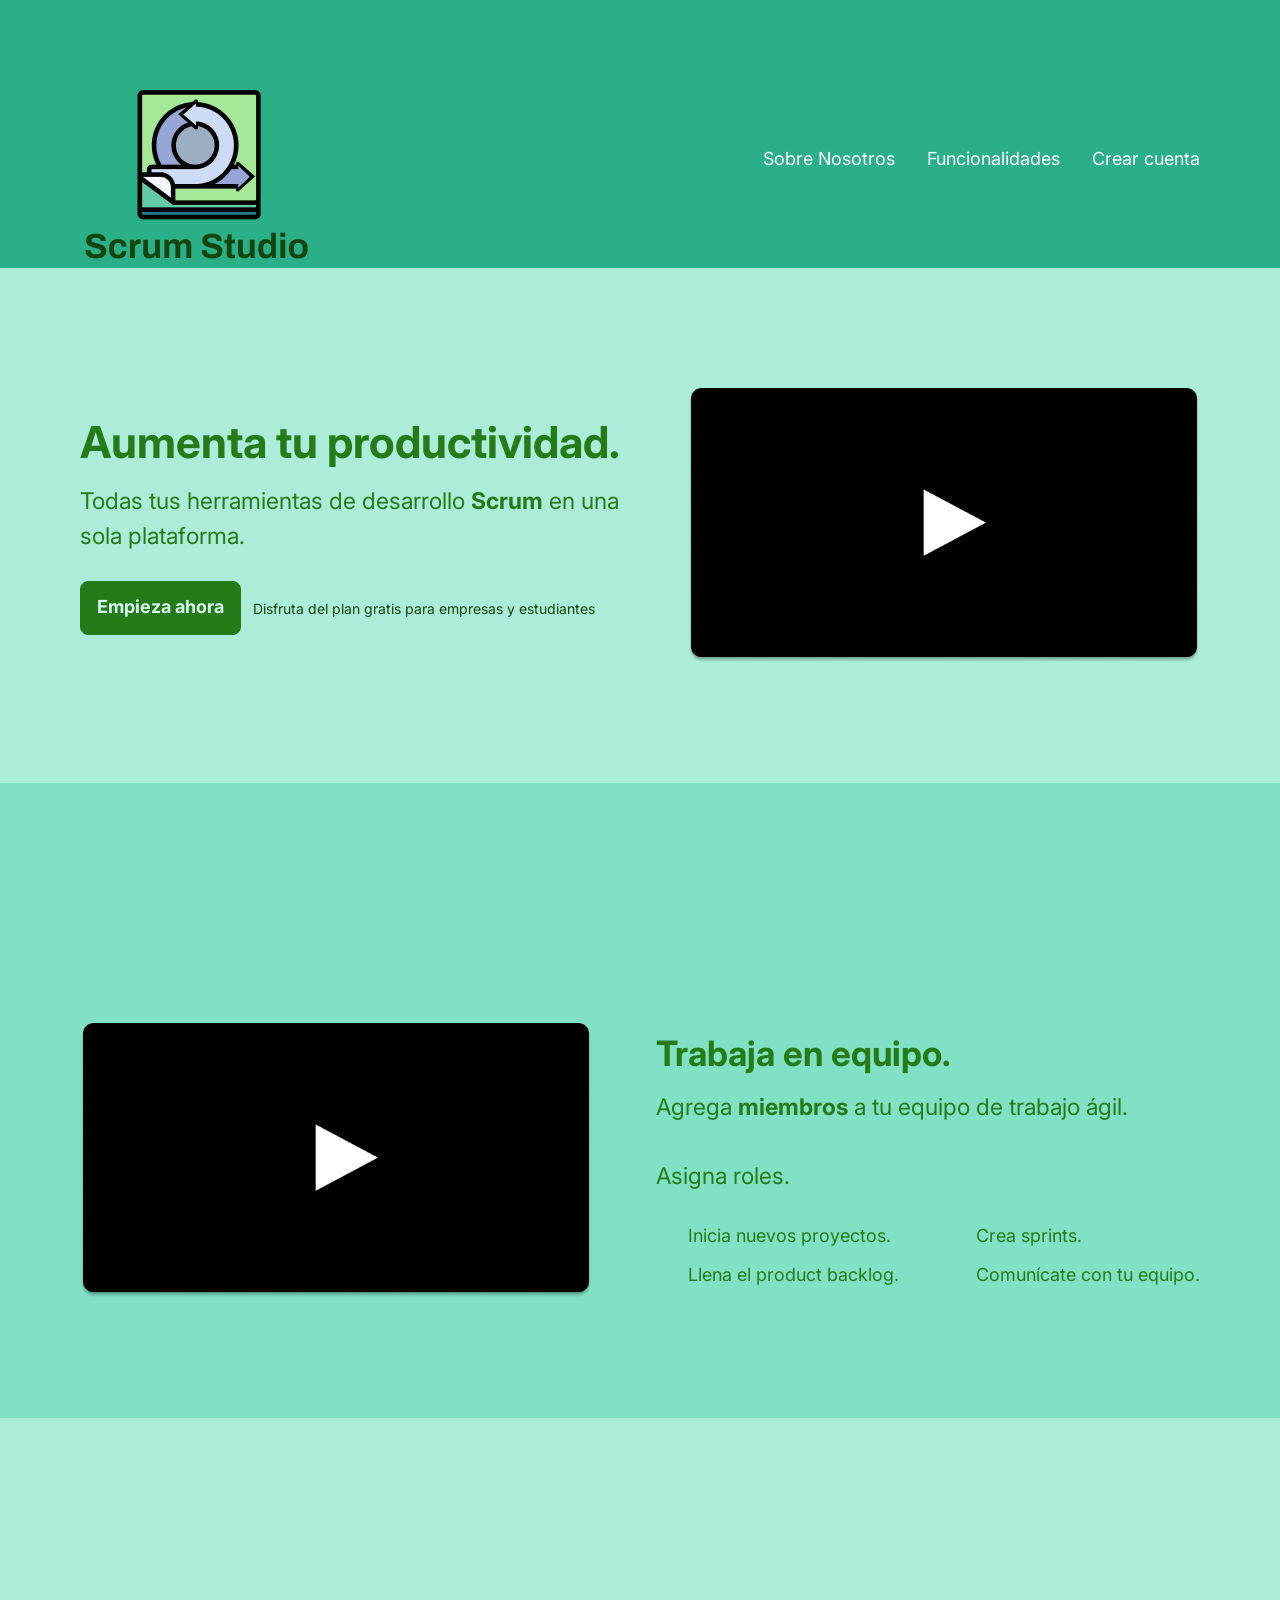
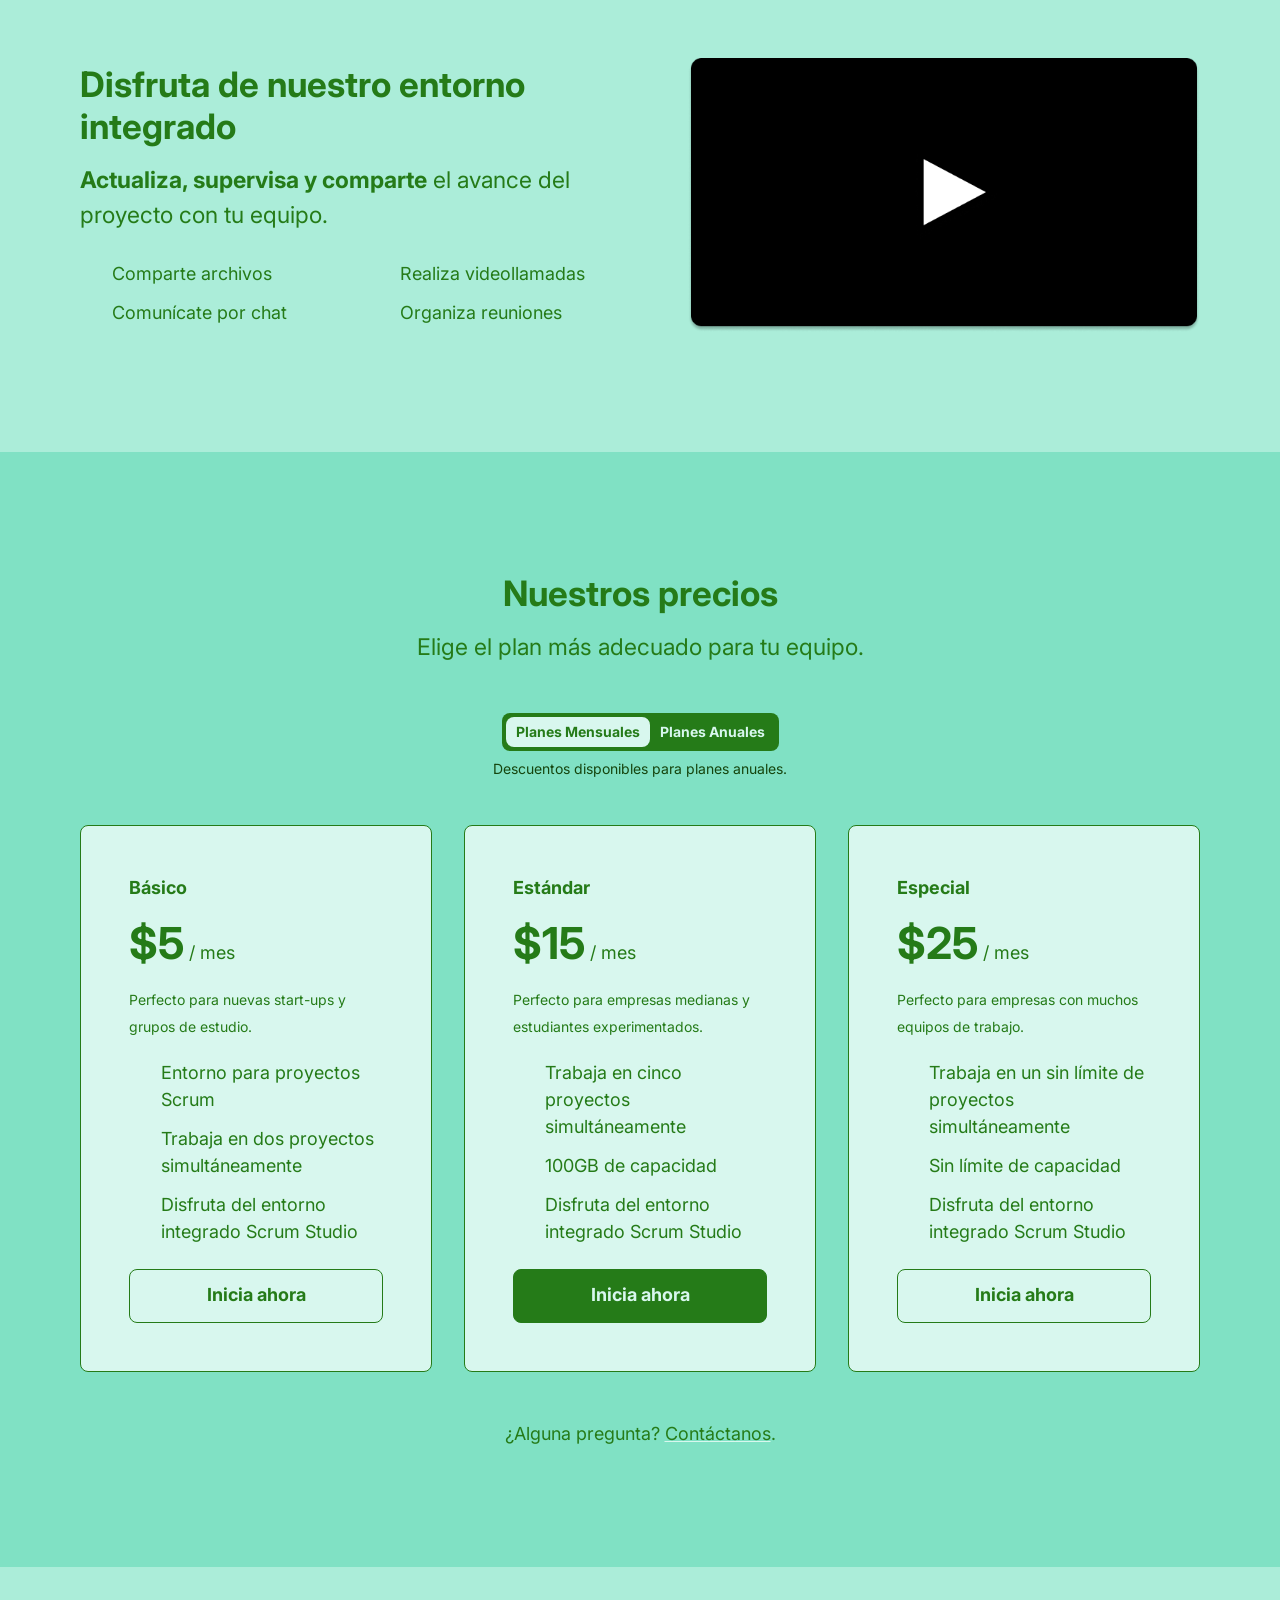
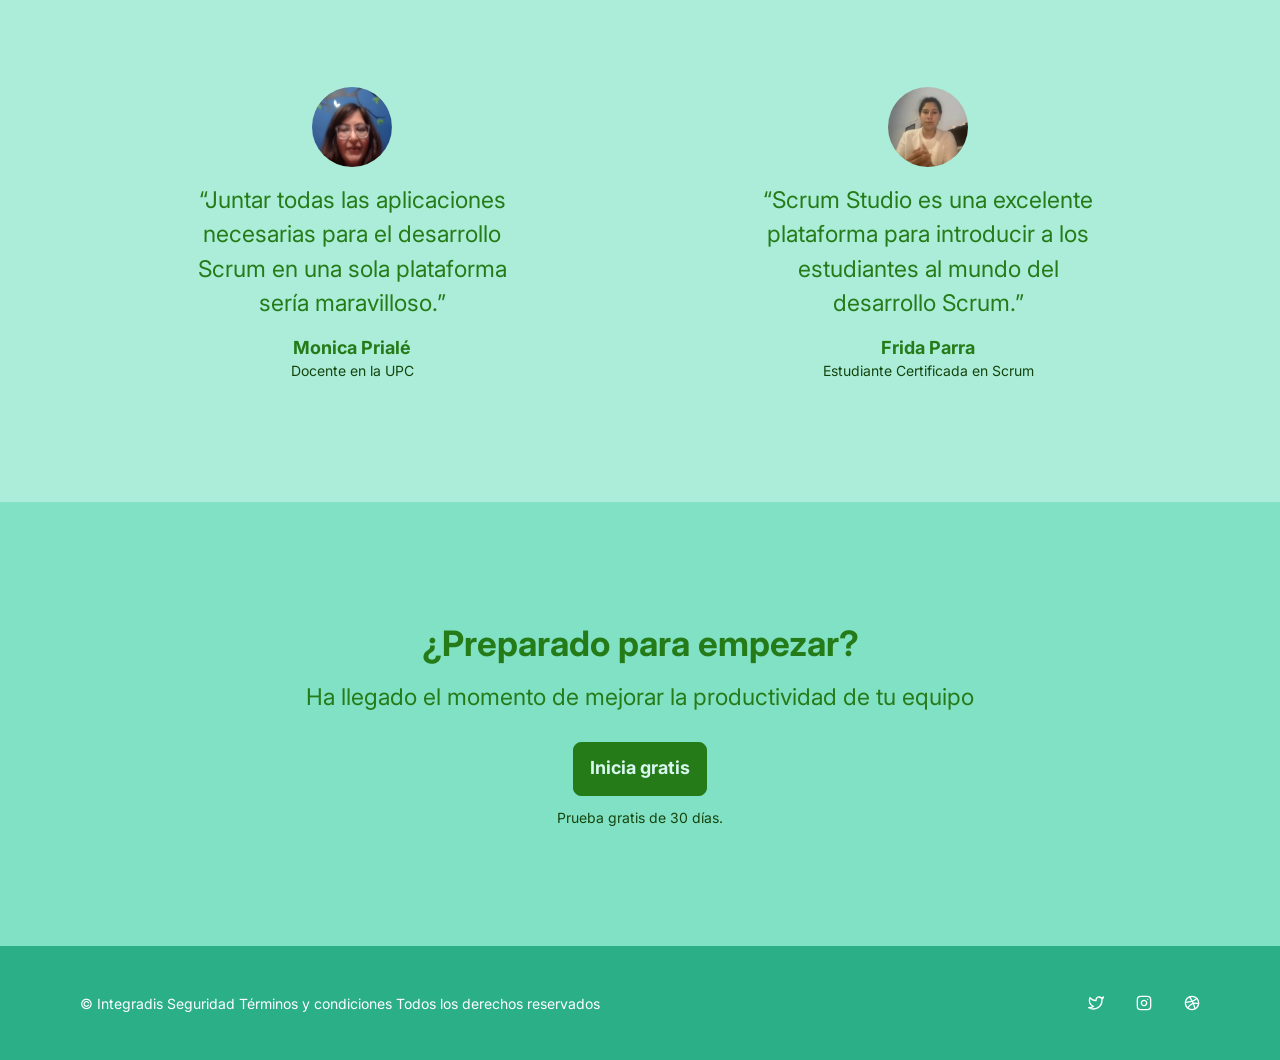
==== docs/index.html @ 1fd2d3d1 "Update index.html" ====
<!DOCTYPE html>
<html lang="es">
  <head>
    <meta charset="UTF-8">
    <meta name="viewport" content="width=device-width, initial-scale=1">

    <link rel="preconnect" href="https://res.cloudinary.com">
    <link rel="dns-prefetch" href="https://res.cloudinary.com">
    <link rel="preconnect" href="https://fonts.googleapis.com">
    <link rel="dns-prefetch" href="https://fonts.googleapis.com">
    <link rel="preconnect" href="https://fonts.gstatic.com">
    <link rel="dns-prefetch" href="https://fonts.gstatic.com">

    <link rel="me" href="#">
    <link rel="canonical" href="#">
    <link rel="icon" type="image/png" href="#" sizes="48x48">
    <link rel="stylesheet" href="https://fonts.googleapis.com/css2?family=Inter:wght@400;700&display=swap">
    <link rel="preload" as="style" href="style.css">
    <link rel="stylesheet" href="style.css">
    <title>Scrum Studio</title>
  </head>
 
   <body>
    <header role="banner" class="ui-section-header">
      <div class="ui-layout-container">
        <div class="ui-section-header__layout ui-layout-flex">
          <a href="#" role="link" aria-label="#" class="ui-section-header--logo">
            <img class="logo" src="img/logo.png"/>
          </a>
          <input type="checkbox" id="ui-section-header--menu-id">
          <label for="ui-section-header--menu-id" class="ui-section-header--menu-icon"></label>
          <nav role="navigation" class="ui-section-header--nav ui-layout-flex">
            <a href="#" role="link" aria-label="#" class="ui-section-header--nav-link">Sobre Nosotros</a>
            <a href="#" role="link" aria-label="#" class="ui-section-header--nav-link">Funcionalidades</a>
            <a href="#" role="link" aria-label="#" class="ui-section-header--nav-link">Crear cuenta</a>
          </nav>
        </div>
      </div>
    </header>
  
  <main role="main">
      <section class="ui-section-hero">
        <div class="ui-layout-container">
          <div class="ui-section-hero__layout ui-layout-grid ui-layout-grid-2">
            <div>
              <h1>Aumenta tu productividad.</h1>
              <p class="ui-text-intro">Todas tus herramientas de desarrollo <strong>Scrum</strong> en una sola plataforma.</p>
              <div class="ui-component-cta ui-layout-flex">
                <a href="#" role="link" aria-label="#" class="ui-component-button ui-component-button-normal ui-component-button-primary">Empieza ahora</a>
                <p class="ui-text-note"><small>Disfruta del plan gratis para empresas y estudiantes</small></p>
              </div>
            </div>
            <a href="#" role="link" aria-label="#">
              <img src="img/videoWireframe.png" loading="lazy" alt="#" class="ui-image-half-right">
            </a>
          </div>
        </div>
      </section>

      <section class="ui-section-feature color">
        <div class="ui-layout-container">
          <div class="ui-section-feature__layout ui-layout-grid ui-layout-grid-2">
            <img src="img/videoWireframe.png" alt="#" class="ui-image-half-left">
            <div>
              <h2>Trabaja en equipo.</h2>
              <p class="ui-text-intro">Agrega <strong>miembros</strong> a tu equipo de trabajo ágil.<br><br>Asigna roles.</p>
              <ul class="ui-component-list ui-component-list-feature ui-layout-grid">
                <li class="ui-component-list--item ui-component-list--item-check">Inicia nuevos proyectos.</li>
                <li class="ui-component-list--item ui-component-list--item-check">Crea sprints.</li>
                <li class="ui-component-list--item ui-component-list--item-check">Llena el product backlog.</li>
                <li class="ui-component-list--item ui-component-list--item-check">Comunícate con tu equipo.</li>
              </ul>
            </div>
          </div>
        </section>
          <section class="ui-section-feature">
          <div class="ui-layout-container">
          <div class="ui-section-feature__layout ui-layout-grid ui-layout-grid-2">
            <div>
              <h2>Disfruta de nuestro entorno integrado</h2>
              <p class="ui-text-intro"><strong>Actualiza, supervisa y comparte</strong> el avance del proyecto con tu equipo.</p>
              <ul class="ui-component-list ui-component-list-feature ui-layout-grid">
                <li class="ui-component-list--item ui-component-list--item-check">Comparte archivos</li>
                <li class="ui-component-list--item ui-component-list--item-check">Realiza videollamadas</li>
                <li class="ui-component-list--item ui-component-list--item-check">Comunícate por chat</li>
                <li class="ui-component-list--item ui-component-list--item-check">Organiza reuniones</li>
              </ul>
            </div>
            <img src="img/videoWireframe.png" alt="#" class="ui-image-half-right">
          </div>
        </div>
      </div>
      </section>
  
  <section class="ui-section-pricing">
        <div class="ui-layout-container">
          <h2>Nuestros precios</h2>
          <p class="ui-text-intro">Elige el plan más adecuado para tu equipo.</p>
          <input type="radio" name="toggle" id="ui-component-toggle__monthly" checked>
          <input type="radio" name="toggle" id="ui-component-toggle__yearly">
          <div class="ui-component-toggle ui-layout-flex">
            <label for="ui-component-toggle__monthly" class="ui-component-toggle--label">Planes Mensuales</label>
            <label for="ui-component-toggle__yearly" class="ui-component-toggle--label">Planes Anuales</label>
          </div>
          <p class="ui-text-note"><small>Descuentos disponibles para planes anuales.</small></p>
          <div class="ui-section-pricing__layout ui-layout-grid ui-layout-grid-3">
            <div class="ui-component-card ui-component-card--pricing">
              <span><strong>Básico</strong></span>
              <div class="ui-component-card--pricing-price">
                <span class="ui-component-card--pricing-amount ui-component-card--pricing-amount-1"></span>
                <span>/</span>
                <span>mes</span>
              </div>
              <span><small>Perfecto para nuevas start-ups y grupos de estudio.</small></span>
              <ul class="ui-component-list ui-component-list--pricing ui-layout-grid">
                <li class="ui-component-list--item ui-component-list--item-check">Entorno para proyectos Scrum</li>
                <li class="ui-component-list--item ui-component-list--item-check">Trabaja en dos proyectos simultáneamente</li>
                <li class="ui-component-list--item ui-component-list--item-cross">Disfruta del entorno integrado Scrum Studio</li>
              </ul>
              <a href="#" class="ui-component-button ui-component-button-big ui-component-button-secondary" role="link" aria-label="#">Inicia ahora</a>
            </div>
            <div class="ui-component-card ui-component-card--pricing">
              <span><strong>Estándar</strong></span>
              <div class="ui-component-card--pricing-price">
                <span class="ui-component-card--pricing-amount ui-component-card--pricing-amount-2"></span>
                <span>/</span>
                <span>mes</span>
              </div>
              <span><small>Perfecto para empresas medianas y estudiantes experimentados.</small></span>
              <ul class="ui-component-list ui-component-list--pricing ui-layout-grid">
                <li class="ui-component-list--item ui-component-list--item-check">Trabaja en cinco proyectos simultáneamente</li>
                <li class="ui-component-list--item ui-component-list--item-check">100GB de capacidad</li>
                <li class="ui-component-list--item ui-component-list--item-check">Disfruta del entorno integrado Scrum Studio</li>
              </ul>
              <a href="#" class="ui-component-button ui-component-button-big ui-component-button-primary" role="link" aria-label="#">Inicia ahora</a>
            </div>
            <div class="ui-component-card ui-component-card--pricing">
              <span><strong>Especial</strong></span>
              <div class="ui-component-card--pricing-price">
                <span class="ui-component-card--pricing-amount ui-component-card--pricing-amount-3"></span>
                <span>/</span>
                <span>mes</span>
              </div>
              <span><small>Perfecto para empresas con muchos equipos de trabajo.</small></span>
              <ul class="ui-component-list ui-component-list--pricing ui-layout-grid">
                <li class="ui-component-list--item ui-component-list--item-check">Trabaja en un sin límite de proyectos simultáneamente</li>
                <li class="ui-component-list--item ui-component-list--item-check">Sin límite de capacidad</li>
                <li class="ui-component-list--item ui-component-list--item-check">Disfruta del entorno integrado Scrum Studio</li>
              </ul>
              <a href="#" class="ui-component-button ui-component-button-big ui-component-button-secondary" role="link" aria-label="#">Inicia ahora</a>
            </div>
          </div>
          <p>¿Alguna pregunta? <a href="#" role="link" aria-label="#">Contáctanos</a>.</p>
        </div>
      </section>

     <section class="ui-section-testimonial">
        <div class="ui-layout-container">
          <div class="ui-section-testimonial__layout ui-layout-grid ui-layout-grid-2">
            <div class="ui-layout-column-4">
              <img src="img/Priale.png" alt="#" class="ui-section-testimonial--avatar">
              <p class="ui-section-testimonial--quote ui-text-intro">&ldquo;Juntar todas las aplicaciones necesarias para el desarrollo Scrum en una sola plataforma sería maravilloso.&rdquo;</p>
              <p class="ui-section-testimonial--author"><strong>Monica Prialé</strong><br><small class="ui-text-note">Docente en la UPC</small></p>
            </div>
            <div class="ui-layout-column-4">
              <img src="img/Frida.png" alt="#" class="ui-section-testimonial--avatar">
              <p class="ui-section-testimonial--quote ui-text-intro">&ldquo;Scrum Studio es una excelente plataforma para introducir a los estudiantes al mundo del desarrollo Scrum.&rdquo;</p>
              <p class="ui-section-testimonial--author"><strong>Frida Parra</strong><br><small class="ui-text-note">Estudiante Certificada en Scrum</small></p>
            </div>
          </div>
        </div>
      </section>

      <section class="ui-section-close">
        <div class="ui-layout-container">
          <div class="ui-layout-column-6 ui-layout-column-center">
            <h2>¿Preparado para empezar?</h2>
            <p class="ui-text-intro">Ha llegado el momento de mejorar la productividad de tu equipo</p>
            <div class="ui-component-cta ui-layout-flex">
              <a href="#" role="link" aria-label="#" class="ui-component-button ui-component-button-normal ui-component-button-primary">Inicia gratis</a>
              <p class="ui-text-note"><small>Prueba gratis de 30 días. </small></p>
            </div>
          </div>
        </div>
      </section>
    </main>
  
   <footer role="contentinfo" class="ui-section-footer">
      <div class="ui-layout-container">
        <div class="ui-section-footer__layout ui-layout-flex">
          <p class="ui-section-footer--copyright ui-text-note"><small>&copy; Integradis       Seguridad       Términos y condiciones       Todos los derechos reservados</small></p>
          
          
          <a href="#" role="link" aria-label="#">
            <svg viewBox="0 0 24 24" height="16" width="16" fill="none" stroke="#fff" stroke-linecap="round" stroke-linejoin="round" stroke-width="2" role="img" aria-label="#">
              <path d="M23 3a10.9 10.9 0 01-3.14 1.53 4.48 4.48 0 00-7.86 3v1A10.66 10.66 0 013 4s-4 9 5 13a11.64 11.64 0 01-7 2c9 5 20 0 20-11.5a4.5 4.5 0 00-.08-.83A7.72 7.72 0 0023 3z"/>
            </svg>
          </a>
          <a href="#" role="link" aria-label="#">
            <svg viewBox="0 0 24 24" height="16" width="16" fill="none" stroke="#fff" stroke-linecap="round" stroke-linejoin="round" stroke-width="2" role="img" aria-label="#">
              <rect width="20" height="20" x="2" y="2" rx="5" ry="5"/>
              <path d="M16 11.37A4 4 0 1112.63 8 4 4 0 0116 11.37zM17.5 6.5h.01"/>
            </svg>
          </a>
          <a href="#" role="link" aria-label="#">
            <svg viewBox="0 0 24 24" height="16" width="16" fill="none" stroke="#fff" stroke-linecap="round" stroke-linejoin="round" stroke-width="2" role="img" aria-label="#">
              <circle cx="12" cy="12" r="10"/>
              <path d="M8.56 2.75c4.37 6.03 6.02 9.42 8.03 17.72m2.54-15.38c-3.72 4.35-8.94 5.66-16.88 5.85m19.5 1.9c-3.5-.93-6.63-.82-8.94 0-2.58.92-5.01 2.86-7.44 6.32"/>
            </svg>
          </a>
        </div>
      </div>
    </footer>
  </body>
</html>
---- docs/style.css ----
:root {
  --ui-color-marca: #257B18;

  --ui-color-n-000: #D8F7EE;
  --ui-color-n-050: #80E1C4;
  --ui-color-n-100: #257B18;
  --ui-color-n-300: #D8F7EE;
  --ui-color-n-500: #257B18;
  --ui-color-n-700: #fff;
  --ui-color-n-900: #257B18;
  
  --ui-color-background-primario  : var(--ui-color-n-000);
  --ui-color-background-secondario: var(--ui-color-n-050);
  --ui-color-background-terciario : var(--ui-color-n-100);

  --ui-color-borde: var(--ui-color-n-100);

  --ui-color-typography-heading: var(--ui-color-n-500);
  --ui-color-typography-body   : var(--ui-color-n-900);
  --ui-color-typography-note   : var(--ui-color-n-300);
  --ui-color-tipografia-boton : var(--ui-color-n-000);

  --ui-typography-typeface: "Inter", sans-serif;

  --ui-typography-h1: 1.9375rem;
  --ui-typography-h2: 1.5625rem;
  --ui-typography-h3: 1.25rem;
  --ui-typography-p : 1rem;
  --ui-typography-s : .8125rem;

  --ui-typography-h1-leading: 1.2;
  --ui-typography-h2-leading: 1.2;
  --ui-typography-p-leading : 1.5;

  --ui-typography-margin-heading: .75rem;
  --ui-typography-margin-body   : 1.125rem;
  
  --ui-layout-container: 1.25rem;
  --ui-layout-grid     : 3.625rem;
  --ui-layout-gutter   : 1rem;
  
  --ui-gap-header     : 1rem;
  --ui-gap-cta        : .75rem;
  --ui-gap-hero       : 2rem;
  --ui-gap-customer   : 2rem;
  --ui-gap-feature    : 2rem;
  --ui-gap-card       : 1.25rem;
  --ui-gap-pricing    : 2rem;
  --ui-gap-testimonial: 3rem;
  
  --ui-radius-avatar: 5rem;
  --ui-radius-button: 0.5rem;
  --ui-radius-card  : .5rem;

}

html { 
  box-sizing: border-box; 
}

*,
*:before,
*:after { 
  box-sizing: inherit; 
}

body {
  background: #abedd9;;
  color: var(--ui-color-typography-body);
  font-family: var(--ui-typography-typeface);
  font-feature-settings: "liga", "kern";
  font-size: var(--ui-typography-p);
  font-weight: 400;
  line-height: var(--ui-typography-p-leading);
  margin: 0 auto;
  text-rendering: optimizeLegibility;
  -webkit-font-smoothing: antialiased;
}

a {
  color: var(--ui-color-marca);
  text-decoration-color: var(--ui-color-typography-note);
}

h1, h2, p, ul { 
  margin-top: 0; 
}

h1, h2 {
  color: var(--ui-color-typography-heading);
  margin-bottom: var(--ui-typography-margin-heading);
}

h1 {
  font-size: var(--ui-typography-h1);
  line-height: var(--ui-typography-h1-leading);
}

h2 {
  font-size: var(--ui-typography-h2);
  line-height: var(--ui-typography-h2-leading);
}

p, ul { 
  margin-bottom: var(--ui-typography-margin-body); 
}

p:last-child, ul:last-child { 
  margin-bottom: 0; 
}

ul { 
  padding-left: 0; 
}

strong { 
  font-weight: 700; 
}

small { 
  font-size: var(--ui-typography-s); 
}

.ui-text-note {
  color: #15450e;
  line-height: 1;
}

img, svg {
  display: block;
  height: auto;
  margin: 0 auto;
  max-width: 100%;
}

.ui-layout-container {
  padding-left: var(--ui-layout-container);
  padding-right: var(--ui-layout-container);
}

.ui-layout-flex, .ui-layout-grid {
  align-items: center;
  justify-content: center;
}

.ui-layout-flex { 
  display: flex; 
}

.ui-layout-grid { 
  display: grid; 
}

.ui-component-cta {
  flex-direction: column;
  row-gap: var(--ui-gap-cta);
}

.ui-component-button {
  border: .0625rem solid var(--ui-color-marca);
  border-radius: var(--ui-radius-button);
  display: block;
  font-weight: 700;
  line-height: 1;
  text-align: center;
  text-decoration: none;
}

.ui-component-button-primary {
  background-color: var(--ui-color-marca);
  color: var(--ui-color-tipografia-boton);
}

.ui-component-button-secondary {
  background-color: var(--ui-color-background-primario);
  color: var(--ui-color-marca);
}

.ui-component-button-big, .ui-component-button-normal { 
  padding: .75rem 1rem .875rem; 
}

.ui-component-button-big { 
  width: 100%; 
}

.ui-component-button-normal { 
  width: fit-content; 
}

input[name="toggle"] { 
  display: none; 
}

.ui-component-toggle {
  background-color: var(--ui-color-background-terciario);
  border-radius: var(--ui-radius-button);
  color: var(--ui-color-typography-note);
  font-size: var(--ui-typography-s);
  font-weight: 700;
  line-height: 1;
  margin: var(--ui-gap-pricing) auto .5rem;
  padding: .25rem;
  width: max-content;
}

.ui-component-toggle--label {
  border-radius: var(--ui-radius-button);
  cursor: pointer;
  padding: .5rem .625rem;
}

#ui-component-toggle__monthly:checked ~
div label[for=ui-component-toggle__monthly],
#ui-component-toggle__yearly:checked ~
div label[for=ui-component-toggle__yearly] {
  background: var(--ui-color-background-primario);
  color: var(--ui-color-typography-body);
}

.ui-component-card {
  border: .0625rem solid var(--ui-color-borde);
  border-radius: var(--ui-radius-card);
  overflow: hidden;
  width: 100%;
}

.ui-component-list {
  grid-template-columns: 1fr;
  row-gap: .75rem;
}

.ui-component-list--item {
  background-position: left center;
  background-repeat: no-repeat;
  background-size: 1.125rem;
  list-style: none;
  padding-left: 1.875rem;
}

.ui-component-list--item-check {
  background-image: url(https://res.cloudinary.com/uisual/image/upload/assets/icons/check.svg);
}

.ui-component-list--item-cross {
  background-image: url(https://res.cloudinary.com/uisual/image/upload/assets/icons/cross.svg);
}

.ui-section-header {
  background-color: #2aaf87;
  padding-bottom: 1.25rem;
  padding-top: 1.25rem;
}

.ui-section-header__layout { 
  justify-content: space-between; 
}

.ui-section-header--logo { 
  z-index: 1; 
}

#ui-section-header--menu-id { 
  display: none; 
}

.ui-section-header--menu-icon {
  cursor: pointer;
  display: block;
  height: 1.125rem;
  padding-bottom: .25rem;
  padding-top: .25rem;
  position: relative;
  width: 1.125rem;
  z-index: 1;
}

.ui-section-header--menu-icon::before, .ui-section-header--menu-icon::after {
  background: var(--ui-color-marca);
  content: "";
  height: .125rem;
  left: 0;
  position: absolute;
  transition: all 250ms cubic-bezier(.785, .135, .15, .86);
  width: 1.125rem;
}

.ui-section-header--menu-icon::before { top: .3125rem; }

.ui-section-header--menu-icon::after { top: .6875rem; }

#ui-section-header--menu-id:checked ~
.ui-section-header--menu-icon::before {
  transform: translateY(3px) rotate(135deg);
}

#ui-section-header--menu-id:checked ~
.ui-section-header--menu-icon::after {
  transform: translateY(-3px) rotate(45deg);
}

.ui-section-header--nav {
  background-color: var(--ui-color-background-primario); 
  box-shadow: 0 .5rem 1rem rgba(0,0,0,.05);
  flex-direction: column;
  gap: var(--ui-gap-header);
  left: 0;
  opacity: 0;
  padding: 7.375rem var(--ui-layout-container) 5rem;
  position: absolute;
  right: 0;
  top: -1rem;
  transition: all 250ms cubic-bezier(.785, .135, .15, .86);
  visibility: hidden;
}

#ui-section-header--menu-id:checked ~
.ui-section-header--nav {
  opacity: 1;
  top: 0;
  visibility: visible;
}

.ui-section-header--nav-link {
  font-size: var(--ui-typography-h3);
  padding: .5rem;
  text-decoration: none;
}

.ui-section-hero {
  padding-bottom: 5rem;
  padding-top: 5rem;
  text-align: center;
}

.ui-section-hero__layout { row-gap: var(--ui-gap-hero); }

.ui-section-customer__layout {
  flex-direction: column;
  row-gap: var(--ui-gap-customer);
}

.ui-section-customer--logo {
  height: 1.5rem;
  width: auto;
}

.ui-section-customer--logo-str { height: 1.75rem; }
  
.ui-section-customer--logo-bhn { height: 1.375rem; }

.ui-section-feature {
  padding-bottom: 5rem;
  padding-top: 5rem;
}

.ui-section-feature__layout { row-gap: var(--ui-gap-feature); }

.ui-section-feature__layout:first-of-type div {
  grid-row-start: 1;
}

.ui-section-feature__layout:last-of-type { margin-top: 5rem; }

.ui-section-pricing {
  background-color: var(--ui-color-background-secondario);
  padding-bottom: 5rem;
  padding-top: 5rem;
  text-align: center;
}

.ui-section-pricing__layout {
  justify-content: initial;
  margin-bottom: var(--ui-gap-pricing);
  margin-top: var(--ui-gap-pricing);
  row-gap: var(--ui-gap-card);
}

.ui-component-card--pricing {
  background-color: var(--ui-color-background-primario);
  padding: 1.5rem 1.5rem 1.75rem;
  text-align: left;
}

.ui-component-card--pricing-price {
  line-height: 1;
  margin-bottom: 1.25rem;
  margin-top: 1.25rem;
}

.ui-component-card--pricing-amount {
  font-size: var(--ui-typography-h1);
  font-weight: 700;
}

.ui-component-card--pricing-amount-1::before { content: "$5"; }

#ui-component-toggle__yearly:checked ~ div
.ui-component-card--pricing-amount-1::before { content: "$3"; }

.ui-component-card--pricing-amount-2::before { content: "$15"; }

#ui-component-toggle__yearly:checked ~ div
.ui-component-card--pricing-amount-2::before { content: "$13"; }

.ui-component-card--pricing-amount-3::before { content: "$25"; }

#ui-component-toggle__yearly:checked ~ div
.ui-component-card--pricing-amount-3::before { content: "$23"; }

.ui-component-list--pricing {
  margin-bottom: 1.5rem;
  margin-top: 1.25rem;
}

.ui-section-testimonial {
  padding-bottom: 5rem;
  padding-top: 5rem;
  text-align: center;
}

.ui-section-testimonial__layout {
  row-gap: var(--ui-gap-testimonial);
}

.ui-section-testimonial--avatar {
  border-radius: var(--ui-radius-avatar);
  height: 5rem;
  width: 5rem;
}

.ui-section-testimonial--quote {
  margin-bottom: 1rem;
  margin-top: 1rem;
}

.ui-section-testimonial--author { line-height: 1.25; }

.ui-section-close {
  background-color: var(--ui-color-background-secondario);
  padding-bottom: 5rem;
  padding-top: 5rem;
  text-align: center;
}

.ui-section-footer {
  background-color: #2aaf87;
  padding-bottom: 1.25rem;
  padding-top: 1.25rem;
}

.ui-section-footer__layout {
  column-gap: var(--ui-layout-gutter);
}

.ui-section-footer--copyright {
  color:#FFF;
  margin-bottom: 0;
  margin-right: auto;
}

@media screen and (min-width: 48rem) {

  :root {

    --ui-typography-h1: 2.1875rem;
    --ui-typography-h2: 1.75rem;
    --ui-typography-p : 1.125rem;
    --ui-typography-s : .875rem;

    --ui-typography-margin-body: 1.25rem;

    --ui-layout-container: 4.25rem;
    --ui-layout-gutter   : 1.5rem;

    --ui-gap-header: 1.5rem;
    --ui-gap-card  : 1.5rem;

  }

  .ui-image-half-left {
    padding-right: var(--ui-layout-gutter);
  }

  .ui-image-half-right {
    padding-left: var(--ui-layout-gutter);
  }

  .ui-layout-container,
  .ui-layout-column-center {
    margin-left: auto;
    margin-right: auto;
  }

  .ui-layout-grid-2,
  .ui-layout-grid-3 {
    column-gap: var(--ui-layout-gutter);
    grid-template-columns: repeat(2, 1fr);
    justify-items: center;
  }

  .ui-layout-grid-3 div:nth-of-type(3) {
    left: calc(50% + (var(--ui-layout-gutter) / 2));
    position: relative;
  }

  .ui-layout-column-4 {
    width: calc((var(--ui-layout-grid) * 4) +
           (var(--ui-layout-gutter) * 3));
  }

  .ui-component-list--item {
    background-size: 1.25rem;
    padding-left: 2rem;
  }

  .ui-section-header {
    padding-bottom: 0;
    padding-top: 2rem;
  }

  .ui-section-header--menu-icon { display: none; }

  .ui-section-header--nav {
    background-color: transparent;
    box-shadow: none;
    flex-direction: row;
    opacity: 1;
    padding: 0;
    position: static;
    visibility: visible;
  }
  
  .ui-section-header--nav-link {
    color: #fff;
    font-size: var(--ui-typography-p);
    padding: 0;
  }

  .color {
    background-color: #80E1C4;
  }

  .ui-section-hero { text-align: left; }

  .ui-section-hero .ui-component-cta { align-items: start; }

  .ui-section-customer__layout {
    column-gap: var(--ui-gap-customer);
    flex-direction: row;
  }
  
  .ui-section-customer--logo {
    margin-left: 0;
    margin-right: 0;
  }

  .ui-section-feature__layout:first-of-type div {
    grid-row-start: initial;
  }

  .ui-component-card--pricing { padding: 2rem 2rem 2.25rem; }

  .ui-section-footer {
    padding-bottom: 2rem;
    padding-top: 2rem;
  }
}

@media screen and (max-width: 48rem) {

.logo{
  width: 110px;
}
}

@media screen and (min-width: 64rem) {

  :root {

    --ui-layout-container: 0;
  
  }
  
  .ui-layout-container { width: 60rem; }

  .ui-layout-grid-3 { grid-template-columns: repeat(3, 1fr); }

  .ui-layout-grid-3 div:nth-of-type(3) { position: static; }

  .ui-section-hero .ui-component-cta {
    align-items: center;
    column-gap: var(--ui-gap-cta);
    flex-direction: row;
    justify-content: start;
  }
}

@media screen and (min-width: 75rem) {

  :root {

    --ui-typography-h1: 2.75rem;
    --ui-typography-h2: 2.1875rem;
    --ui-typography-h4: 1.4375rem;

    --ui-typography-margin-heading: 1rem;
    --ui-typography-margin-body   : 1.75rem;

    --ui-layout-grid  : 4rem;
    --ui-layout-gutter: 2rem;

    --ui-gap-header  : 2rem;
    --ui-gap-customer: 4rem;
    --ui-gap-card    : 2rem;
    --ui-gap-pricing : 3rem;
    
  }

  .ui-text-intro { font-size: var(--ui-typography-h4); }
  
  .ui-layout-container { width: 70rem; }

  .ui-component-button-big,
  .ui-component-button-normal {
    padding-bottom: 1.125rem;
    padding-top: 1rem;
  }

  .ui-section-header { padding-top: 3rem; }

  .ui-section-hero {
    padding-bottom: 7.5rem;
    padding-top: 7.5rem;
  }

  .ui-section-customer--logo { height: 2rem; }
  
  .ui-section-customer--logo-str { height: 2.25rem; }
  
  .ui-section-customer--logo-bhn { height: 1.75rem; }

  .ui-section-feature {
    padding-bottom: 7.5rem;
    padding-top: 7.5rem;
  }

  .ui-section-feature__layout:last-of-type {
    margin-top: 7.5rem;
  }

  .ui-component-list-feature {
    column-gap: var(--ui-layout-gutter);
    grid-template-columns: repeat(2, 1fr);
  }

  .ui-section-pricing {
    padding-bottom: 7.5rem;
    padding-top: 7.5rem;
  }

  .ui-component-card--pricing { padding: 3rem; }

  .ui-section-testimonial {
    padding-bottom: 7.5rem;
    padding-top: 7.5rem;
  }

  .ui-section-close {
    padding-bottom: 7.5rem;
    padding-top: 7.5rem;
  }
  

  .ui-section-footer {
    padding-bottom: 3rem;
    padding-top: 3rem;
  }
}
---- docs/style.css ----
:root {
  --ui-color-marca: #257B18;

  --ui-color-n-000: #D8F7EE;
  --ui-color-n-050: #80E1C4;
  --ui-color-n-100: #257B18;
  --ui-color-n-300: #D8F7EE;
  --ui-color-n-500: #257B18;
  --ui-color-n-700: #fff;
  --ui-color-n-900: #257B18;
  
  --ui-color-background-primario  : var(--ui-color-n-000);
  --ui-color-background-secondario: var(--ui-color-n-050);
  --ui-color-background-terciario : var(--ui-color-n-100);

  --ui-color-borde: var(--ui-color-n-100);

  --ui-color-typography-heading: var(--ui-color-n-500);
  --ui-color-typography-body   : var(--ui-color-n-900);
  --ui-color-typography-note   : var(--ui-color-n-300);
  --ui-color-tipografia-boton : var(--ui-color-n-000);

  --ui-typography-typeface: "Inter", sans-serif;

  --ui-typography-h1: 1.9375rem;
  --ui-typography-h2: 1.5625rem;
  --ui-typography-h3: 1.25rem;
  --ui-typography-p : 1rem;
  --ui-typography-s : .8125rem;

  --ui-typography-h1-leading: 1.2;
  --ui-typography-h2-leading: 1.2;
  --ui-typography-p-leading : 1.5;

  --ui-typography-margin-heading: .75rem;
  --ui-typography-margin-body   : 1.125rem;
  
  --ui-layout-container: 1.25rem;
  --ui-layout-grid     : 3.625rem;
  --ui-layout-gutter   : 1rem;
  
  --ui-gap-header     : 1rem;
  --ui-gap-cta        : .75rem;
  --ui-gap-hero       : 2rem;
  --ui-gap-customer   : 2rem;
  --ui-gap-feature    : 2rem;
  --ui-gap-card       : 1.25rem;
  --ui-gap-pricing    : 2rem;
  --ui-gap-testimonial: 3rem;
  
  --ui-radius-avatar: 5rem;
  --ui-radius-button: 0.5rem;
  --ui-radius-card  : .5rem;

}

html { 
  box-sizing: border-box; 
}

*,
*:before,
*:after { 
  box-sizing: inherit; 
}

body {
  background: #abedd9;;
  color: var(--ui-color-typography-body);
  font-family: var(--ui-typography-typeface);
  font-feature-settings: "liga", "kern";
  font-size: var(--ui-typography-p);
  font-weight: 400;
  line-height: var(--ui-typography-p-leading);
  margin: 0 auto;
  text-rendering: optimizeLegibility;
  -webkit-font-smoothing: antialiased;
}

a {
  color: var(--ui-color-marca);
  text-decoration-color: var(--ui-color-typography-note);
}

h1, h2, p, ul { 
  margin-top: 0; 
}

h1, h2 {
  color: var(--ui-color-typography-heading);
  margin-bottom: var(--ui-typography-margin-heading);
}

h1 {
  font-size: var(--ui-typography-h1);
  line-height: var(--ui-typography-h1-leading);
}

h2 {
  font-size: var(--ui-typography-h2);
  line-height: var(--ui-typography-h2-leading);
}

p, ul { 
  margin-bottom: var(--ui-typography-margin-body); 
}

p:last-child, ul:last-child { 
  margin-bottom: 0; 
}

ul { 
  padding-left: 0; 
}

strong { 
  font-weight: 700; 
}

small { 
  font-size: var(--ui-typography-s); 
}

.ui-text-note {
  color: #15450e;
  line-height: 1;
}

img, svg {
  display: block;
  height: auto;
  margin: 0 auto;
  max-width: 100%;
}

.ui-layout-container {
  padding-left: var(--ui-layout-container);
  padding-right: var(--ui-layout-container);
}

.ui-layout-flex, .ui-layout-grid {
  align-items: center;
  justify-content: center;
}

.ui-layout-flex { 
  display: flex; 
}

.ui-layout-grid { 
  display: grid; 
}

.ui-component-cta {
  flex-direction: column;
  row-gap: var(--ui-gap-cta);
}

.ui-component-button {
  border: .0625rem solid var(--ui-color-marca);
  border-radius: var(--ui-radius-button);
  display: block;
  font-weight: 700;
  line-height: 1;
  text-align: center;
  text-decoration: none;
}

.ui-component-button-primary {
  background-color: var(--ui-color-marca);
  color: var(--ui-color-tipografia-boton);
}

.ui-component-button-secondary {
  background-color: var(--ui-color-background-primario);
  color: var(--ui-color-marca);
}

.ui-component-button-big, .ui-component-button-normal { 
  padding: .75rem 1rem .875rem; 
}

.ui-component-button-big { 
  width: 100%; 
}

.ui-component-button-normal { 
  width: fit-content; 
}

input[name="toggle"] { 
  display: none; 
}

.ui-component-toggle {
  background-color: var(--ui-color-background-terciario);
  border-radius: var(--ui-radius-button);
  color: var(--ui-color-typography-note);
  font-size: var(--ui-typography-s);
  font-weight: 700;
  line-height: 1;
  margin: var(--ui-gap-pricing) auto .5rem;
  padding: .25rem;
  width: max-content;
}

.ui-component-toggle--label {
  border-radius: var(--ui-radius-button);
  cursor: pointer;
  padding: .5rem .625rem;
}

#ui-component-toggle__monthly:checked ~
div label[for=ui-component-toggle__monthly],
#ui-component-toggle__yearly:checked ~
div label[for=ui-component-toggle__yearly] {
  background: var(--ui-color-background-primario);
  color: var(--ui-color-typography-body);
}

.ui-component-card {
  border: .0625rem solid var(--ui-color-borde);
  border-radius: var(--ui-radius-card);
  overflow: hidden;
  width: 100%;
}

.ui-component-list {
  grid-template-columns: 1fr;
  row-gap: .75rem;
}

.ui-component-list--item {
  background-position: left center;
  background-repeat: no-repeat;
  background-size: 1.125rem;
  list-style: none;
  padding-left: 1.875rem;
}

.ui-component-list--item-check {
  background-image: url(https://res.cloudinary.com/uisual/image/upload/assets/icons/check.svg);
}

.ui-component-list--item-cross {
  background-image: url(https://res.cloudinary.com/uisual/image/upload/assets/icons/cross.svg);
}

.ui-section-header {
  background-color: #2aaf87;
  padding-bottom: 1.25rem;
  padding-top: 1.25rem;
}

.ui-section-header__layout { 
  justify-content: space-between; 
}

.ui-section-header--logo { 
  z-index: 1; 
}

#ui-section-header--menu-id { 
  display: none; 
}

.ui-section-header--menu-icon {
  cursor: pointer;
  display: block;
  height: 1.125rem;
  padding-bottom: .25rem;
  padding-top: .25rem;
  position: relative;
  width: 1.125rem;
  z-index: 1;
}

.ui-section-header--menu-icon::before, .ui-section-header--menu-icon::after {
  background: var(--ui-color-marca);
  content: "";
  height: .125rem;
  left: 0;
  position: absolute;
  transition: all 250ms cubic-bezier(.785, .135, .15, .86);
  width: 1.125rem;
}

.ui-section-header--menu-icon::before { top: .3125rem; }

.ui-section-header--menu-icon::after { top: .6875rem; }

#ui-section-header--menu-id:checked ~
.ui-section-header--menu-icon::before {
  transform: translateY(3px) rotate(135deg);
}

#ui-section-header--menu-id:checked ~
.ui-section-header--menu-icon::after {
  transform: translateY(-3px) rotate(45deg);
}

.ui-section-header--nav {
  background-color: var(--ui-color-background-primario); 
  box-shadow: 0 .5rem 1rem rgba(0,0,0,.05);
  flex-direction: column;
  gap: var(--ui-gap-header);
  left: 0;
  opacity: 0;
  padding: 7.375rem var(--ui-layout-container) 5rem;
  position: absolute;
  right: 0;
  top: -1rem;
  transition: all 250ms cubic-bezier(.785, .135, .15, .86);
  visibility: hidden;
}

#ui-section-header--menu-id:checked ~
.ui-section-header--nav {
  opacity: 1;
  top: 0;
  visibility: visible;
}

.ui-section-header--nav-link {
  font-size: var(--ui-typography-h3);
  padding: .5rem;
  text-decoration: none;
}

.ui-section-hero {
  padding-bottom: 5rem;
  padding-top: 5rem;
  text-align: center;
}

.ui-section-hero__layout { row-gap: var(--ui-gap-hero); }

.ui-section-customer__layout {
  flex-direction: column;
  row-gap: var(--ui-gap-customer);
}

.ui-section-customer--logo {
  height: 1.5rem;
  width: auto;
}

.ui-section-customer--logo-str { height: 1.75rem; }
  
.ui-section-customer--logo-bhn { height: 1.375rem; }

.ui-section-feature {
  padding-bottom: 5rem;
  padding-top: 5rem;
}

.ui-section-feature__layout { row-gap: var(--ui-gap-feature); }

.ui-section-feature__layout:first-of-type div {
  grid-row-start: 1;
}

.ui-section-feature__layout:last-of-type { margin-top: 5rem; }

.ui-section-pricing {
  background-color: var(--ui-color-background-secondario);
  padding-bottom: 5rem;
  padding-top: 5rem;
  text-align: center;
}

.ui-section-pricing__layout {
  justify-content: initial;
  margin-bottom: var(--ui-gap-pricing);
  margin-top: var(--ui-gap-pricing);
  row-gap: var(--ui-gap-card);
}

.ui-component-card--pricing {
  background-color: var(--ui-color-background-primario);
  padding: 1.5rem 1.5rem 1.75rem;
  text-align: left;
}

.ui-component-card--pricing-price {
  line-height: 1;
  margin-bottom: 1.25rem;
  margin-top: 1.25rem;
}

.ui-component-card--pricing-amount {
  font-size: var(--ui-typography-h1);
  font-weight: 700;
}

.ui-component-card--pricing-amount-1::before { content: "$5"; }

#ui-component-toggle__yearly:checked ~ div
.ui-component-card--pricing-amount-1::before { content: "$3"; }

.ui-component-card--pricing-amount-2::before { content: "$15"; }

#ui-component-toggle__yearly:checked ~ div
.ui-component-card--pricing-amount-2::before { content: "$13"; }

.ui-component-card--pricing-amount-3::before { content: "$25"; }

#ui-component-toggle__yearly:checked ~ div
.ui-component-card--pricing-amount-3::before { content: "$23"; }

.ui-component-list--pricing {
  margin-bottom: 1.5rem;
  margin-top: 1.25rem;
}

.ui-section-testimonial {
  padding-bottom: 5rem;
  padding-top: 5rem;
  text-align: center;
}

.ui-section-testimonial__layout {
  row-gap: var(--ui-gap-testimonial);
}

.ui-section-testimonial--avatar {
  border-radius: var(--ui-radius-avatar);
  height: 5rem;
  width: 5rem;
}

.ui-section-testimonial--quote {
  margin-bottom: 1rem;
  margin-top: 1rem;
}

.ui-section-testimonial--author { line-height: 1.25; }

.ui-section-close {
  background-color: var(--ui-color-background-secondario);
  padding-bottom: 5rem;
  padding-top: 5rem;
  text-align: center;
}

.ui-section-footer {
  background-color: #2aaf87;
  padding-bottom: 1.25rem;
  padding-top: 1.25rem;
}

.ui-section-footer__layout {
  column-gap: var(--ui-layout-gutter);
}

.ui-section-footer--copyright {
  color:#FFF;
  margin-bottom: 0;
  margin-right: auto;
}

@media screen and (min-width: 48rem) {

  :root {

    --ui-typography-h1: 2.1875rem;
    --ui-typography-h2: 1.75rem;
    --ui-typography-p : 1.125rem;
    --ui-typography-s : .875rem;

    --ui-typography-margin-body: 1.25rem;

    --ui-layout-container: 4.25rem;
    --ui-layout-gutter   : 1.5rem;

    --ui-gap-header: 1.5rem;
    --ui-gap-card  : 1.5rem;

  }

  .ui-image-half-left {
    padding-right: var(--ui-layout-gutter);
  }

  .ui-image-half-right {
    padding-left: var(--ui-layout-gutter);
  }

  .ui-layout-container,
  .ui-layout-column-center {
    margin-left: auto;
    margin-right: auto;
  }

  .ui-layout-grid-2,
  .ui-layout-grid-3 {
    column-gap: var(--ui-layout-gutter);
    grid-template-columns: repeat(2, 1fr);
    justify-items: center;
  }

  .ui-layout-grid-3 div:nth-of-type(3) {
    left: calc(50% + (var(--ui-layout-gutter) / 2));
    position: relative;
  }

  .ui-layout-column-4 {
    width: calc((var(--ui-layout-grid) * 4) +
           (var(--ui-layout-gutter) * 3));
  }

  .ui-component-list--item {
    background-size: 1.25rem;
    padding-left: 2rem;
  }

  .ui-section-header {
    padding-bottom: 0;
    padding-top: 2rem;
  }

  .ui-section-header--menu-icon { display: none; }

  .ui-section-header--nav {
    background-color: transparent;
    box-shadow: none;
    flex-direction: row;
    opacity: 1;
    padding: 0;
    position: static;
    visibility: visible;
  }
  
  .ui-section-header--nav-link {
    color: #fff;
    font-size: var(--ui-typography-p);
    padding: 0;
  }

  .color {
    background-color: #80E1C4;
  }

  .ui-section-hero { text-align: left; }

  .ui-section-hero .ui-component-cta { align-items: start; }

  .ui-section-customer__layout {
    column-gap: var(--ui-gap-customer);
    flex-direction: row;
  }
  
  .ui-section-customer--logo {
    margin-left: 0;
    margin-right: 0;
  }

  .ui-section-feature__layout:first-of-type div {
    grid-row-start: initial;
  }

  .ui-component-card--pricing { padding: 2rem 2rem 2.25rem; }

  .ui-section-footer {
    padding-bottom: 2rem;
    padding-top: 2rem;
  }
}

@media screen and (max-width: 48rem) {

.logo{
  width: 110px;
}
}

@media screen and (min-width: 64rem) {

  :root {

    --ui-layout-container: 0;
  
  }
  
  .ui-layout-container { width: 60rem; }

  .ui-layout-grid-3 { grid-template-columns: repeat(3, 1fr); }

  .ui-layout-grid-3 div:nth-of-type(3) { position: static; }

  .ui-section-hero .ui-component-cta {
    align-items: center;
    column-gap: var(--ui-gap-cta);
    flex-direction: row;
    justify-content: start;
  }
}

@media screen and (min-width: 75rem) {

  :root {

    --ui-typography-h1: 2.75rem;
    --ui-typography-h2: 2.1875rem;
    --ui-typography-h4: 1.4375rem;

    --ui-typography-margin-heading: 1rem;
    --ui-typography-margin-body   : 1.75rem;

    --ui-layout-grid  : 4rem;
    --ui-layout-gutter: 2rem;

    --ui-gap-header  : 2rem;
    --ui-gap-customer: 4rem;
    --ui-gap-card    : 2rem;
    --ui-gap-pricing : 3rem;
    
  }

  .ui-text-intro { font-size: var(--ui-typography-h4); }
  
  .ui-layout-container { width: 70rem; }

  .ui-component-button-big,
  .ui-component-button-normal {
    padding-bottom: 1.125rem;
    padding-top: 1rem;
  }

  .ui-section-header { padding-top: 3rem; }

  .ui-section-hero {
    padding-bottom: 7.5rem;
    padding-top: 7.5rem;
  }

  .ui-section-customer--logo { height: 2rem; }
  
  .ui-section-customer--logo-str { height: 2.25rem; }
  
  .ui-section-customer--logo-bhn { height: 1.75rem; }

  .ui-section-feature {
    padding-bottom: 7.5rem;
    padding-top: 7.5rem;
  }

  .ui-section-feature__layout:last-of-type {
    margin-top: 7.5rem;
  }

  .ui-component-list-feature {
    column-gap: var(--ui-layout-gutter);
    grid-template-columns: repeat(2, 1fr);
  }

  .ui-section-pricing {
    padding-bottom: 7.5rem;
    padding-top: 7.5rem;
  }

  .ui-component-card--pricing { padding: 3rem; }

  .ui-section-testimonial {
    padding-bottom: 7.5rem;
    padding-top: 7.5rem;
  }

  .ui-section-close {
    padding-bottom: 7.5rem;
    padding-top: 7.5rem;
  }
  

  .ui-section-footer {
    padding-bottom: 3rem;
    padding-top: 3rem;
  }
}
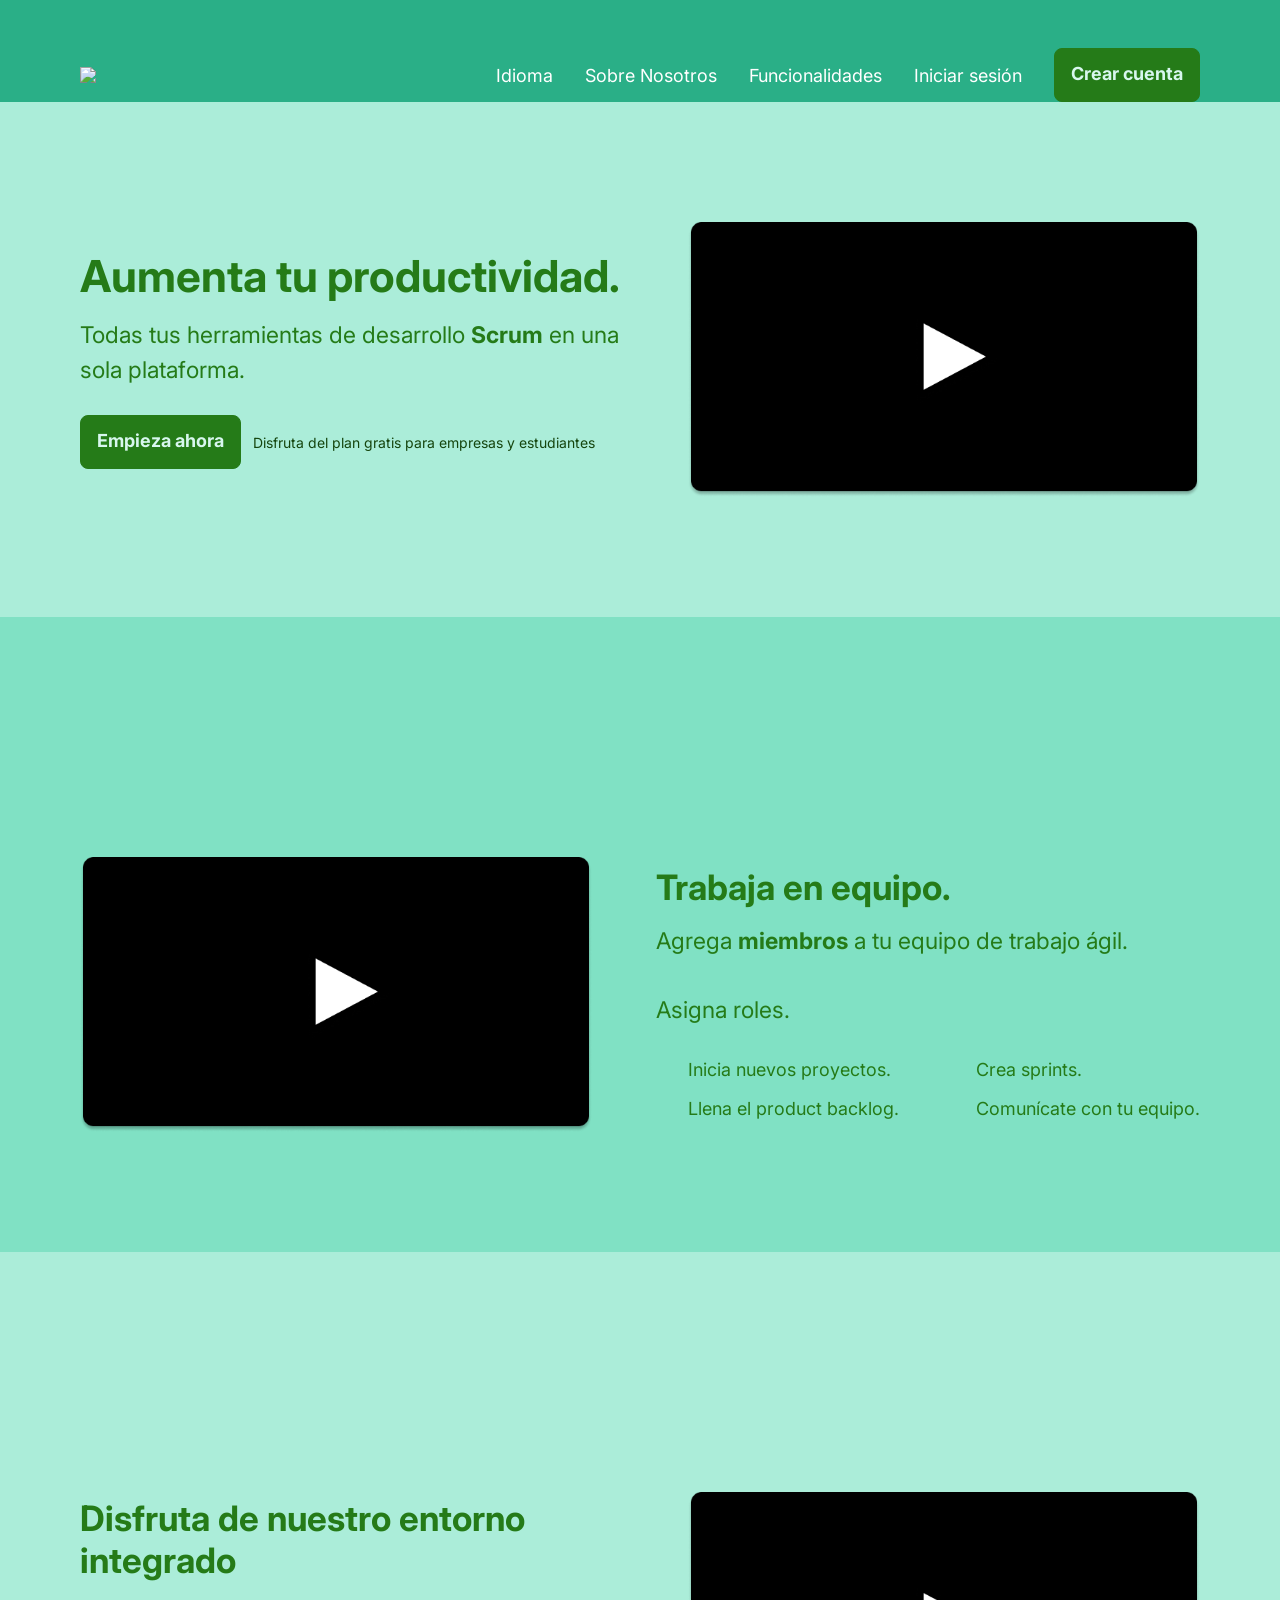
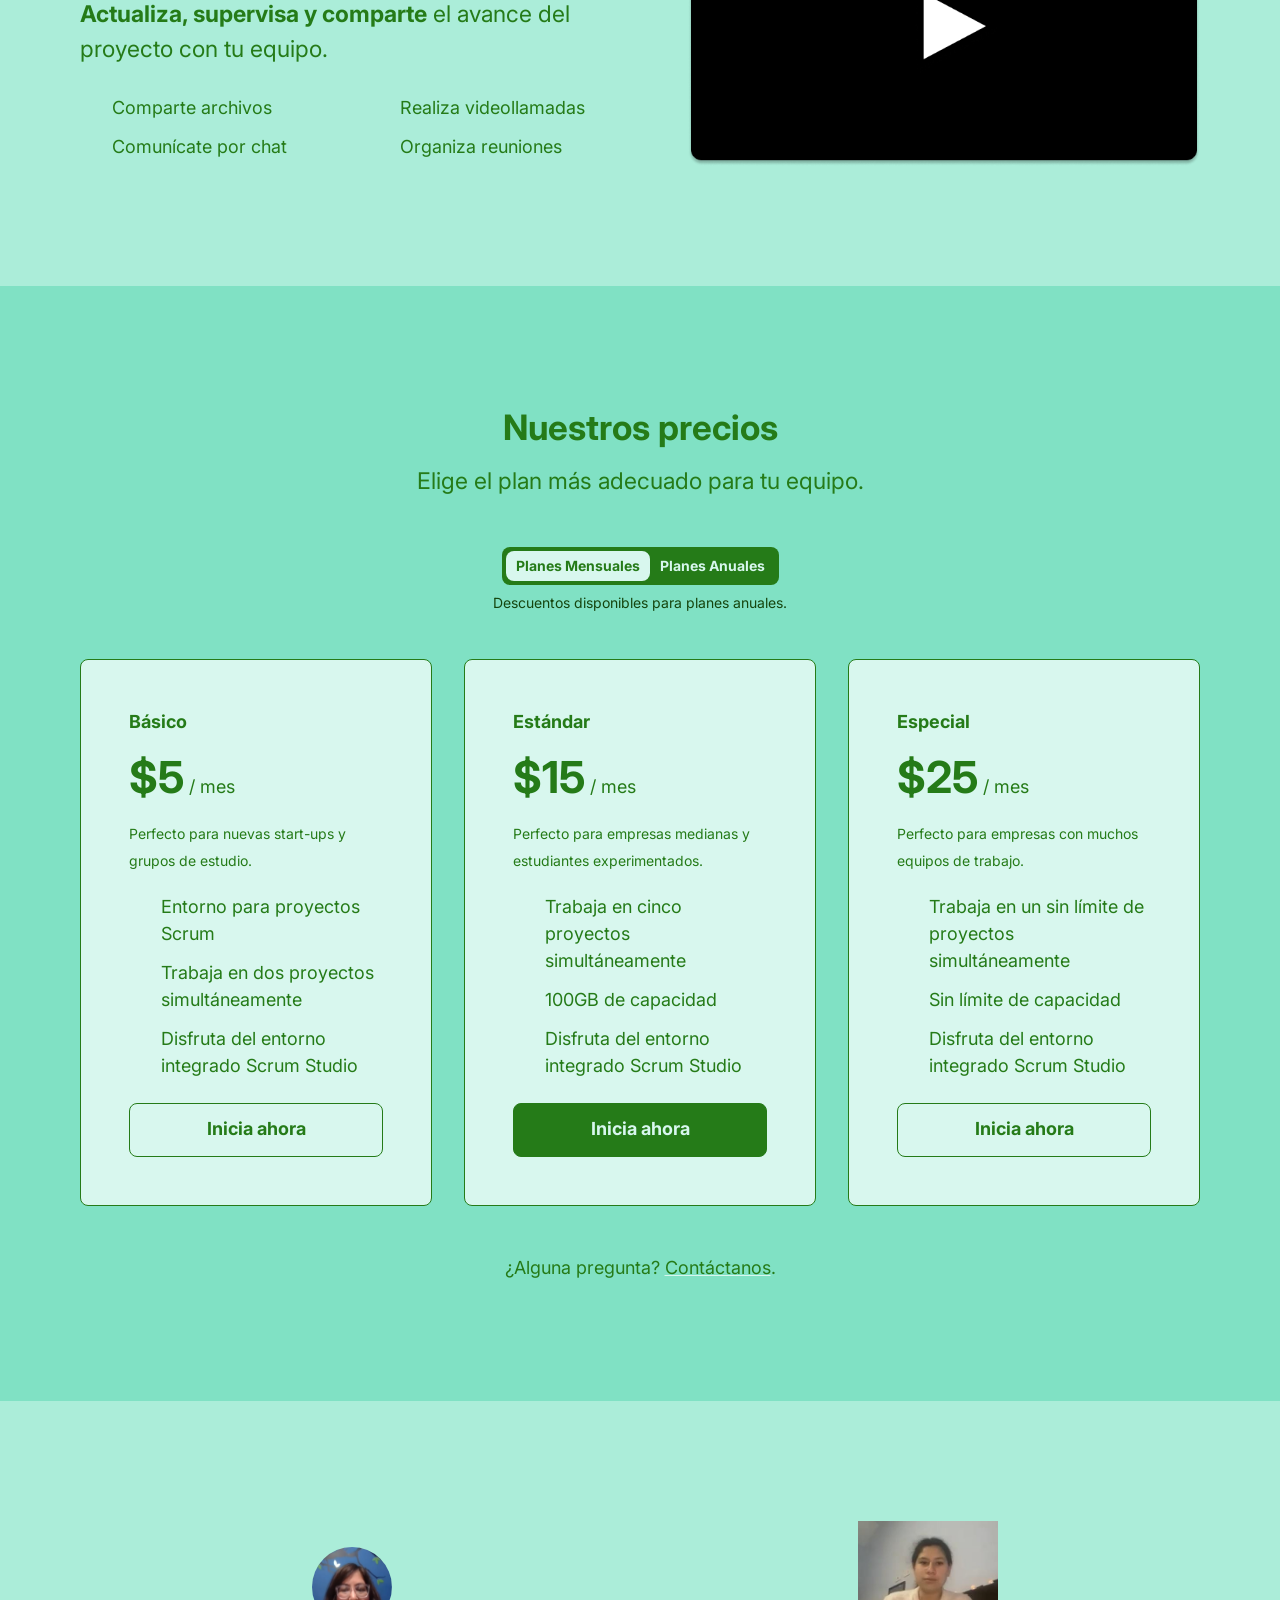
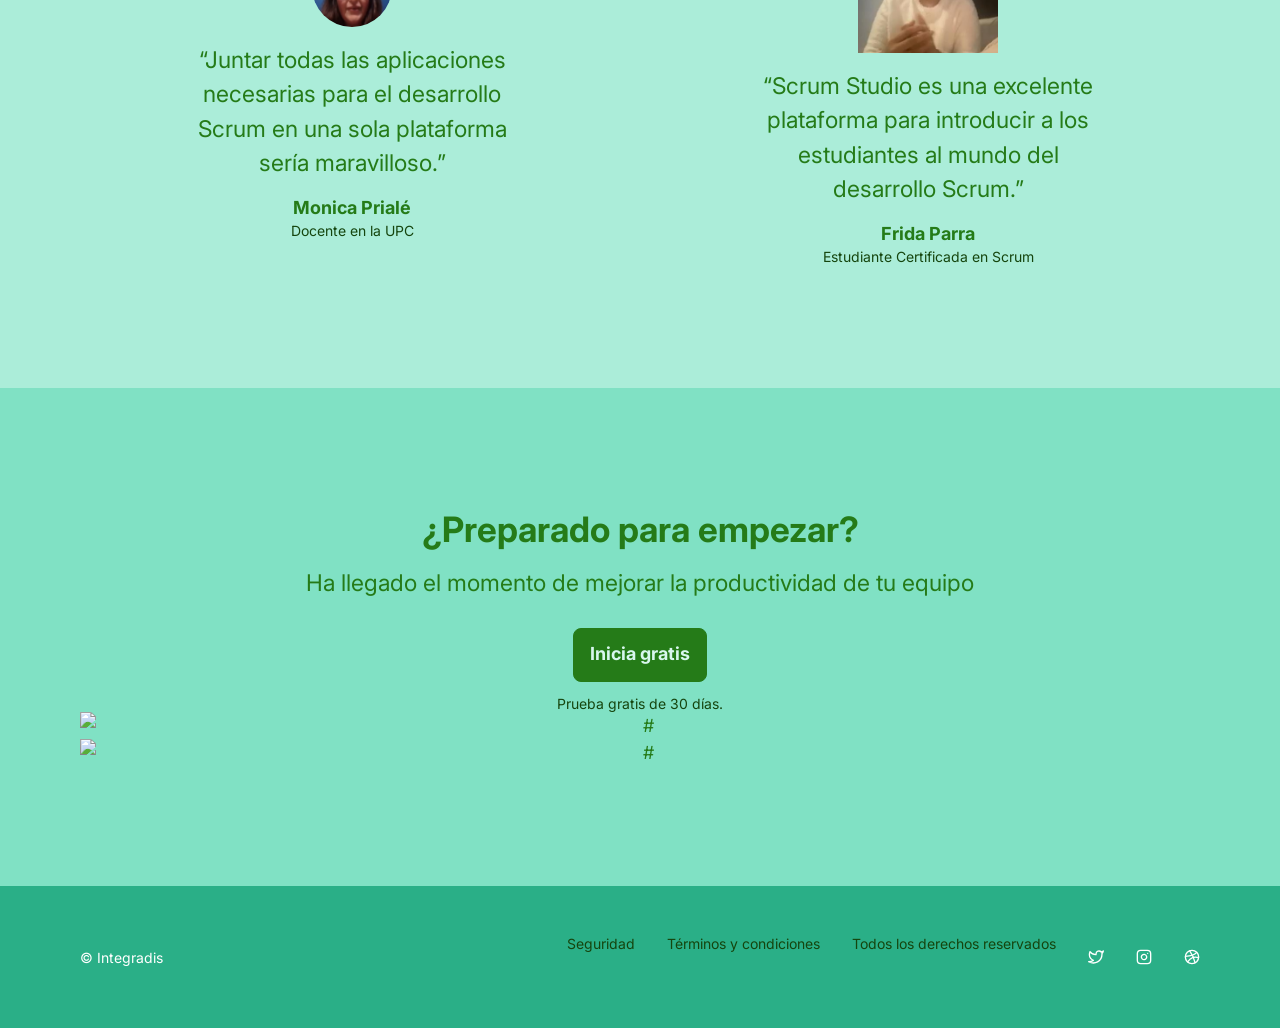
==== commit 5157949b: "Update index.html" ====
--- a/docs/index.html
+++ b/docs/index.html
@@ -25,14 +25,16 @@
       <div class="ui-layout-container">
         <div class="ui-section-header__layout ui-layout-flex">
           <a href="#" role="link" aria-label="#" class="ui-section-header--logo">
-            <img class="logo" src="img/logo.png"/>
+            <img class="logo" src="img/logo2.png"/>
           </a>
           <input type="checkbox" id="ui-section-header--menu-id">
           <label for="ui-section-header--menu-id" class="ui-section-header--menu-icon"></label>
           <nav role="navigation" class="ui-section-header--nav ui-layout-flex">
+            <a href="#" role="link" aria-label="#" class="ui-section-header--nav-link">Idioma</a>
             <a href="#" role="link" aria-label="#" class="ui-section-header--nav-link">Sobre Nosotros</a>
             <a href="#" role="link" aria-label="#" class="ui-section-header--nav-link">Funcionalidades</a>
-            <a href="#" role="link" aria-label="#" class="ui-section-header--nav-link">Crear cuenta</a>
+            <a href="#" role="link" aria-label="#" class="ui-section-header--nav-link">Iniciar sesión</a>
+            <a href="#" class="ui-component-button ui-component-button-normal ui-component-button-primary" role="link" aria-label="#">Crear cuenta</a>
           </nav>
         </div>
       </div>
@@ -163,7 +165,7 @@
               <p class="ui-section-testimonial--author"><strong>Monica Prialé</strong><br><small class="ui-text-note">Docente en la UPC</small></p>
             </div>
             <div class="ui-layout-column-4">
-              <img src="img/Frida.png" alt="#" class="ui-section-testimonial--avatar">
+              <img src="img/Frida.png" alt="#" class="ui-section-testimonial--google">
               <p class="ui-section-testimonial--quote ui-text-intro">&ldquo;Scrum Studio es una excelente plataforma para introducir a los estudiantes al mundo del desarrollo Scrum.&rdquo;</p>
               <p class="ui-section-testimonial--author"><strong>Frida Parra</strong><br><small class="ui-text-note">Estudiante Certificada en Scrum</small></p>
             </div>
@@ -180,6 +182,10 @@
               <a href="#" role="link" aria-label="#" class="ui-component-button ui-component-button-normal ui-component-button-primary">Inicia gratis</a>
               <p class="ui-text-note"><small>Prueba gratis de 30 días. </small></p>
             </div>
+            <div class="ui-section-testimonial--download">
+                <img src="img/googleplay.png" alt="#">
+                <img src="img/appstore.png" alt="#">
+              </div>
           </div>
         </div>
       </section>
@@ -188,8 +194,11 @@
    <footer role="contentinfo" class="ui-section-footer">
       <div class="ui-layout-container">
         <div class="ui-section-footer__layout ui-layout-flex">
-          <p class="ui-section-footer--copyright ui-text-note"><small>&copy; Integradis       Seguridad       Términos y condiciones       Todos los derechos reservados</small></p>
-          
+          <p class="ui-section-footer--copyright ui-text-note"><small>&copy; Integradis</small></p>
+          <p class="ui-section-footer--text ui-text-note"> <small>Seguridad</small></p>
+          <p class="ui-section-footer--text ui-text-note"> <small>Términos y condiciones</small></p>
+          <p class="ui-section-footer--text ui-text-note"> <small> Todos los derechos reservados</small></p>
+         
           
           <a href="#" role="link" aria-label="#">
             <svg viewBox="0 0 24 24" height="16" width="16" fill="none" stroke="#fff" stroke-linecap="round" stroke-linejoin="round" stroke-width="2" role="img" aria-label="#">
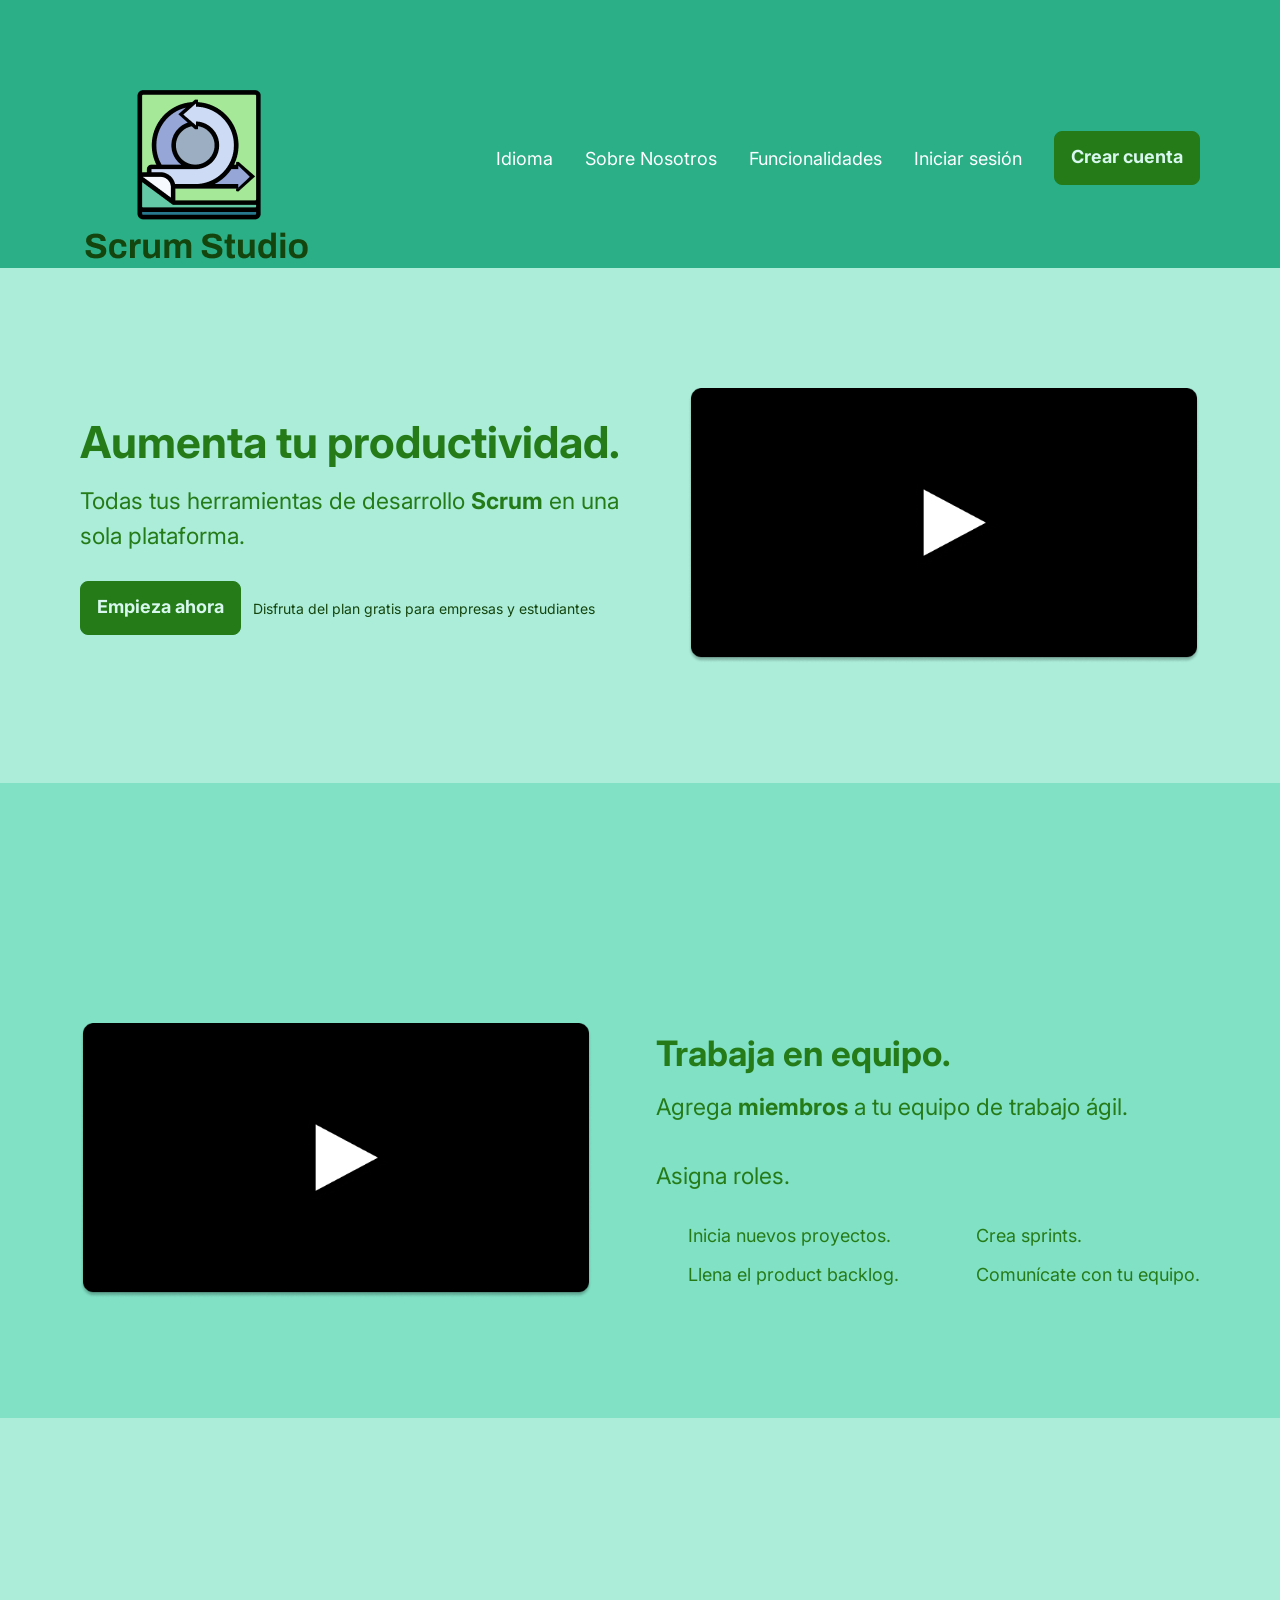
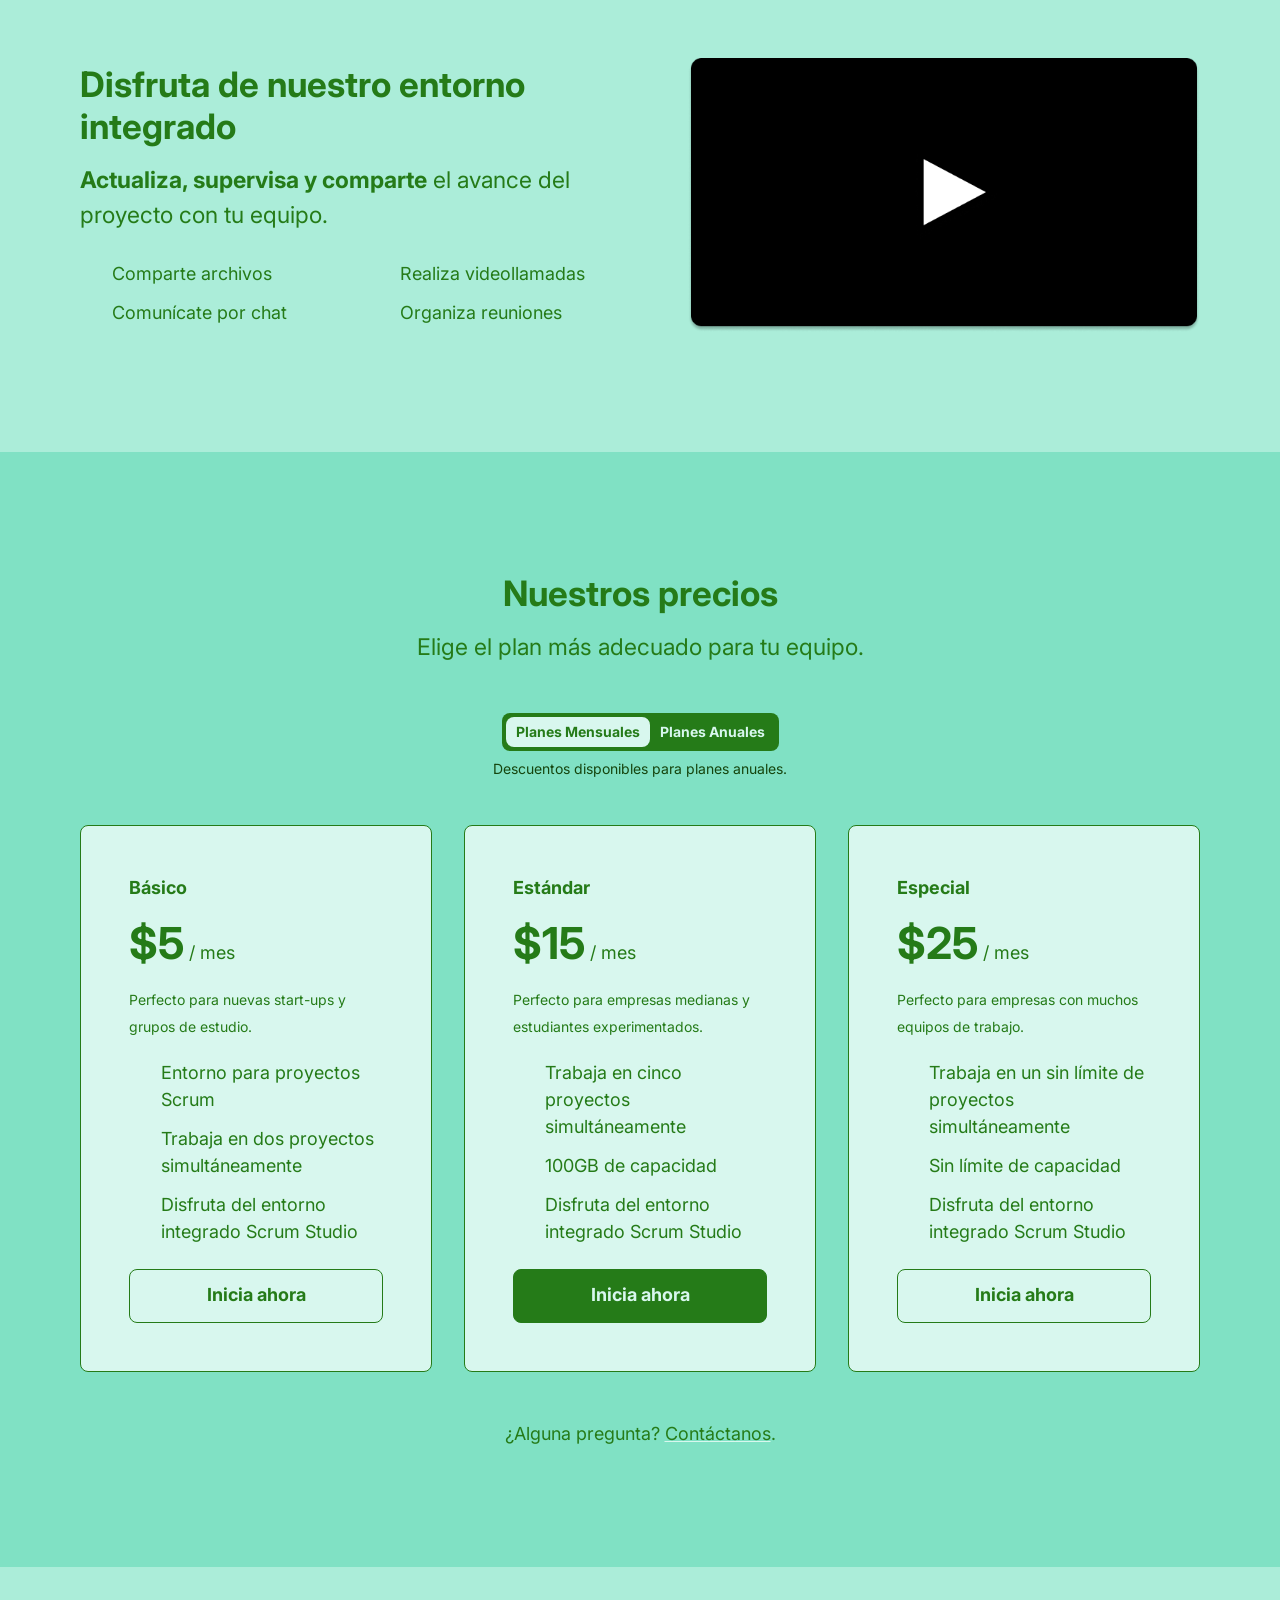
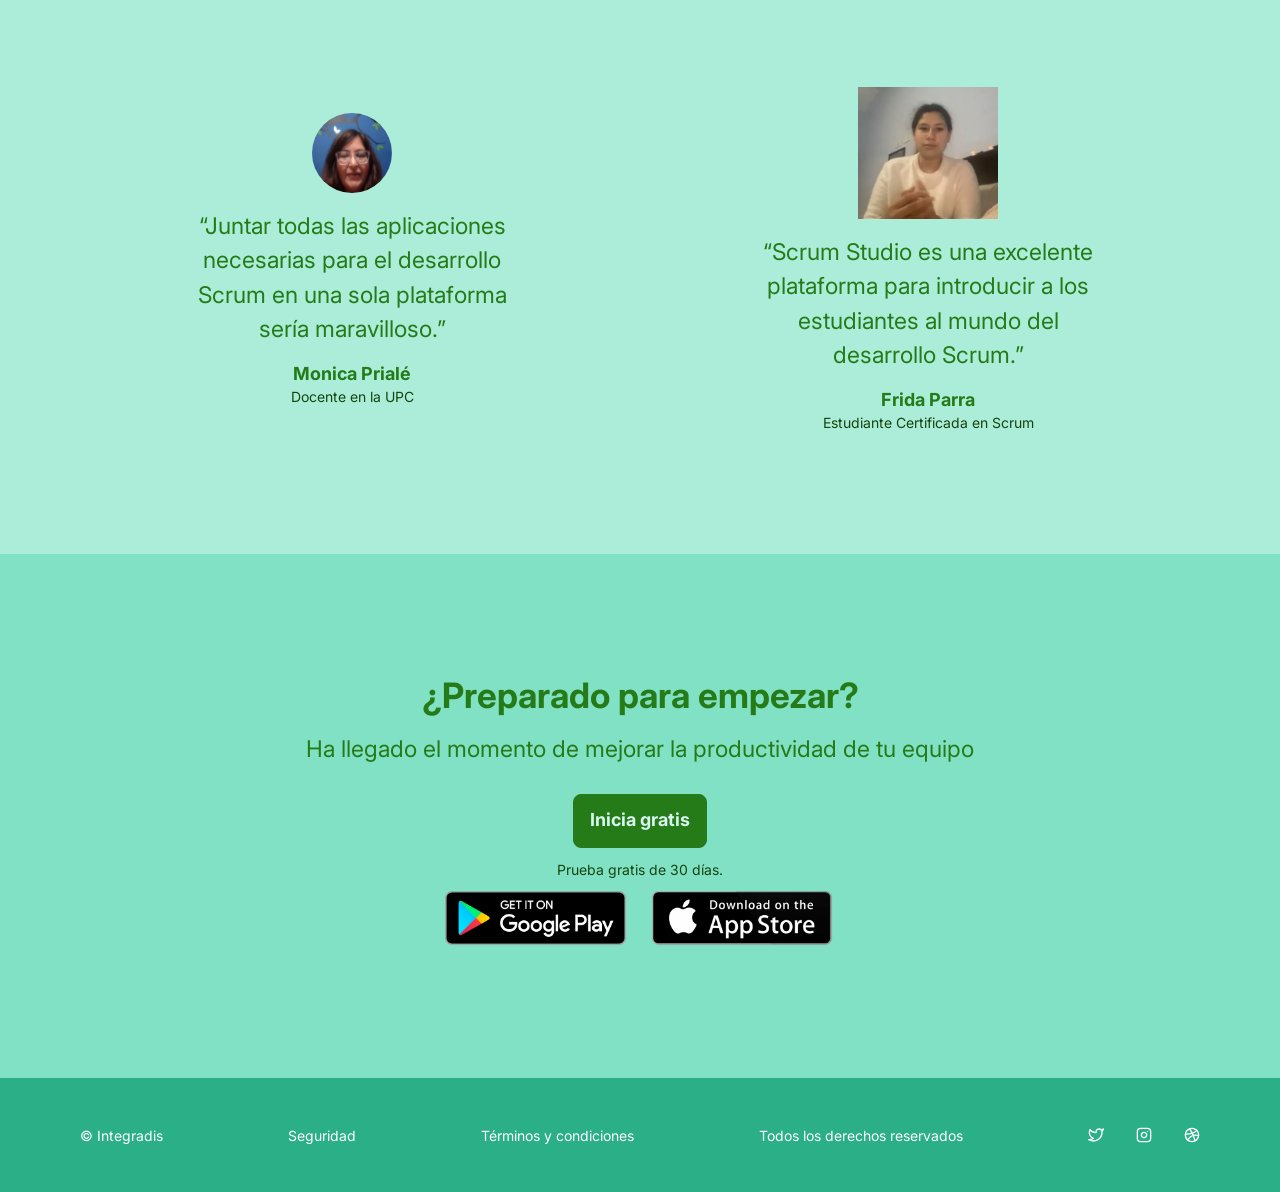
==== commit 1f9ebabe: "Update index.html" ====
--- a/docs/index.html
+++ b/docs/index.html
@@ -25,7 +25,7 @@
       <div class="ui-layout-container">
         <div class="ui-section-header__layout ui-layout-flex">
           <a href="#" role="link" aria-label="#" class="ui-section-header--logo">
-            <img class="logo" src="img/logo2.png"/>
+            <img class="logo" src="img/logo.png"/>
           </a>
           <input type="checkbox" id="ui-section-header--menu-id">
           <label for="ui-section-header--menu-id" class="ui-section-header--menu-icon"></label>
--- a/docs/style.css
+++ b/docs/style.css
@@ -1,680 +1,716 @@
 
 :root {
-  --ui-color-marca: #257B18;
+    --ui-color-marca: #257B18;
+  
+    --ui-color-n-000: #D8F7EE;
+    --ui-color-n-050: #80E1C4;
+    --ui-color-n-100: #257B18;
+    --ui-color-n-300: #D8F7EE;
+    --ui-color-n-500: #257B18;
+    --ui-color-n-700: #fff;
+    --ui-color-n-900: #257B18;
+    
+    --ui-color-background-primario  : var(--ui-color-n-000);
+    --ui-color-background-secondario: var(--ui-color-n-050);
+    --ui-color-background-terciario : var(--ui-color-n-100);
+  
+    --ui-color-borde: var(--ui-color-n-100);
+  
+    --ui-color-typography-heading: var(--ui-color-n-500);
+    --ui-color-typography-body   : var(--ui-color-n-900);
+    --ui-color-typography-note   : var(--ui-color-n-300);
+    --ui-color-tipografia-boton : var(--ui-color-n-000);
+  
+    --ui-typography-typeface: "Inter", sans-serif;
+  
+    --ui-typography-h1: 1.9375rem;
+    --ui-typography-h2: 1.5625rem;
+    --ui-typography-h3: 1.25rem;
+    --ui-typography-p : 1rem;
+    --ui-typography-s : .8125rem;
+  
+    --ui-typography-h1-leading: 1.2;
+    --ui-typography-h2-leading: 1.2;
+    --ui-typography-p-leading : 1.5;
+  
+    --ui-typography-margin-heading: .75rem;
+    --ui-typography-margin-body   : 1.125rem;
+    
+    --ui-layout-container: 1.25rem;
+    --ui-layout-grid     : 3.625rem;
+    --ui-layout-gutter   : 1rem;
+    
+    --ui-gap-header     : 1rem;
+    --ui-gap-cta        : .75rem;
+    --ui-gap-hero       : 2rem;
+    --ui-gap-customer   : 2rem;
+    --ui-gap-feature    : 2rem;
+    --ui-gap-card       : 1.25rem;
+    --ui-gap-pricing    : 2rem;
+    --ui-gap-testimonial: 3rem;
+    
+    --ui-radius-avatar: 5rem;
+    --ui-radius-button: 0.5rem;
+    --ui-radius-card  : .5rem;
+  
+  }
+  
+  html { 
+    box-sizing: border-box; 
+  }
+  
+  *,
+  *:before,
+  *:after { 
+    box-sizing: inherit; 
+  }
+  
+  body {
+    background: #abedd9;;
+    color: var(--ui-color-typography-body);
+    font-family: var(--ui-typography-typeface);
+    font-feature-settings: "liga", "kern";
+    font-size: var(--ui-typography-p);
+    font-weight: 400;
+    line-height: var(--ui-typography-p-leading);
+    margin: 0 auto;
+    text-rendering: optimizeLegibility;
+    -webkit-font-smoothing: antialiased;
+    padding: 0;
+  }
+  
+  a {
+    color: var(--ui-color-marca);
+    text-decoration-color: var(--ui-color-typography-note);
+  }
+  
+  h1, h2, p, ul { 
+    margin-top: 0; 
+        padding-top: 0;
+  }
+  
+  h1, h2 {
+    color: var(--ui-color-typography-heading);
+    margin-bottom: var(--ui-typography-margin-heading);
+  }
+  
+  h1 {
+    font-size: var(--ui-typography-h1);
+    line-height: var(--ui-typography-h1-leading);
+  }
+  
+  h2 {
+    font-size: var(--ui-typography-h2);
+    line-height: var(--ui-typography-h2-leading);
+  }
+  
+  p, ul { 
+    margin-bottom: var(--ui-typography-margin-body); 
+  }
+  
+  p:last-child, ul:last-child { 
+    margin-bottom: 0; 
+  }
+  
+  ul { 
+    padding-left: 0; 
+  }
+  
+  strong { 
+    font-weight: 700; 
+  }
+  
+  small { 
+    font-size: var(--ui-typography-s); 
+  }
+  
+  .ui-text-note {
+    color: #15450e;
+    line-height: 1;
+  }
+  
+  img, svg {
+    display: block;
+    height: auto;
+    margin: 0 auto;
+    max-width: 100%;
+  }
+  
+  .ui-layout-container {
+    padding-left: var(--ui-layout-container);
+    padding-right: var(--ui-layout-container);
+  }
+  
+  .ui-layout-flex, .ui-layout-grid {
+    align-items: center;
+    justify-content: center;
+  }
+  
+  .ui-layout-flex { 
+    display: flex; 
+  }
+  
+  .ui-layout-grid { 
+    display: grid; 
+  }
+  
+  .ui-component-cta {
+    flex-direction: column;
+    row-gap: var(--ui-gap-cta);
+  }
+  
+  .ui-component-button {
+    border: .0625rem solid var(--ui-color-marca);
+    border-radius: var(--ui-radius-button);
+    display: block;
+    font-weight: 700;
+    line-height: 1;
+    text-align: center;
+    text-decoration: none;
+  }
+  
+  .ui-component-button-primary {
+    background-color: var(--ui-color-marca);
+    color: var(--ui-color-tipografia-boton);
+  }
+  
+  .ui-component-button-secondary {
+    background-color: var(--ui-color-background-primario);
+    color: var(--ui-color-marca);
+  }
+  
+  .ui-component-button-big, .ui-component-button-normal { 
+    padding: .75rem 1rem .875rem; 
+  }
+  
+  .ui-component-button-big { 
+    width: 100%; 
+  }
+  
+  .ui-component-button-normal { 
+    width: fit-content; 
+  }
+  
+  input[name="toggle"] { 
+    display: none; 
+  }
+  
+  .ui-component-toggle {
+    background-color: var(--ui-color-background-terciario);
+    border-radius: var(--ui-radius-button);
+    color: var(--ui-color-typography-note);
+    font-size: var(--ui-typography-s);
+    font-weight: 700;
+    line-height: 1;
+    margin: var(--ui-gap-pricing) auto .5rem;
+    padding: .25rem;
+    width: max-content;
+  }
+  
+  .ui-component-toggle--label {
+    border-radius: var(--ui-radius-button);
+    cursor: pointer;
+    padding: .5rem .625rem;
+  }
+  
+  #ui-component-toggle__monthly:checked ~
+  div label[for=ui-component-toggle__monthly],
+  #ui-component-toggle__yearly:checked ~
+  div label[for=ui-component-toggle__yearly] {
+    background: var(--ui-color-background-primario);
+    color: var(--ui-color-typography-body);
+  }
+  
+  .ui-component-card {
+    border: .0625rem solid var(--ui-color-borde);
+    border-radius: var(--ui-radius-card);
+    overflow: hidden;
+    width: 100%;
+  }
+  
+  .ui-component-list {
+    grid-template-columns: 1fr;
+    row-gap: .75rem;
+  }
+  
+  .ui-component-list--item {
+    background-position: left center;
+    background-repeat: no-repeat;
+    background-size: 1.125rem;
+    list-style: none;
+    padding-left: 1.875rem;
+  }
+  
+  .ui-component-list--item-check {
+    background-image: url(https://res.cloudinary.com/uisual/image/upload/assets/icons/check.svg);
+  }
+  
+  .ui-component-list--item-cross {
+    background-image: url(https://res.cloudinary.com/uisual/image/upload/assets/icons/cross.svg);
+  }
+  
+  .ui-section-header {
+    background-color: #2aaf87;
+    padding-bottom: 1.25rem;
+    padding-top: 1.25rem;
+  }
+  
+  .ui-section-header__layout { 
+    justify-content: space-between; 
+  }
+  
+  .ui-section-header--logo { 
+    z-index: 1; 
+  }
+  
+  #ui-section-header--menu-id { 
+    display: none; 
+  }
+  
+  .ui-section-header--menu-icon {
+    cursor: pointer;
+    display: block;
+    height: 1.125rem;
+    padding-bottom: .25rem;
+    padding-top: .25rem;
+    position: relative;
+    width: 1.125rem;
+    z-index: 1;
+  }
+  
+  .ui-section-header--menu-icon::before, .ui-section-header--menu-icon::after {
+    background: var(--ui-color-marca);
+    content: "";
+    height: .125rem;
+    left: 0;
+    position: absolute;
+    transition: all 250ms cubic-bezier(.785, .135, .15, .86);
+    width: 1.125rem;
+  }
+  
+  .ui-section-header--menu-icon::before {
+     top: .3125rem; 
+    }
+  
+  .ui-section-header--menu-icon::after { 
+    top: .6875rem;
+ }
+  
+  #ui-section-header--menu-id:checked ~
+  .ui-section-header--menu-icon::before {
+    transform: translateY(3px) rotate(135deg);
+  }
+  
+  #ui-section-header--menu-id:checked ~
+  .ui-section-header--menu-icon::after {
+    transform: translateY(-3px) rotate(45deg);
+  }
+  
+  .ui-section-header--nav {
+    background-color: var(--ui-color-background-primario); 
+    box-shadow: 0 .5rem 1rem rgba(0,0,0,.05);
+    flex-direction: column;
+    gap: var(--ui-gap-header);
+    left: 0;
+    opacity: 0;
+    padding: 7.375rem var(--ui-layout-container) 5rem;
+    position: absolute;
+    right: 0;
+    top: -1rem;
+    transition: all 250ms cubic-bezier(.785, .135, .15, .86);
+    visibility: hidden;
+  }
+  
+  #ui-section-header--menu-id:checked ~
+  .ui-section-header--nav {
+    opacity: 1;
+    top: 0;
+    visibility: visible;
+    margin: 0 !important;
+    padding: 0 !important;
+  }
+  
+  .ui-section-header--nav-link {
+    margin: 0 !important;
+    padding: 0 !important;
+    font-size: var(--ui-typography-h3);
 
-  --ui-color-n-000: #D8F7EE;
-  --ui-color-n-050: #80E1C4;
-  --ui-color-n-100: #257B18;
-  --ui-color-n-300: #D8F7EE;
-  --ui-color-n-500: #257B18;
-  --ui-color-n-700: #fff;
-  --ui-color-n-900: #257B18;
-  
-  --ui-color-background-primario  : var(--ui-color-n-000);
-  --ui-color-background-secondario: var(--ui-color-n-050);
-  --ui-color-background-terciario : var(--ui-color-n-100);
+    padding-top: 0;
+    text-decoration: none;
+  }
+  
+  .ui-section-hero {
+    padding-bottom: 5rem;
+    padding-top: 5rem;
+    text-align: center;
+  }
+  
+  .ui-section-hero__layout { 
+    row-gap: var(--ui-gap-hero); 
+}
+  
+  .ui-section-customer__layout {
+    flex-direction: column;
+    row-gap: var(--ui-gap-customer);
+  }
+  
+  .ui-section-customer--logo {
+    height: 1.5rem;
+    width: auto;
+  }
+  
+  .ui-section-customer--logo-str { 
+    height: 1.75rem; 
+}
+    
+  .ui-section-customer--logo-bhn { 
+    height: 1.375rem; 
+}
+  
+  .ui-section-feature {
+    padding-bottom: 5rem;
+    padding-top: 5rem;
+  }
+  
+  .ui-section-feature__layout { 
+    row-gap: var(--ui-gap-feature); 
+}
+  
+  .ui-section-feature__layout:first-of-type div {
+    grid-row-start: 1;
+  }
+  
+  .ui-section-feature__layout:last-of-type {
+     margin-top: 5rem; 
+    }
+  
+  .ui-section-pricing {
+    background-color: var(--ui-color-background-secondario);
+    padding-bottom: 5rem;
+    padding-top: 5rem;
+    text-align: center;
+  }
+  
+  .ui-section-pricing__layout {
+    justify-content: initial;
+    margin-bottom: var(--ui-gap-pricing);
+    margin-top: var(--ui-gap-pricing);
+    row-gap: var(--ui-gap-card);
+  }
+  
+  .ui-component-card--pricing {
+    background-color: var(--ui-color-background-primario);
+    padding: 1.5rem 1.5rem 1.75rem;
+    text-align: left;
+  }
+  
+  .ui-component-card--pricing-price {
+    line-height: 1;
+    margin-bottom: 1.25rem;
+    margin-top: 1.25rem;
+  }
+  
+  .ui-component-card--pricing-amount {
+    font-size: var(--ui-typography-h1);
+    font-weight: 700;
+  }
+  
+  .ui-component-card--pricing-amount-1::before { content: "$5"; }
+  
+  #ui-component-toggle__yearly:checked ~ div
+  .ui-component-card--pricing-amount-1::before { content: "$3"; }
+  
+  .ui-component-card--pricing-amount-2::before { content: "$15"; }
+  
+  #ui-component-toggle__yearly:checked ~ div
+  .ui-component-card--pricing-amount-2::before { content: "$13"; }
+  
+  .ui-component-card--pricing-amount-3::before { content: "$25"; }
+  
+  #ui-component-toggle__yearly:checked ~ div
+  .ui-component-card--pricing-amount-3::before { content: "$23"; }
+  
+  .ui-component-list--pricing {
+    margin-bottom: 1.5rem;
+    margin-top: 1.25rem;
+  }
+  
+  .ui-section-testimonial {
+    padding-bottom: 5rem;
+    padding-top: 5rem;
+    text-align: center;
+  }
+  
+  .ui-section-testimonial__layout {
+    row-gap: var(--ui-gap-testimonial);
+  }
+  
+  .ui-section-testimonial--avatar {
+    border-radius: var(--ui-radius-avatar);
+    height: 5rem;
+    width: 5rem;
+  }
 
-  --ui-color-borde: var(--ui-color-n-100);
+  .ui-section-testimonial--download {
+    height: 5rem;
+    width: 13rem;
+    display: flex;
+    margin-left: 22rem;
+    margin-right: auto;
+ 
+  }
+  
+  .ui-section-testimonial--quote {
+    margin-bottom: 1rem;
+    margin-top: 1rem;
+  }
+  
+  .ui-section-testimonial--author { line-height: 1.25; }
+  
+  .ui-section-close {
+    background-color: var(--ui-color-background-secondario);
+    padding-bottom: 5rem;
+    padding-top: 5rem;
+    text-align: center;
+  }
+  
+  .ui-section-footer {
+    background-color: #2aaf87;
+    padding-bottom: 1.25rem;
+    padding-top: 1.25rem;
+  }
+  
+  .ui-section-footer__layout {
+    column-gap: var(--ui-layout-gutter);
+  }
+  
+  .ui-section-footer--copyright {
+    color:#FFF;
+    margin-bottom: 0;
+    margin-right: auto;
+  }
 
-  --ui-color-typography-heading: var(--ui-color-n-500);
-  --ui-color-typography-body   : var(--ui-color-n-900);
-  --ui-color-typography-note   : var(--ui-color-n-300);
-  --ui-color-tipografia-boton : var(--ui-color-n-000);
-
-  --ui-typography-typeface: "Inter", sans-serif;
-
-  --ui-typography-h1: 1.9375rem;
-  --ui-typography-h2: 1.5625rem;
-  --ui-typography-h3: 1.25rem;
-  --ui-typography-p : 1rem;
-  --ui-typography-s : .8125rem;
-
-  --ui-typography-h1-leading: 1.2;
-  --ui-typography-h2-leading: 1.2;
-  --ui-typography-p-leading : 1.5;
-
-  --ui-typography-margin-heading: .75rem;
-  --ui-typography-margin-body   : 1.125rem;
-  
-  --ui-layout-container: 1.25rem;
-  --ui-layout-grid     : 3.625rem;
-  --ui-layout-gutter   : 1rem;
-  
-  --ui-gap-header     : 1rem;
-  --ui-gap-cta        : .75rem;
-  --ui-gap-hero       : 2rem;
-  --ui-gap-customer   : 2rem;
-  --ui-gap-feature    : 2rem;
-  --ui-gap-card       : 1.25rem;
-  --ui-gap-pricing    : 2rem;
-  --ui-gap-testimonial: 3rem;
-  
-  --ui-radius-avatar: 5rem;
-  --ui-radius-button: 0.5rem;
-  --ui-radius-card  : .5rem;
-
-}
-
-html { 
-  box-sizing: border-box; 
-}
-
-*,
-*:before,
-*:after { 
-  box-sizing: inherit; 
-}
-
-body {
-  background: #abedd9;;
-  color: var(--ui-color-typography-body);
-  font-family: var(--ui-typography-typeface);
-  font-feature-settings: "liga", "kern";
-  font-size: var(--ui-typography-p);
-  font-weight: 400;
-  line-height: var(--ui-typography-p-leading);
-  margin: 0 auto;
-  text-rendering: optimizeLegibility;
-  -webkit-font-smoothing: antialiased;
-}
-
-a {
-  color: var(--ui-color-marca);
-  text-decoration-color: var(--ui-color-typography-note);
-}
-
-h1, h2, p, ul { 
-  margin-top: 0; 
-}
-
-h1, h2 {
-  color: var(--ui-color-typography-heading);
-  margin-bottom: var(--ui-typography-margin-heading);
-}
-
-h1 {
-  font-size: var(--ui-typography-h1);
-  line-height: var(--ui-typography-h1-leading);
-}
-
-h2 {
-  font-size: var(--ui-typography-h2);
-  line-height: var(--ui-typography-h2-leading);
-}
-
-p, ul { 
-  margin-bottom: var(--ui-typography-margin-body); 
-}
-
-p:last-child, ul:last-child { 
-  margin-bottom: 0; 
-}
-
-ul { 
-  padding-left: 0; 
-}
-
-strong { 
-  font-weight: 700; 
-}
-
-small { 
-  font-size: var(--ui-typography-s); 
-}
-
-.ui-text-note {
-  color: #15450e;
-  line-height: 1;
-}
-
-img, svg {
-  display: block;
-  height: auto;
-  margin: 0 auto;
-  max-width: 100%;
-}
-
-.ui-layout-container {
-  padding-left: var(--ui-layout-container);
-  padding-right: var(--ui-layout-container);
-}
-
-.ui-layout-flex, .ui-layout-grid {
-  align-items: center;
-  justify-content: center;
-}
-
-.ui-layout-flex { 
-  display: flex; 
-}
-
-.ui-layout-grid { 
-  display: grid; 
-}
-
-.ui-component-cta {
-  flex-direction: column;
-  row-gap: var(--ui-gap-cta);
-}
-
-.ui-component-button {
-  border: .0625rem solid var(--ui-color-marca);
-  border-radius: var(--ui-radius-button);
-  display: block;
-  font-weight: 700;
-  line-height: 1;
-  text-align: center;
-  text-decoration: none;
-}
-
-.ui-component-button-primary {
-  background-color: var(--ui-color-marca);
-  color: var(--ui-color-tipografia-boton);
-}
-
-.ui-component-button-secondary {
-  background-color: var(--ui-color-background-primario);
-  color: var(--ui-color-marca);
-}
-
-.ui-component-button-big, .ui-component-button-normal { 
-  padding: .75rem 1rem .875rem; 
-}
-
-.ui-component-button-big { 
-  width: 100%; 
-}
-
-.ui-component-button-normal { 
-  width: fit-content; 
-}
-
-input[name="toggle"] { 
-  display: none; 
-}
-
-.ui-component-toggle {
-  background-color: var(--ui-color-background-terciario);
-  border-radius: var(--ui-radius-button);
-  color: var(--ui-color-typography-note);
-  font-size: var(--ui-typography-s);
-  font-weight: 700;
-  line-height: 1;
-  margin: var(--ui-gap-pricing) auto .5rem;
-  padding: .25rem;
-  width: max-content;
-}
-
-.ui-component-toggle--label {
-  border-radius: var(--ui-radius-button);
-  cursor: pointer;
-  padding: .5rem .625rem;
-}
-
-#ui-component-toggle__monthly:checked ~
-div label[for=ui-component-toggle__monthly],
-#ui-component-toggle__yearly:checked ~
-div label[for=ui-component-toggle__yearly] {
-  background: var(--ui-color-background-primario);
-  color: var(--ui-color-typography-body);
-}
-
-.ui-component-card {
-  border: .0625rem solid var(--ui-color-borde);
-  border-radius: var(--ui-radius-card);
-  overflow: hidden;
-  width: 100%;
-}
-
-.ui-component-list {
-  grid-template-columns: 1fr;
-  row-gap: .75rem;
-}
-
-.ui-component-list--item {
-  background-position: left center;
-  background-repeat: no-repeat;
-  background-size: 1.125rem;
-  list-style: none;
-  padding-left: 1.875rem;
-}
-
-.ui-component-list--item-check {
-  background-image: url(https://res.cloudinary.com/uisual/image/upload/assets/icons/check.svg);
-}
-
-.ui-component-list--item-cross {
-  background-image: url(https://res.cloudinary.com/uisual/image/upload/assets/icons/cross.svg);
-}
-
-.ui-section-header {
-  background-color: #2aaf87;
-  padding-bottom: 1.25rem;
-  padding-top: 1.25rem;
-}
-
-.ui-section-header__layout { 
-  justify-content: space-between; 
-}
-
-.ui-section-header--logo { 
-  z-index: 1; 
-}
-
-#ui-section-header--menu-id { 
-  display: none; 
-}
-
-.ui-section-header--menu-icon {
-  cursor: pointer;
-  display: block;
-  height: 1.125rem;
-  padding-bottom: .25rem;
-  padding-top: .25rem;
-  position: relative;
-  width: 1.125rem;
-  z-index: 1;
-}
-
-.ui-section-header--menu-icon::before, .ui-section-header--menu-icon::after {
-  background: var(--ui-color-marca);
-  content: "";
-  height: .125rem;
-  left: 0;
-  position: absolute;
-  transition: all 250ms cubic-bezier(.785, .135, .15, .86);
-  width: 1.125rem;
-}
-
-.ui-section-header--menu-icon::before { top: .3125rem; }
-
-.ui-section-header--menu-icon::after { top: .6875rem; }
-
-#ui-section-header--menu-id:checked ~
-.ui-section-header--menu-icon::before {
-  transform: translateY(3px) rotate(135deg);
-}
-
-#ui-section-header--menu-id:checked ~
-.ui-section-header--menu-icon::after {
-  transform: translateY(-3px) rotate(45deg);
-}
-
-.ui-section-header--nav {
-  background-color: var(--ui-color-background-primario); 
-  box-shadow: 0 .5rem 1rem rgba(0,0,0,.05);
-  flex-direction: column;
-  gap: var(--ui-gap-header);
-  left: 0;
-  opacity: 0;
-  padding: 7.375rem var(--ui-layout-container) 5rem;
-  position: absolute;
-  right: 0;
-  top: -1rem;
-  transition: all 250ms cubic-bezier(.785, .135, .15, .86);
-  visibility: hidden;
-}
-
-#ui-section-header--menu-id:checked ~
-.ui-section-header--nav {
-  opacity: 1;
-  top: 0;
-  visibility: visible;
-}
-
-.ui-section-header--nav-link {
-  font-size: var(--ui-typography-h3);
-  padding: .5rem;
-  text-decoration: none;
-}
-
-.ui-section-hero {
-  padding-bottom: 5rem;
-  padding-top: 5rem;
-  text-align: center;
-}
-
-.ui-section-hero__layout { row-gap: var(--ui-gap-hero); }
-
-.ui-section-customer__layout {
-  flex-direction: column;
-  row-gap: var(--ui-gap-customer);
-}
-
-.ui-section-customer--logo {
-  height: 1.5rem;
-  width: auto;
-}
-
-.ui-section-customer--logo-str { height: 1.75rem; }
-  
-.ui-section-customer--logo-bhn { height: 1.375rem; }
-
-.ui-section-feature {
-  padding-bottom: 5rem;
-  padding-top: 5rem;
-}
-
-.ui-section-feature__layout { row-gap: var(--ui-gap-feature); }
-
-.ui-section-feature__layout:first-of-type div {
-  grid-row-start: 1;
-}
-
-.ui-section-feature__layout:last-of-type { margin-top: 5rem; }
-
-.ui-section-pricing {
-  background-color: var(--ui-color-background-secondario);
-  padding-bottom: 5rem;
-  padding-top: 5rem;
-  text-align: center;
-}
-
-.ui-section-pricing__layout {
-  justify-content: initial;
-  margin-bottom: var(--ui-gap-pricing);
-  margin-top: var(--ui-gap-pricing);
-  row-gap: var(--ui-gap-card);
-}
-
-.ui-component-card--pricing {
-  background-color: var(--ui-color-background-primario);
-  padding: 1.5rem 1.5rem 1.75rem;
-  text-align: left;
-}
-
-.ui-component-card--pricing-price {
-  line-height: 1;
-  margin-bottom: 1.25rem;
-  margin-top: 1.25rem;
-}
-
-.ui-component-card--pricing-amount {
-  font-size: var(--ui-typography-h1);
-  font-weight: 700;
-}
-
-.ui-component-card--pricing-amount-1::before { content: "$5"; }
-
-#ui-component-toggle__yearly:checked ~ div
-.ui-component-card--pricing-amount-1::before { content: "$3"; }
-
-.ui-component-card--pricing-amount-2::before { content: "$15"; }
-
-#ui-component-toggle__yearly:checked ~ div
-.ui-component-card--pricing-amount-2::before { content: "$13"; }
-
-.ui-component-card--pricing-amount-3::before { content: "$25"; }
-
-#ui-component-toggle__yearly:checked ~ div
-.ui-component-card--pricing-amount-3::before { content: "$23"; }
-
-.ui-component-list--pricing {
-  margin-bottom: 1.5rem;
-  margin-top: 1.25rem;
-}
-
-.ui-section-testimonial {
-  padding-bottom: 5rem;
-  padding-top: 5rem;
-  text-align: center;
-}
-
-.ui-section-testimonial__layout {
-  row-gap: var(--ui-gap-testimonial);
-}
-
-.ui-section-testimonial--avatar {
-  border-radius: var(--ui-radius-avatar);
-  height: 5rem;
-  width: 5rem;
-}
-
-.ui-section-testimonial--quote {
-  margin-bottom: 1rem;
-  margin-top: 1rem;
-}
-
-.ui-section-testimonial--author { line-height: 1.25; }
-
-.ui-section-close {
-  background-color: var(--ui-color-background-secondario);
-  padding-bottom: 5rem;
-  padding-top: 5rem;
-  text-align: center;
-}
-
-.ui-section-footer {
-  background-color: #2aaf87;
-  padding-bottom: 1.25rem;
-  padding-top: 1.25rem;
-}
-
-.ui-section-footer__layout {
-  column-gap: var(--ui-layout-gutter);
-}
-
-.ui-section-footer--copyright {
-  color:#FFF;
-  margin-bottom: 0;
-  margin-right: auto;
-}
-
-@media screen and (min-width: 48rem) {
-
-  :root {
-
-    --ui-typography-h1: 2.1875rem;
-    --ui-typography-h2: 1.75rem;
-    --ui-typography-p : 1.125rem;
-    --ui-typography-s : .875rem;
-
-    --ui-typography-margin-body: 1.25rem;
-
-    --ui-layout-container: 4.25rem;
-    --ui-layout-gutter   : 1.5rem;
-
-    --ui-gap-header: 1.5rem;
-    --ui-gap-card  : 1.5rem;
-
-  }
-
-  .ui-image-half-left {
-    padding-right: var(--ui-layout-gutter);
-  }
-
-  .ui-image-half-right {
-    padding-left: var(--ui-layout-gutter);
-  }
-
-  .ui-layout-container,
-  .ui-layout-column-center {
-    margin-left: auto;
+  .ui-section-footer--text {
+    color:#FFF;
+    margin-bottom: 0;
     margin-right: auto;
   }
-
-  .ui-layout-grid-2,
-  .ui-layout-grid-3 {
-    column-gap: var(--ui-layout-gutter);
-    grid-template-columns: repeat(2, 1fr);
-    justify-items: center;
-  }
-
-  .ui-layout-grid-3 div:nth-of-type(3) {
-    left: calc(50% + (var(--ui-layout-gutter) / 2));
-    position: relative;
-  }
-
-  .ui-layout-column-4 {
-    width: calc((var(--ui-layout-grid) * 4) +
-           (var(--ui-layout-gutter) * 3));
-  }
-
-  .ui-component-list--item {
-    background-size: 1.25rem;
-    padding-left: 2rem;
-  }
-
-  .ui-section-header {
-    padding-bottom: 0;
-    padding-top: 2rem;
-  }
-
-  .ui-section-header--menu-icon { display: none; }
-
-  .ui-section-header--nav {
-    background-color: transparent;
-    box-shadow: none;
-    flex-direction: row;
-    opacity: 1;
-    padding: 0;
-    position: static;
-    visibility: visible;
-  }
-  
-  .ui-section-header--nav-link {
-    color: #fff;
-    font-size: var(--ui-typography-p);
-    padding: 0;
-  }
-
-  .color {
-    background-color: #80E1C4;
-  }
-
-  .ui-section-hero { text-align: left; }
-
-  .ui-section-hero .ui-component-cta { align-items: start; }
-
-  .ui-section-customer__layout {
-    column-gap: var(--ui-gap-customer);
-    flex-direction: row;
-  }
-  
-  .ui-section-customer--logo {
-    margin-left: 0;
-    margin-right: 0;
-  }
-
-  .ui-section-feature__layout:first-of-type div {
-    grid-row-start: initial;
-  }
-
-  .ui-component-card--pricing { padding: 2rem 2rem 2.25rem; }
-
-  .ui-section-footer {
-    padding-bottom: 2rem;
-    padding-top: 2rem;
-  }
-}
-
-@media screen and (max-width: 48rem) {
-
-.logo{
-  width: 110px;
-}
-}
-
-@media screen and (min-width: 64rem) {
-
-  :root {
-
-    --ui-layout-container: 0;
-  
-  }
-  
-  .ui-layout-container { width: 60rem; }
-
-  .ui-layout-grid-3 { grid-template-columns: repeat(3, 1fr); }
-
-  .ui-layout-grid-3 div:nth-of-type(3) { position: static; }
-
-  .ui-section-hero .ui-component-cta {
-    align-items: center;
-    column-gap: var(--ui-gap-cta);
-    flex-direction: row;
-    justify-content: start;
-  }
-}
-
-@media screen and (min-width: 75rem) {
-
-  :root {
-
-    --ui-typography-h1: 2.75rem;
-    --ui-typography-h2: 2.1875rem;
-    --ui-typography-h4: 1.4375rem;
-
-    --ui-typography-margin-heading: 1rem;
-    --ui-typography-margin-body   : 1.75rem;
-
-    --ui-layout-grid  : 4rem;
-    --ui-layout-gutter: 2rem;
-
-    --ui-gap-header  : 2rem;
-    --ui-gap-customer: 4rem;
-    --ui-gap-card    : 2rem;
-    --ui-gap-pricing : 3rem;
-    
-  }
-
-  .ui-text-intro { font-size: var(--ui-typography-h4); }
-  
-  .ui-layout-container { width: 70rem; }
-
-  .ui-component-button-big,
-  .ui-component-button-normal {
-    padding-bottom: 1.125rem;
-    padding-top: 1rem;
-  }
-
-  .ui-section-header { padding-top: 3rem; }
-
-  .ui-section-hero {
-    padding-bottom: 7.5rem;
-    padding-top: 7.5rem;
-  }
-
-  .ui-section-customer--logo { height: 2rem; }
-  
-  .ui-section-customer--logo-str { height: 2.25rem; }
-  
-  .ui-section-customer--logo-bhn { height: 1.75rem; }
-
-  .ui-section-feature {
-    padding-bottom: 7.5rem;
-    padding-top: 7.5rem;
-  }
-
-  .ui-section-feature__layout:last-of-type {
-    margin-top: 7.5rem;
-  }
-
-  .ui-component-list-feature {
-    column-gap: var(--ui-layout-gutter);
-    grid-template-columns: repeat(2, 1fr);
-  }
-
-  .ui-section-pricing {
-    padding-bottom: 7.5rem;
-    padding-top: 7.5rem;
-  }
-
-  .ui-component-card--pricing { padding: 3rem; }
-
-  .ui-section-testimonial {
-    padding-bottom: 7.5rem;
-    padding-top: 7.5rem;
-  }
-
-  .ui-section-close {
-    padding-bottom: 7.5rem;
-    padding-top: 7.5rem;
-  }
-  
-
-  .ui-section-footer {
-    padding-bottom: 3rem;
-    padding-top: 3rem;
-  }
-}
+  
+  @media screen and (min-width: 48rem) {
+  
+    :root {
+  
+      --ui-typography-h1: 2.1875rem;
+      --ui-typography-h2: 1.75rem;
+      --ui-typography-p : 1.125rem;
+      --ui-typography-s : .875rem;
+  
+      --ui-typography-margin-body: 1.25rem;
+  
+      --ui-layout-container: 4.25rem;
+      --ui-layout-gutter   : 1.5rem;
+  
+      --ui-gap-header: 1.5rem;
+      --ui-gap-card  : 1.5rem;
+  
+    }
+  
+    .ui-image-half-left {
+      padding-right: var(--ui-layout-gutter);
+    }
+  
+    .ui-image-half-right {
+      padding-left: var(--ui-layout-gutter);
+    }
+  
+    .ui-layout-container,
+    .ui-layout-column-center {
+      margin-left: auto;
+      margin-right: auto;
+    }
+  
+    .ui-layout-grid-2,
+    .ui-layout-grid-3 {
+      column-gap: var(--ui-layout-gutter);
+      grid-template-columns: repeat(2, 1fr);
+      justify-items: center;
+    }
+  
+    .ui-layout-grid-3 div:nth-of-type(3) {
+      left: calc(50% + (var(--ui-layout-gutter) / 2));
+      position: relative;
+    }
+  
+    .ui-layout-column-4 {
+      width: calc((var(--ui-layout-grid) * 4) +
+             (var(--ui-layout-gutter) * 3));
+    }
+  
+    .ui-component-list--item {
+      background-size: 1.25rem;
+      padding-left: 2rem;
+    }
+  
+    .ui-section-header {
+      padding-bottom: 0;
+      padding-top: 2rem;
+    }
+  
+    .ui-section-header--menu-icon { display: none; }
+  
+    .ui-section-header--nav {
+      background-color: transparent;
+      box-shadow: none;
+      flex-direction: row;
+      opacity: 1;
+      padding: 0;
+      position: static;
+      visibility: visible;
+    }
+    
+    .ui-section-header--nav-link {
+      color: #fff;
+      font-size: var(--ui-typography-p);
+      padding: 0;
+    }
+  
+    .color {
+      background-color: #80E1C4;
+    }
+  
+    .ui-section-hero { text-align: left; }
+  
+    .ui-section-hero .ui-component-cta { align-items: start; }
+  
+    .ui-section-customer__layout {
+      column-gap: var(--ui-gap-customer);
+      flex-direction: row;
+    }
+    
+    .ui-section-customer--logo {
+      margin-left: 0;
+      margin-right: 0;
+    }
+  
+    .ui-section-feature__layout:first-of-type div {
+      grid-row-start: initial;
+    }
+  
+    .ui-component-card--pricing { padding: 2rem 2rem 2.25rem; }
+  
+    .ui-section-footer {
+      padding-bottom: 2rem;
+      padding-top: 2rem;
+    }
+  }
+  
+  @media screen and (max-width: 48rem) {
+  
+  .logo{
+    width: 110px;
+  }
+  }
+  
+  @media screen and (min-width: 64rem) {
+  
+    :root {
+  
+      --ui-layout-container: 0;
+    
+    }
+    
+    .ui-layout-container { width: 60rem; }
+  
+    .ui-layout-grid-3 { grid-template-columns: repeat(3, 1fr); }
+  
+    .ui-layout-grid-3 div:nth-of-type(3) { position: static; }
+  
+    .ui-section-hero .ui-component-cta {
+      align-items: center;
+      column-gap: var(--ui-gap-cta);
+      flex-direction: row;
+      justify-content: start;
+    }
+  }
+  
+  @media screen and (min-width: 75rem) {
+  
+    :root {
+  
+      --ui-typography-h1: 2.75rem;
+      --ui-typography-h2: 2.1875rem;
+      --ui-typography-h4: 1.4375rem;
+  
+      --ui-typography-margin-heading: 1rem;
+      --ui-typography-margin-body   : 1.75rem;
+  
+      --ui-layout-grid  : 4rem;
+      --ui-layout-gutter: 2rem;
+  
+      --ui-gap-header  : 2rem;
+      --ui-gap-customer: 4rem;
+      --ui-gap-card    : 2rem;
+      --ui-gap-pricing : 3rem;
+      
+    }
+  
+    .ui-text-intro { font-size: var(--ui-typography-h4); }
+    
+    .ui-layout-container { width: 70rem; }
+  
+    .ui-component-button-big,
+    .ui-component-button-normal {
+      padding-bottom: 1.125rem;
+      padding-top: 1rem;
+    }
+  
+    .ui-section-header { padding-top: 3rem; }
+  
+    .ui-section-hero {
+      padding-bottom: 7.5rem;
+      padding-top: 7.5rem;
+    }
+  
+    .ui-section-customer--logo { height: 2rem; }
+    
+    .ui-section-customer--logo-str { height: 2.25rem; }
+    
+    .ui-section-customer--logo-bhn { height: 1.75rem; }
+  
+    .ui-section-feature {
+      padding-bottom: 7.5rem;
+      padding-top: 7.5rem;
+    }
+  
+    .ui-section-feature__layout:last-of-type {
+      margin-top: 7.5rem;
+    }
+  
+    .ui-component-list-feature {
+      column-gap: var(--ui-layout-gutter);
+      grid-template-columns: repeat(2, 1fr);
+    }
+  
+    .ui-section-pricing {
+      padding-bottom: 7.5rem;
+      padding-top: 7.5rem;
+    }
+  
+    .ui-component-card--pricing { padding: 3rem; }
+  
+    .ui-section-testimonial {
+      padding-bottom: 7.5rem;
+      padding-top: 7.5rem;
+    }
+  
+    .ui-section-close {
+      padding-bottom: 7.5rem;
+      padding-top: 7.5rem;
+    }
+    
+  
+    .ui-section-footer {
+      padding-bottom: 3rem;
+      padding-top: 3rem;
+    }
+  }
--- a/docs/style.css
+++ b/docs/style.css
@@ -1,680 +1,716 @@
 
 :root {
-  --ui-color-marca: #257B18;
+    --ui-color-marca: #257B18;
+  
+    --ui-color-n-000: #D8F7EE;
+    --ui-color-n-050: #80E1C4;
+    --ui-color-n-100: #257B18;
+    --ui-color-n-300: #D8F7EE;
+    --ui-color-n-500: #257B18;
+    --ui-color-n-700: #fff;
+    --ui-color-n-900: #257B18;
+    
+    --ui-color-background-primario  : var(--ui-color-n-000);
+    --ui-color-background-secondario: var(--ui-color-n-050);
+    --ui-color-background-terciario : var(--ui-color-n-100);
+  
+    --ui-color-borde: var(--ui-color-n-100);
+  
+    --ui-color-typography-heading: var(--ui-color-n-500);
+    --ui-color-typography-body   : var(--ui-color-n-900);
+    --ui-color-typography-note   : var(--ui-color-n-300);
+    --ui-color-tipografia-boton : var(--ui-color-n-000);
+  
+    --ui-typography-typeface: "Inter", sans-serif;
+  
+    --ui-typography-h1: 1.9375rem;
+    --ui-typography-h2: 1.5625rem;
+    --ui-typography-h3: 1.25rem;
+    --ui-typography-p : 1rem;
+    --ui-typography-s : .8125rem;
+  
+    --ui-typography-h1-leading: 1.2;
+    --ui-typography-h2-leading: 1.2;
+    --ui-typography-p-leading : 1.5;
+  
+    --ui-typography-margin-heading: .75rem;
+    --ui-typography-margin-body   : 1.125rem;
+    
+    --ui-layout-container: 1.25rem;
+    --ui-layout-grid     : 3.625rem;
+    --ui-layout-gutter   : 1rem;
+    
+    --ui-gap-header     : 1rem;
+    --ui-gap-cta        : .75rem;
+    --ui-gap-hero       : 2rem;
+    --ui-gap-customer   : 2rem;
+    --ui-gap-feature    : 2rem;
+    --ui-gap-card       : 1.25rem;
+    --ui-gap-pricing    : 2rem;
+    --ui-gap-testimonial: 3rem;
+    
+    --ui-radius-avatar: 5rem;
+    --ui-radius-button: 0.5rem;
+    --ui-radius-card  : .5rem;
+  
+  }
+  
+  html { 
+    box-sizing: border-box; 
+  }
+  
+  *,
+  *:before,
+  *:after { 
+    box-sizing: inherit; 
+  }
+  
+  body {
+    background: #abedd9;;
+    color: var(--ui-color-typography-body);
+    font-family: var(--ui-typography-typeface);
+    font-feature-settings: "liga", "kern";
+    font-size: var(--ui-typography-p);
+    font-weight: 400;
+    line-height: var(--ui-typography-p-leading);
+    margin: 0 auto;
+    text-rendering: optimizeLegibility;
+    -webkit-font-smoothing: antialiased;
+    padding: 0;
+  }
+  
+  a {
+    color: var(--ui-color-marca);
+    text-decoration-color: var(--ui-color-typography-note);
+  }
+  
+  h1, h2, p, ul { 
+    margin-top: 0; 
+        padding-top: 0;
+  }
+  
+  h1, h2 {
+    color: var(--ui-color-typography-heading);
+    margin-bottom: var(--ui-typography-margin-heading);
+  }
+  
+  h1 {
+    font-size: var(--ui-typography-h1);
+    line-height: var(--ui-typography-h1-leading);
+  }
+  
+  h2 {
+    font-size: var(--ui-typography-h2);
+    line-height: var(--ui-typography-h2-leading);
+  }
+  
+  p, ul { 
+    margin-bottom: var(--ui-typography-margin-body); 
+  }
+  
+  p:last-child, ul:last-child { 
+    margin-bottom: 0; 
+  }
+  
+  ul { 
+    padding-left: 0; 
+  }
+  
+  strong { 
+    font-weight: 700; 
+  }
+  
+  small { 
+    font-size: var(--ui-typography-s); 
+  }
+  
+  .ui-text-note {
+    color: #15450e;
+    line-height: 1;
+  }
+  
+  img, svg {
+    display: block;
+    height: auto;
+    margin: 0 auto;
+    max-width: 100%;
+  }
+  
+  .ui-layout-container {
+    padding-left: var(--ui-layout-container);
+    padding-right: var(--ui-layout-container);
+  }
+  
+  .ui-layout-flex, .ui-layout-grid {
+    align-items: center;
+    justify-content: center;
+  }
+  
+  .ui-layout-flex { 
+    display: flex; 
+  }
+  
+  .ui-layout-grid { 
+    display: grid; 
+  }
+  
+  .ui-component-cta {
+    flex-direction: column;
+    row-gap: var(--ui-gap-cta);
+  }
+  
+  .ui-component-button {
+    border: .0625rem solid var(--ui-color-marca);
+    border-radius: var(--ui-radius-button);
+    display: block;
+    font-weight: 700;
+    line-height: 1;
+    text-align: center;
+    text-decoration: none;
+  }
+  
+  .ui-component-button-primary {
+    background-color: var(--ui-color-marca);
+    color: var(--ui-color-tipografia-boton);
+  }
+  
+  .ui-component-button-secondary {
+    background-color: var(--ui-color-background-primario);
+    color: var(--ui-color-marca);
+  }
+  
+  .ui-component-button-big, .ui-component-button-normal { 
+    padding: .75rem 1rem .875rem; 
+  }
+  
+  .ui-component-button-big { 
+    width: 100%; 
+  }
+  
+  .ui-component-button-normal { 
+    width: fit-content; 
+  }
+  
+  input[name="toggle"] { 
+    display: none; 
+  }
+  
+  .ui-component-toggle {
+    background-color: var(--ui-color-background-terciario);
+    border-radius: var(--ui-radius-button);
+    color: var(--ui-color-typography-note);
+    font-size: var(--ui-typography-s);
+    font-weight: 700;
+    line-height: 1;
+    margin: var(--ui-gap-pricing) auto .5rem;
+    padding: .25rem;
+    width: max-content;
+  }
+  
+  .ui-component-toggle--label {
+    border-radius: var(--ui-radius-button);
+    cursor: pointer;
+    padding: .5rem .625rem;
+  }
+  
+  #ui-component-toggle__monthly:checked ~
+  div label[for=ui-component-toggle__monthly],
+  #ui-component-toggle__yearly:checked ~
+  div label[for=ui-component-toggle__yearly] {
+    background: var(--ui-color-background-primario);
+    color: var(--ui-color-typography-body);
+  }
+  
+  .ui-component-card {
+    border: .0625rem solid var(--ui-color-borde);
+    border-radius: var(--ui-radius-card);
+    overflow: hidden;
+    width: 100%;
+  }
+  
+  .ui-component-list {
+    grid-template-columns: 1fr;
+    row-gap: .75rem;
+  }
+  
+  .ui-component-list--item {
+    background-position: left center;
+    background-repeat: no-repeat;
+    background-size: 1.125rem;
+    list-style: none;
+    padding-left: 1.875rem;
+  }
+  
+  .ui-component-list--item-check {
+    background-image: url(https://res.cloudinary.com/uisual/image/upload/assets/icons/check.svg);
+  }
+  
+  .ui-component-list--item-cross {
+    background-image: url(https://res.cloudinary.com/uisual/image/upload/assets/icons/cross.svg);
+  }
+  
+  .ui-section-header {
+    background-color: #2aaf87;
+    padding-bottom: 1.25rem;
+    padding-top: 1.25rem;
+  }
+  
+  .ui-section-header__layout { 
+    justify-content: space-between; 
+  }
+  
+  .ui-section-header--logo { 
+    z-index: 1; 
+  }
+  
+  #ui-section-header--menu-id { 
+    display: none; 
+  }
+  
+  .ui-section-header--menu-icon {
+    cursor: pointer;
+    display: block;
+    height: 1.125rem;
+    padding-bottom: .25rem;
+    padding-top: .25rem;
+    position: relative;
+    width: 1.125rem;
+    z-index: 1;
+  }
+  
+  .ui-section-header--menu-icon::before, .ui-section-header--menu-icon::after {
+    background: var(--ui-color-marca);
+    content: "";
+    height: .125rem;
+    left: 0;
+    position: absolute;
+    transition: all 250ms cubic-bezier(.785, .135, .15, .86);
+    width: 1.125rem;
+  }
+  
+  .ui-section-header--menu-icon::before {
+     top: .3125rem; 
+    }
+  
+  .ui-section-header--menu-icon::after { 
+    top: .6875rem;
+ }
+  
+  #ui-section-header--menu-id:checked ~
+  .ui-section-header--menu-icon::before {
+    transform: translateY(3px) rotate(135deg);
+  }
+  
+  #ui-section-header--menu-id:checked ~
+  .ui-section-header--menu-icon::after {
+    transform: translateY(-3px) rotate(45deg);
+  }
+  
+  .ui-section-header--nav {
+    background-color: var(--ui-color-background-primario); 
+    box-shadow: 0 .5rem 1rem rgba(0,0,0,.05);
+    flex-direction: column;
+    gap: var(--ui-gap-header);
+    left: 0;
+    opacity: 0;
+    padding: 7.375rem var(--ui-layout-container) 5rem;
+    position: absolute;
+    right: 0;
+    top: -1rem;
+    transition: all 250ms cubic-bezier(.785, .135, .15, .86);
+    visibility: hidden;
+  }
+  
+  #ui-section-header--menu-id:checked ~
+  .ui-section-header--nav {
+    opacity: 1;
+    top: 0;
+    visibility: visible;
+    margin: 0 !important;
+    padding: 0 !important;
+  }
+  
+  .ui-section-header--nav-link {
+    margin: 0 !important;
+    padding: 0 !important;
+    font-size: var(--ui-typography-h3);
 
-  --ui-color-n-000: #D8F7EE;
-  --ui-color-n-050: #80E1C4;
-  --ui-color-n-100: #257B18;
-  --ui-color-n-300: #D8F7EE;
-  --ui-color-n-500: #257B18;
-  --ui-color-n-700: #fff;
-  --ui-color-n-900: #257B18;
-  
-  --ui-color-background-primario  : var(--ui-color-n-000);
-  --ui-color-background-secondario: var(--ui-color-n-050);
-  --ui-color-background-terciario : var(--ui-color-n-100);
+    padding-top: 0;
+    text-decoration: none;
+  }
+  
+  .ui-section-hero {
+    padding-bottom: 5rem;
+    padding-top: 5rem;
+    text-align: center;
+  }
+  
+  .ui-section-hero__layout { 
+    row-gap: var(--ui-gap-hero); 
+}
+  
+  .ui-section-customer__layout {
+    flex-direction: column;
+    row-gap: var(--ui-gap-customer);
+  }
+  
+  .ui-section-customer--logo {
+    height: 1.5rem;
+    width: auto;
+  }
+  
+  .ui-section-customer--logo-str { 
+    height: 1.75rem; 
+}
+    
+  .ui-section-customer--logo-bhn { 
+    height: 1.375rem; 
+}
+  
+  .ui-section-feature {
+    padding-bottom: 5rem;
+    padding-top: 5rem;
+  }
+  
+  .ui-section-feature__layout { 
+    row-gap: var(--ui-gap-feature); 
+}
+  
+  .ui-section-feature__layout:first-of-type div {
+    grid-row-start: 1;
+  }
+  
+  .ui-section-feature__layout:last-of-type {
+     margin-top: 5rem; 
+    }
+  
+  .ui-section-pricing {
+    background-color: var(--ui-color-background-secondario);
+    padding-bottom: 5rem;
+    padding-top: 5rem;
+    text-align: center;
+  }
+  
+  .ui-section-pricing__layout {
+    justify-content: initial;
+    margin-bottom: var(--ui-gap-pricing);
+    margin-top: var(--ui-gap-pricing);
+    row-gap: var(--ui-gap-card);
+  }
+  
+  .ui-component-card--pricing {
+    background-color: var(--ui-color-background-primario);
+    padding: 1.5rem 1.5rem 1.75rem;
+    text-align: left;
+  }
+  
+  .ui-component-card--pricing-price {
+    line-height: 1;
+    margin-bottom: 1.25rem;
+    margin-top: 1.25rem;
+  }
+  
+  .ui-component-card--pricing-amount {
+    font-size: var(--ui-typography-h1);
+    font-weight: 700;
+  }
+  
+  .ui-component-card--pricing-amount-1::before { content: "$5"; }
+  
+  #ui-component-toggle__yearly:checked ~ div
+  .ui-component-card--pricing-amount-1::before { content: "$3"; }
+  
+  .ui-component-card--pricing-amount-2::before { content: "$15"; }
+  
+  #ui-component-toggle__yearly:checked ~ div
+  .ui-component-card--pricing-amount-2::before { content: "$13"; }
+  
+  .ui-component-card--pricing-amount-3::before { content: "$25"; }
+  
+  #ui-component-toggle__yearly:checked ~ div
+  .ui-component-card--pricing-amount-3::before { content: "$23"; }
+  
+  .ui-component-list--pricing {
+    margin-bottom: 1.5rem;
+    margin-top: 1.25rem;
+  }
+  
+  .ui-section-testimonial {
+    padding-bottom: 5rem;
+    padding-top: 5rem;
+    text-align: center;
+  }
+  
+  .ui-section-testimonial__layout {
+    row-gap: var(--ui-gap-testimonial);
+  }
+  
+  .ui-section-testimonial--avatar {
+    border-radius: var(--ui-radius-avatar);
+    height: 5rem;
+    width: 5rem;
+  }
 
-  --ui-color-borde: var(--ui-color-n-100);
+  .ui-section-testimonial--download {
+    height: 5rem;
+    width: 13rem;
+    display: flex;
+    margin-left: 22rem;
+    margin-right: auto;
+ 
+  }
+  
+  .ui-section-testimonial--quote {
+    margin-bottom: 1rem;
+    margin-top: 1rem;
+  }
+  
+  .ui-section-testimonial--author { line-height: 1.25; }
+  
+  .ui-section-close {
+    background-color: var(--ui-color-background-secondario);
+    padding-bottom: 5rem;
+    padding-top: 5rem;
+    text-align: center;
+  }
+  
+  .ui-section-footer {
+    background-color: #2aaf87;
+    padding-bottom: 1.25rem;
+    padding-top: 1.25rem;
+  }
+  
+  .ui-section-footer__layout {
+    column-gap: var(--ui-layout-gutter);
+  }
+  
+  .ui-section-footer--copyright {
+    color:#FFF;
+    margin-bottom: 0;
+    margin-right: auto;
+  }
 
-  --ui-color-typography-heading: var(--ui-color-n-500);
-  --ui-color-typography-body   : var(--ui-color-n-900);
-  --ui-color-typography-note   : var(--ui-color-n-300);
-  --ui-color-tipografia-boton : var(--ui-color-n-000);
-
-  --ui-typography-typeface: "Inter", sans-serif;
-
-  --ui-typography-h1: 1.9375rem;
-  --ui-typography-h2: 1.5625rem;
-  --ui-typography-h3: 1.25rem;
-  --ui-typography-p : 1rem;
-  --ui-typography-s : .8125rem;
-
-  --ui-typography-h1-leading: 1.2;
-  --ui-typography-h2-leading: 1.2;
-  --ui-typography-p-leading : 1.5;
-
-  --ui-typography-margin-heading: .75rem;
-  --ui-typography-margin-body   : 1.125rem;
-  
-  --ui-layout-container: 1.25rem;
-  --ui-layout-grid     : 3.625rem;
-  --ui-layout-gutter   : 1rem;
-  
-  --ui-gap-header     : 1rem;
-  --ui-gap-cta        : .75rem;
-  --ui-gap-hero       : 2rem;
-  --ui-gap-customer   : 2rem;
-  --ui-gap-feature    : 2rem;
-  --ui-gap-card       : 1.25rem;
-  --ui-gap-pricing    : 2rem;
-  --ui-gap-testimonial: 3rem;
-  
-  --ui-radius-avatar: 5rem;
-  --ui-radius-button: 0.5rem;
-  --ui-radius-card  : .5rem;
-
-}
-
-html { 
-  box-sizing: border-box; 
-}
-
-*,
-*:before,
-*:after { 
-  box-sizing: inherit; 
-}
-
-body {
-  background: #abedd9;;
-  color: var(--ui-color-typography-body);
-  font-family: var(--ui-typography-typeface);
-  font-feature-settings: "liga", "kern";
-  font-size: var(--ui-typography-p);
-  font-weight: 400;
-  line-height: var(--ui-typography-p-leading);
-  margin: 0 auto;
-  text-rendering: optimizeLegibility;
-  -webkit-font-smoothing: antialiased;
-}
-
-a {
-  color: var(--ui-color-marca);
-  text-decoration-color: var(--ui-color-typography-note);
-}
-
-h1, h2, p, ul { 
-  margin-top: 0; 
-}
-
-h1, h2 {
-  color: var(--ui-color-typography-heading);
-  margin-bottom: var(--ui-typography-margin-heading);
-}
-
-h1 {
-  font-size: var(--ui-typography-h1);
-  line-height: var(--ui-typography-h1-leading);
-}
-
-h2 {
-  font-size: var(--ui-typography-h2);
-  line-height: var(--ui-typography-h2-leading);
-}
-
-p, ul { 
-  margin-bottom: var(--ui-typography-margin-body); 
-}
-
-p:last-child, ul:last-child { 
-  margin-bottom: 0; 
-}
-
-ul { 
-  padding-left: 0; 
-}
-
-strong { 
-  font-weight: 700; 
-}
-
-small { 
-  font-size: var(--ui-typography-s); 
-}
-
-.ui-text-note {
-  color: #15450e;
-  line-height: 1;
-}
-
-img, svg {
-  display: block;
-  height: auto;
-  margin: 0 auto;
-  max-width: 100%;
-}
-
-.ui-layout-container {
-  padding-left: var(--ui-layout-container);
-  padding-right: var(--ui-layout-container);
-}
-
-.ui-layout-flex, .ui-layout-grid {
-  align-items: center;
-  justify-content: center;
-}
-
-.ui-layout-flex { 
-  display: flex; 
-}
-
-.ui-layout-grid { 
-  display: grid; 
-}
-
-.ui-component-cta {
-  flex-direction: column;
-  row-gap: var(--ui-gap-cta);
-}
-
-.ui-component-button {
-  border: .0625rem solid var(--ui-color-marca);
-  border-radius: var(--ui-radius-button);
-  display: block;
-  font-weight: 700;
-  line-height: 1;
-  text-align: center;
-  text-decoration: none;
-}
-
-.ui-component-button-primary {
-  background-color: var(--ui-color-marca);
-  color: var(--ui-color-tipografia-boton);
-}
-
-.ui-component-button-secondary {
-  background-color: var(--ui-color-background-primario);
-  color: var(--ui-color-marca);
-}
-
-.ui-component-button-big, .ui-component-button-normal { 
-  padding: .75rem 1rem .875rem; 
-}
-
-.ui-component-button-big { 
-  width: 100%; 
-}
-
-.ui-component-button-normal { 
-  width: fit-content; 
-}
-
-input[name="toggle"] { 
-  display: none; 
-}
-
-.ui-component-toggle {
-  background-color: var(--ui-color-background-terciario);
-  border-radius: var(--ui-radius-button);
-  color: var(--ui-color-typography-note);
-  font-size: var(--ui-typography-s);
-  font-weight: 700;
-  line-height: 1;
-  margin: var(--ui-gap-pricing) auto .5rem;
-  padding: .25rem;
-  width: max-content;
-}
-
-.ui-component-toggle--label {
-  border-radius: var(--ui-radius-button);
-  cursor: pointer;
-  padding: .5rem .625rem;
-}
-
-#ui-component-toggle__monthly:checked ~
-div label[for=ui-component-toggle__monthly],
-#ui-component-toggle__yearly:checked ~
-div label[for=ui-component-toggle__yearly] {
-  background: var(--ui-color-background-primario);
-  color: var(--ui-color-typography-body);
-}
-
-.ui-component-card {
-  border: .0625rem solid var(--ui-color-borde);
-  border-radius: var(--ui-radius-card);
-  overflow: hidden;
-  width: 100%;
-}
-
-.ui-component-list {
-  grid-template-columns: 1fr;
-  row-gap: .75rem;
-}
-
-.ui-component-list--item {
-  background-position: left center;
-  background-repeat: no-repeat;
-  background-size: 1.125rem;
-  list-style: none;
-  padding-left: 1.875rem;
-}
-
-.ui-component-list--item-check {
-  background-image: url(https://res.cloudinary.com/uisual/image/upload/assets/icons/check.svg);
-}
-
-.ui-component-list--item-cross {
-  background-image: url(https://res.cloudinary.com/uisual/image/upload/assets/icons/cross.svg);
-}
-
-.ui-section-header {
-  background-color: #2aaf87;
-  padding-bottom: 1.25rem;
-  padding-top: 1.25rem;
-}
-
-.ui-section-header__layout { 
-  justify-content: space-between; 
-}
-
-.ui-section-header--logo { 
-  z-index: 1; 
-}
-
-#ui-section-header--menu-id { 
-  display: none; 
-}
-
-.ui-section-header--menu-icon {
-  cursor: pointer;
-  display: block;
-  height: 1.125rem;
-  padding-bottom: .25rem;
-  padding-top: .25rem;
-  position: relative;
-  width: 1.125rem;
-  z-index: 1;
-}
-
-.ui-section-header--menu-icon::before, .ui-section-header--menu-icon::after {
-  background: var(--ui-color-marca);
-  content: "";
-  height: .125rem;
-  left: 0;
-  position: absolute;
-  transition: all 250ms cubic-bezier(.785, .135, .15, .86);
-  width: 1.125rem;
-}
-
-.ui-section-header--menu-icon::before { top: .3125rem; }
-
-.ui-section-header--menu-icon::after { top: .6875rem; }
-
-#ui-section-header--menu-id:checked ~
-.ui-section-header--menu-icon::before {
-  transform: translateY(3px) rotate(135deg);
-}
-
-#ui-section-header--menu-id:checked ~
-.ui-section-header--menu-icon::after {
-  transform: translateY(-3px) rotate(45deg);
-}
-
-.ui-section-header--nav {
-  background-color: var(--ui-color-background-primario); 
-  box-shadow: 0 .5rem 1rem rgba(0,0,0,.05);
-  flex-direction: column;
-  gap: var(--ui-gap-header);
-  left: 0;
-  opacity: 0;
-  padding: 7.375rem var(--ui-layout-container) 5rem;
-  position: absolute;
-  right: 0;
-  top: -1rem;
-  transition: all 250ms cubic-bezier(.785, .135, .15, .86);
-  visibility: hidden;
-}
-
-#ui-section-header--menu-id:checked ~
-.ui-section-header--nav {
-  opacity: 1;
-  top: 0;
-  visibility: visible;
-}
-
-.ui-section-header--nav-link {
-  font-size: var(--ui-typography-h3);
-  padding: .5rem;
-  text-decoration: none;
-}
-
-.ui-section-hero {
-  padding-bottom: 5rem;
-  padding-top: 5rem;
-  text-align: center;
-}
-
-.ui-section-hero__layout { row-gap: var(--ui-gap-hero); }
-
-.ui-section-customer__layout {
-  flex-direction: column;
-  row-gap: var(--ui-gap-customer);
-}
-
-.ui-section-customer--logo {
-  height: 1.5rem;
-  width: auto;
-}
-
-.ui-section-customer--logo-str { height: 1.75rem; }
-  
-.ui-section-customer--logo-bhn { height: 1.375rem; }
-
-.ui-section-feature {
-  padding-bottom: 5rem;
-  padding-top: 5rem;
-}
-
-.ui-section-feature__layout { row-gap: var(--ui-gap-feature); }
-
-.ui-section-feature__layout:first-of-type div {
-  grid-row-start: 1;
-}
-
-.ui-section-feature__layout:last-of-type { margin-top: 5rem; }
-
-.ui-section-pricing {
-  background-color: var(--ui-color-background-secondario);
-  padding-bottom: 5rem;
-  padding-top: 5rem;
-  text-align: center;
-}
-
-.ui-section-pricing__layout {
-  justify-content: initial;
-  margin-bottom: var(--ui-gap-pricing);
-  margin-top: var(--ui-gap-pricing);
-  row-gap: var(--ui-gap-card);
-}
-
-.ui-component-card--pricing {
-  background-color: var(--ui-color-background-primario);
-  padding: 1.5rem 1.5rem 1.75rem;
-  text-align: left;
-}
-
-.ui-component-card--pricing-price {
-  line-height: 1;
-  margin-bottom: 1.25rem;
-  margin-top: 1.25rem;
-}
-
-.ui-component-card--pricing-amount {
-  font-size: var(--ui-typography-h1);
-  font-weight: 700;
-}
-
-.ui-component-card--pricing-amount-1::before { content: "$5"; }
-
-#ui-component-toggle__yearly:checked ~ div
-.ui-component-card--pricing-amount-1::before { content: "$3"; }
-
-.ui-component-card--pricing-amount-2::before { content: "$15"; }
-
-#ui-component-toggle__yearly:checked ~ div
-.ui-component-card--pricing-amount-2::before { content: "$13"; }
-
-.ui-component-card--pricing-amount-3::before { content: "$25"; }
-
-#ui-component-toggle__yearly:checked ~ div
-.ui-component-card--pricing-amount-3::before { content: "$23"; }
-
-.ui-component-list--pricing {
-  margin-bottom: 1.5rem;
-  margin-top: 1.25rem;
-}
-
-.ui-section-testimonial {
-  padding-bottom: 5rem;
-  padding-top: 5rem;
-  text-align: center;
-}
-
-.ui-section-testimonial__layout {
-  row-gap: var(--ui-gap-testimonial);
-}
-
-.ui-section-testimonial--avatar {
-  border-radius: var(--ui-radius-avatar);
-  height: 5rem;
-  width: 5rem;
-}
-
-.ui-section-testimonial--quote {
-  margin-bottom: 1rem;
-  margin-top: 1rem;
-}
-
-.ui-section-testimonial--author { line-height: 1.25; }
-
-.ui-section-close {
-  background-color: var(--ui-color-background-secondario);
-  padding-bottom: 5rem;
-  padding-top: 5rem;
-  text-align: center;
-}
-
-.ui-section-footer {
-  background-color: #2aaf87;
-  padding-bottom: 1.25rem;
-  padding-top: 1.25rem;
-}
-
-.ui-section-footer__layout {
-  column-gap: var(--ui-layout-gutter);
-}
-
-.ui-section-footer--copyright {
-  color:#FFF;
-  margin-bottom: 0;
-  margin-right: auto;
-}
-
-@media screen and (min-width: 48rem) {
-
-  :root {
-
-    --ui-typography-h1: 2.1875rem;
-    --ui-typography-h2: 1.75rem;
-    --ui-typography-p : 1.125rem;
-    --ui-typography-s : .875rem;
-
-    --ui-typography-margin-body: 1.25rem;
-
-    --ui-layout-container: 4.25rem;
-    --ui-layout-gutter   : 1.5rem;
-
-    --ui-gap-header: 1.5rem;
-    --ui-gap-card  : 1.5rem;
-
-  }
-
-  .ui-image-half-left {
-    padding-right: var(--ui-layout-gutter);
-  }
-
-  .ui-image-half-right {
-    padding-left: var(--ui-layout-gutter);
-  }
-
-  .ui-layout-container,
-  .ui-layout-column-center {
-    margin-left: auto;
+  .ui-section-footer--text {
+    color:#FFF;
+    margin-bottom: 0;
     margin-right: auto;
   }
-
-  .ui-layout-grid-2,
-  .ui-layout-grid-3 {
-    column-gap: var(--ui-layout-gutter);
-    grid-template-columns: repeat(2, 1fr);
-    justify-items: center;
-  }
-
-  .ui-layout-grid-3 div:nth-of-type(3) {
-    left: calc(50% + (var(--ui-layout-gutter) / 2));
-    position: relative;
-  }
-
-  .ui-layout-column-4 {
-    width: calc((var(--ui-layout-grid) * 4) +
-           (var(--ui-layout-gutter) * 3));
-  }
-
-  .ui-component-list--item {
-    background-size: 1.25rem;
-    padding-left: 2rem;
-  }
-
-  .ui-section-header {
-    padding-bottom: 0;
-    padding-top: 2rem;
-  }
-
-  .ui-section-header--menu-icon { display: none; }
-
-  .ui-section-header--nav {
-    background-color: transparent;
-    box-shadow: none;
-    flex-direction: row;
-    opacity: 1;
-    padding: 0;
-    position: static;
-    visibility: visible;
-  }
-  
-  .ui-section-header--nav-link {
-    color: #fff;
-    font-size: var(--ui-typography-p);
-    padding: 0;
-  }
-
-  .color {
-    background-color: #80E1C4;
-  }
-
-  .ui-section-hero { text-align: left; }
-
-  .ui-section-hero .ui-component-cta { align-items: start; }
-
-  .ui-section-customer__layout {
-    column-gap: var(--ui-gap-customer);
-    flex-direction: row;
-  }
-  
-  .ui-section-customer--logo {
-    margin-left: 0;
-    margin-right: 0;
-  }
-
-  .ui-section-feature__layout:first-of-type div {
-    grid-row-start: initial;
-  }
-
-  .ui-component-card--pricing { padding: 2rem 2rem 2.25rem; }
-
-  .ui-section-footer {
-    padding-bottom: 2rem;
-    padding-top: 2rem;
-  }
-}
-
-@media screen and (max-width: 48rem) {
-
-.logo{
-  width: 110px;
-}
-}
-
-@media screen and (min-width: 64rem) {
-
-  :root {
-
-    --ui-layout-container: 0;
-  
-  }
-  
-  .ui-layout-container { width: 60rem; }
-
-  .ui-layout-grid-3 { grid-template-columns: repeat(3, 1fr); }
-
-  .ui-layout-grid-3 div:nth-of-type(3) { position: static; }
-
-  .ui-section-hero .ui-component-cta {
-    align-items: center;
-    column-gap: var(--ui-gap-cta);
-    flex-direction: row;
-    justify-content: start;
-  }
-}
-
-@media screen and (min-width: 75rem) {
-
-  :root {
-
-    --ui-typography-h1: 2.75rem;
-    --ui-typography-h2: 2.1875rem;
-    --ui-typography-h4: 1.4375rem;
-
-    --ui-typography-margin-heading: 1rem;
-    --ui-typography-margin-body   : 1.75rem;
-
-    --ui-layout-grid  : 4rem;
-    --ui-layout-gutter: 2rem;
-
-    --ui-gap-header  : 2rem;
-    --ui-gap-customer: 4rem;
-    --ui-gap-card    : 2rem;
-    --ui-gap-pricing : 3rem;
-    
-  }
-
-  .ui-text-intro { font-size: var(--ui-typography-h4); }
-  
-  .ui-layout-container { width: 70rem; }
-
-  .ui-component-button-big,
-  .ui-component-button-normal {
-    padding-bottom: 1.125rem;
-    padding-top: 1rem;
-  }
-
-  .ui-section-header { padding-top: 3rem; }
-
-  .ui-section-hero {
-    padding-bottom: 7.5rem;
-    padding-top: 7.5rem;
-  }
-
-  .ui-section-customer--logo { height: 2rem; }
-  
-  .ui-section-customer--logo-str { height: 2.25rem; }
-  
-  .ui-section-customer--logo-bhn { height: 1.75rem; }
-
-  .ui-section-feature {
-    padding-bottom: 7.5rem;
-    padding-top: 7.5rem;
-  }
-
-  .ui-section-feature__layout:last-of-type {
-    margin-top: 7.5rem;
-  }
-
-  .ui-component-list-feature {
-    column-gap: var(--ui-layout-gutter);
-    grid-template-columns: repeat(2, 1fr);
-  }
-
-  .ui-section-pricing {
-    padding-bottom: 7.5rem;
-    padding-top: 7.5rem;
-  }
-
-  .ui-component-card--pricing { padding: 3rem; }
-
-  .ui-section-testimonial {
-    padding-bottom: 7.5rem;
-    padding-top: 7.5rem;
-  }
-
-  .ui-section-close {
-    padding-bottom: 7.5rem;
-    padding-top: 7.5rem;
-  }
-  
-
-  .ui-section-footer {
-    padding-bottom: 3rem;
-    padding-top: 3rem;
-  }
-}
+  
+  @media screen and (min-width: 48rem) {
+  
+    :root {
+  
+      --ui-typography-h1: 2.1875rem;
+      --ui-typography-h2: 1.75rem;
+      --ui-typography-p : 1.125rem;
+      --ui-typography-s : .875rem;
+  
+      --ui-typography-margin-body: 1.25rem;
+  
+      --ui-layout-container: 4.25rem;
+      --ui-layout-gutter   : 1.5rem;
+  
+      --ui-gap-header: 1.5rem;
+      --ui-gap-card  : 1.5rem;
+  
+    }
+  
+    .ui-image-half-left {
+      padding-right: var(--ui-layout-gutter);
+    }
+  
+    .ui-image-half-right {
+      padding-left: var(--ui-layout-gutter);
+    }
+  
+    .ui-layout-container,
+    .ui-layout-column-center {
+      margin-left: auto;
+      margin-right: auto;
+    }
+  
+    .ui-layout-grid-2,
+    .ui-layout-grid-3 {
+      column-gap: var(--ui-layout-gutter);
+      grid-template-columns: repeat(2, 1fr);
+      justify-items: center;
+    }
+  
+    .ui-layout-grid-3 div:nth-of-type(3) {
+      left: calc(50% + (var(--ui-layout-gutter) / 2));
+      position: relative;
+    }
+  
+    .ui-layout-column-4 {
+      width: calc((var(--ui-layout-grid) * 4) +
+             (var(--ui-layout-gutter) * 3));
+    }
+  
+    .ui-component-list--item {
+      background-size: 1.25rem;
+      padding-left: 2rem;
+    }
+  
+    .ui-section-header {
+      padding-bottom: 0;
+      padding-top: 2rem;
+    }
+  
+    .ui-section-header--menu-icon { display: none; }
+  
+    .ui-section-header--nav {
+      background-color: transparent;
+      box-shadow: none;
+      flex-direction: row;
+      opacity: 1;
+      padding: 0;
+      position: static;
+      visibility: visible;
+    }
+    
+    .ui-section-header--nav-link {
+      color: #fff;
+      font-size: var(--ui-typography-p);
+      padding: 0;
+    }
+  
+    .color {
+      background-color: #80E1C4;
+    }
+  
+    .ui-section-hero { text-align: left; }
+  
+    .ui-section-hero .ui-component-cta { align-items: start; }
+  
+    .ui-section-customer__layout {
+      column-gap: var(--ui-gap-customer);
+      flex-direction: row;
+    }
+    
+    .ui-section-customer--logo {
+      margin-left: 0;
+      margin-right: 0;
+    }
+  
+    .ui-section-feature__layout:first-of-type div {
+      grid-row-start: initial;
+    }
+  
+    .ui-component-card--pricing { padding: 2rem 2rem 2.25rem; }
+  
+    .ui-section-footer {
+      padding-bottom: 2rem;
+      padding-top: 2rem;
+    }
+  }
+  
+  @media screen and (max-width: 48rem) {
+  
+  .logo{
+    width: 110px;
+  }
+  }
+  
+  @media screen and (min-width: 64rem) {
+  
+    :root {
+  
+      --ui-layout-container: 0;
+    
+    }
+    
+    .ui-layout-container { width: 60rem; }
+  
+    .ui-layout-grid-3 { grid-template-columns: repeat(3, 1fr); }
+  
+    .ui-layout-grid-3 div:nth-of-type(3) { position: static; }
+  
+    .ui-section-hero .ui-component-cta {
+      align-items: center;
+      column-gap: var(--ui-gap-cta);
+      flex-direction: row;
+      justify-content: start;
+    }
+  }
+  
+  @media screen and (min-width: 75rem) {
+  
+    :root {
+  
+      --ui-typography-h1: 2.75rem;
+      --ui-typography-h2: 2.1875rem;
+      --ui-typography-h4: 1.4375rem;
+  
+      --ui-typography-margin-heading: 1rem;
+      --ui-typography-margin-body   : 1.75rem;
+  
+      --ui-layout-grid  : 4rem;
+      --ui-layout-gutter: 2rem;
+  
+      --ui-gap-header  : 2rem;
+      --ui-gap-customer: 4rem;
+      --ui-gap-card    : 2rem;
+      --ui-gap-pricing : 3rem;
+      
+    }
+  
+    .ui-text-intro { font-size: var(--ui-typography-h4); }
+    
+    .ui-layout-container { width: 70rem; }
+  
+    .ui-component-button-big,
+    .ui-component-button-normal {
+      padding-bottom: 1.125rem;
+      padding-top: 1rem;
+    }
+  
+    .ui-section-header { padding-top: 3rem; }
+  
+    .ui-section-hero {
+      padding-bottom: 7.5rem;
+      padding-top: 7.5rem;
+    }
+  
+    .ui-section-customer--logo { height: 2rem; }
+    
+    .ui-section-customer--logo-str { height: 2.25rem; }
+    
+    .ui-section-customer--logo-bhn { height: 1.75rem; }
+  
+    .ui-section-feature {
+      padding-bottom: 7.5rem;
+      padding-top: 7.5rem;
+    }
+  
+    .ui-section-feature__layout:last-of-type {
+      margin-top: 7.5rem;
+    }
+  
+    .ui-component-list-feature {
+      column-gap: var(--ui-layout-gutter);
+      grid-template-columns: repeat(2, 1fr);
+    }
+  
+    .ui-section-pricing {
+      padding-bottom: 7.5rem;
+      padding-top: 7.5rem;
+    }
+  
+    .ui-component-card--pricing { padding: 3rem; }
+  
+    .ui-section-testimonial {
+      padding-bottom: 7.5rem;
+      padding-top: 7.5rem;
+    }
+  
+    .ui-section-close {
+      padding-bottom: 7.5rem;
+      padding-top: 7.5rem;
+    }
+    
+  
+    .ui-section-footer {
+      padding-bottom: 3rem;
+      padding-top: 3rem;
+    }
+  }
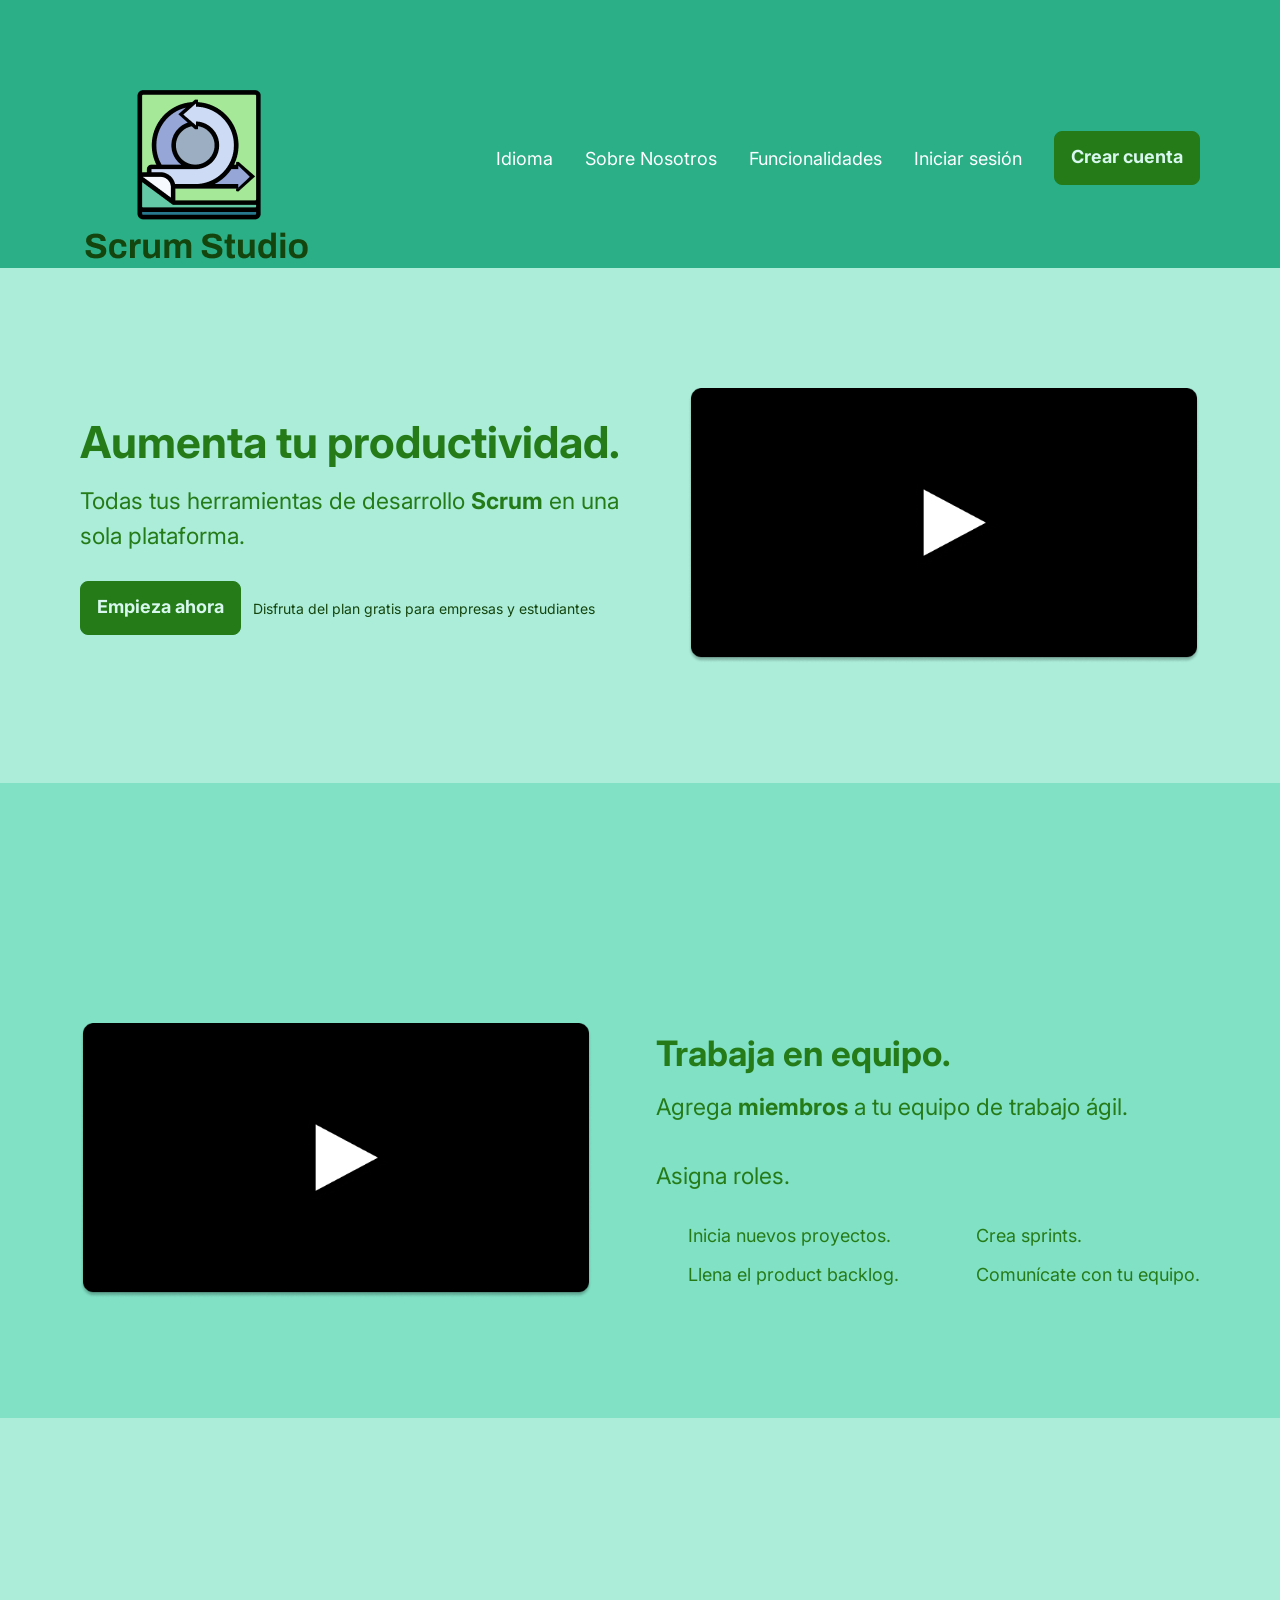
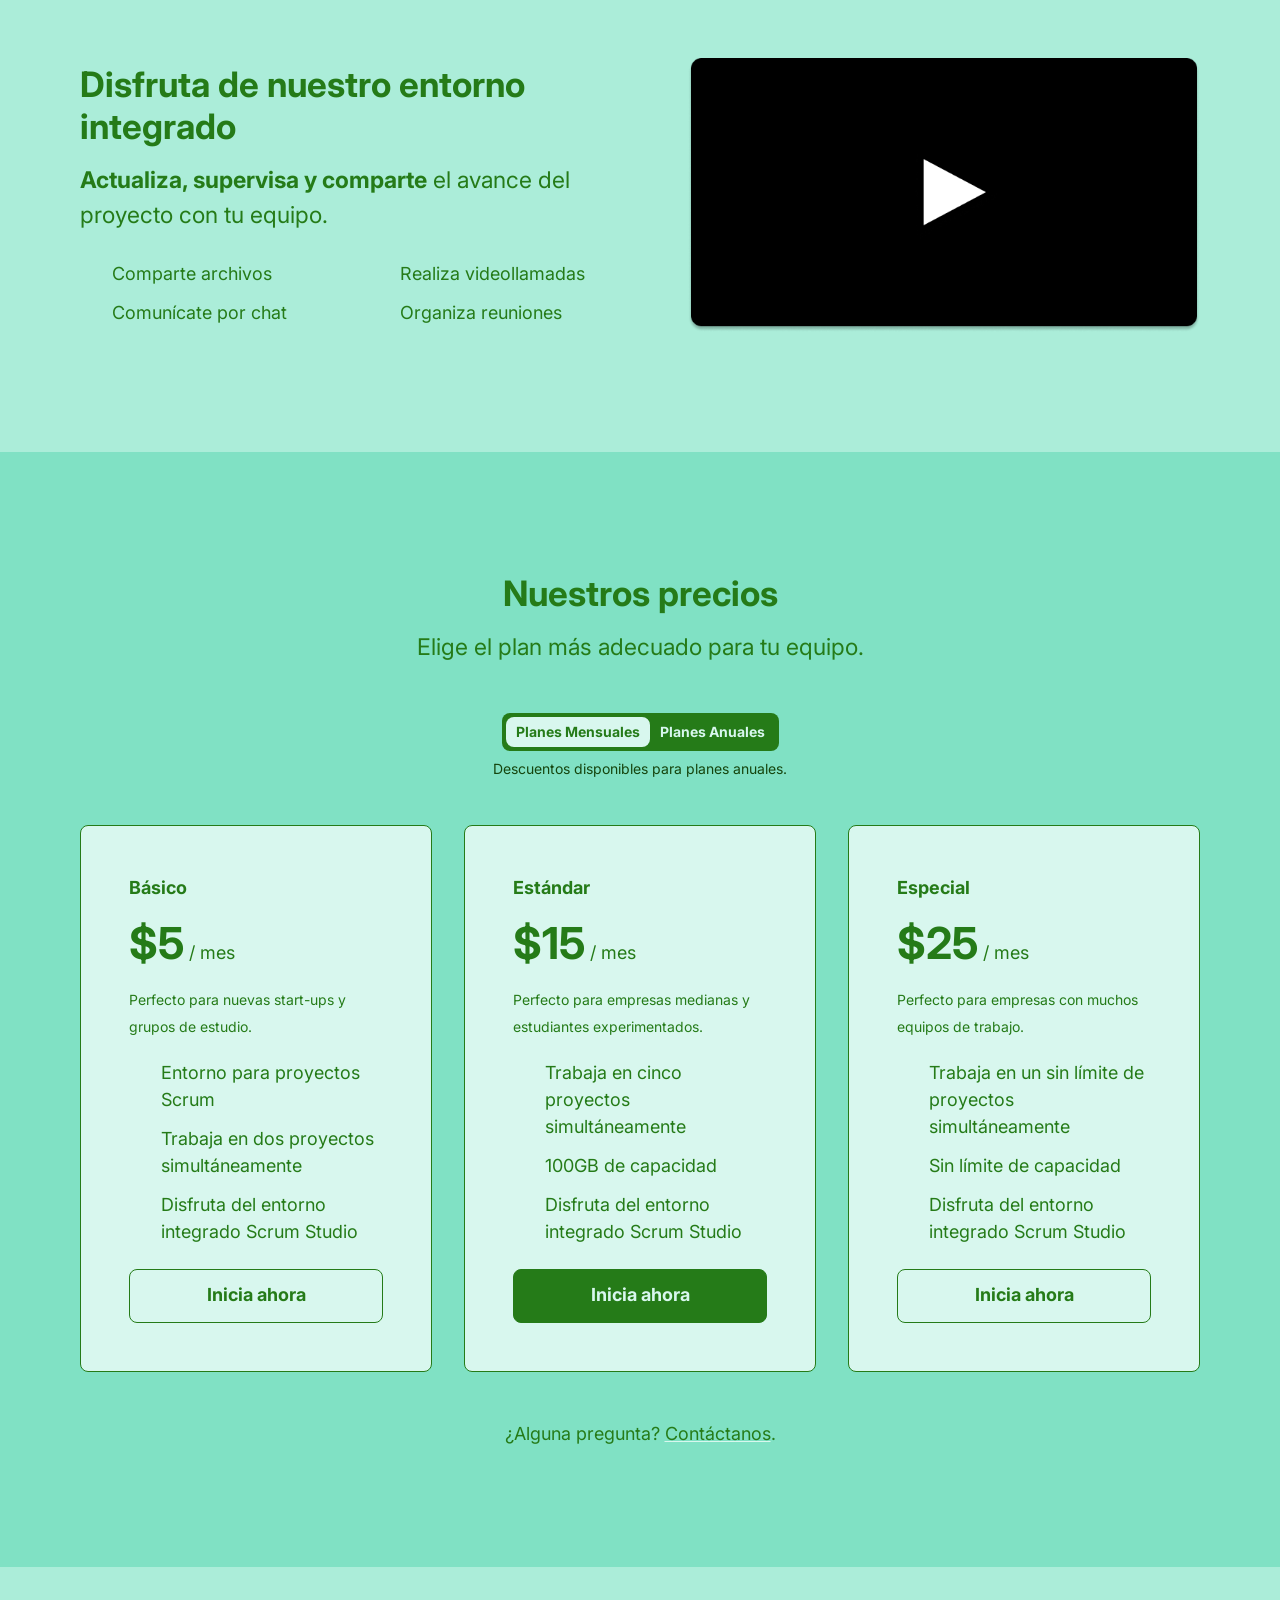
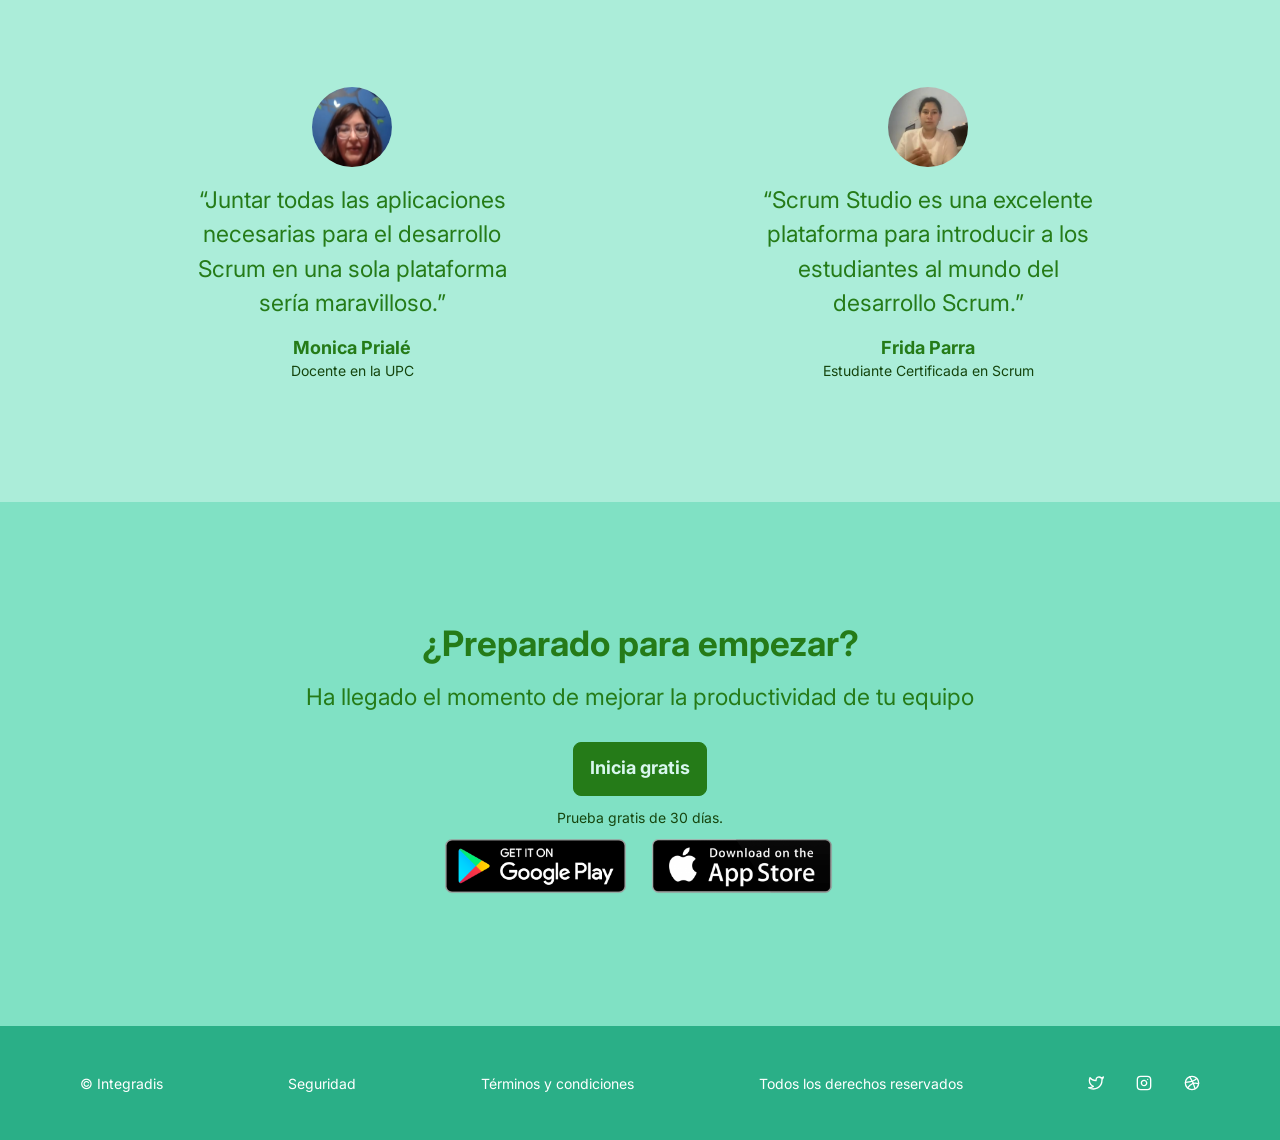
==== commit 625fb7f8: "Update index.html" ====
--- a/docs/index.html
+++ b/docs/index.html
@@ -165,7 +165,7 @@
               <p class="ui-section-testimonial--author"><strong>Monica Prialé</strong><br><small class="ui-text-note">Docente en la UPC</small></p>
             </div>
             <div class="ui-layout-column-4">
-              <img src="img/Frida.png" alt="#" class="ui-section-testimonial--google">
+              <img src="img/Frida.png" alt="#" class="ui-section-testimonial--avatar">
               <p class="ui-section-testimonial--quote ui-text-intro">&ldquo;Scrum Studio es una excelente plataforma para introducir a los estudiantes al mundo del desarrollo Scrum.&rdquo;</p>
               <p class="ui-section-testimonial--author"><strong>Frida Parra</strong><br><small class="ui-text-note">Estudiante Certificada en Scrum</small></p>
             </div>
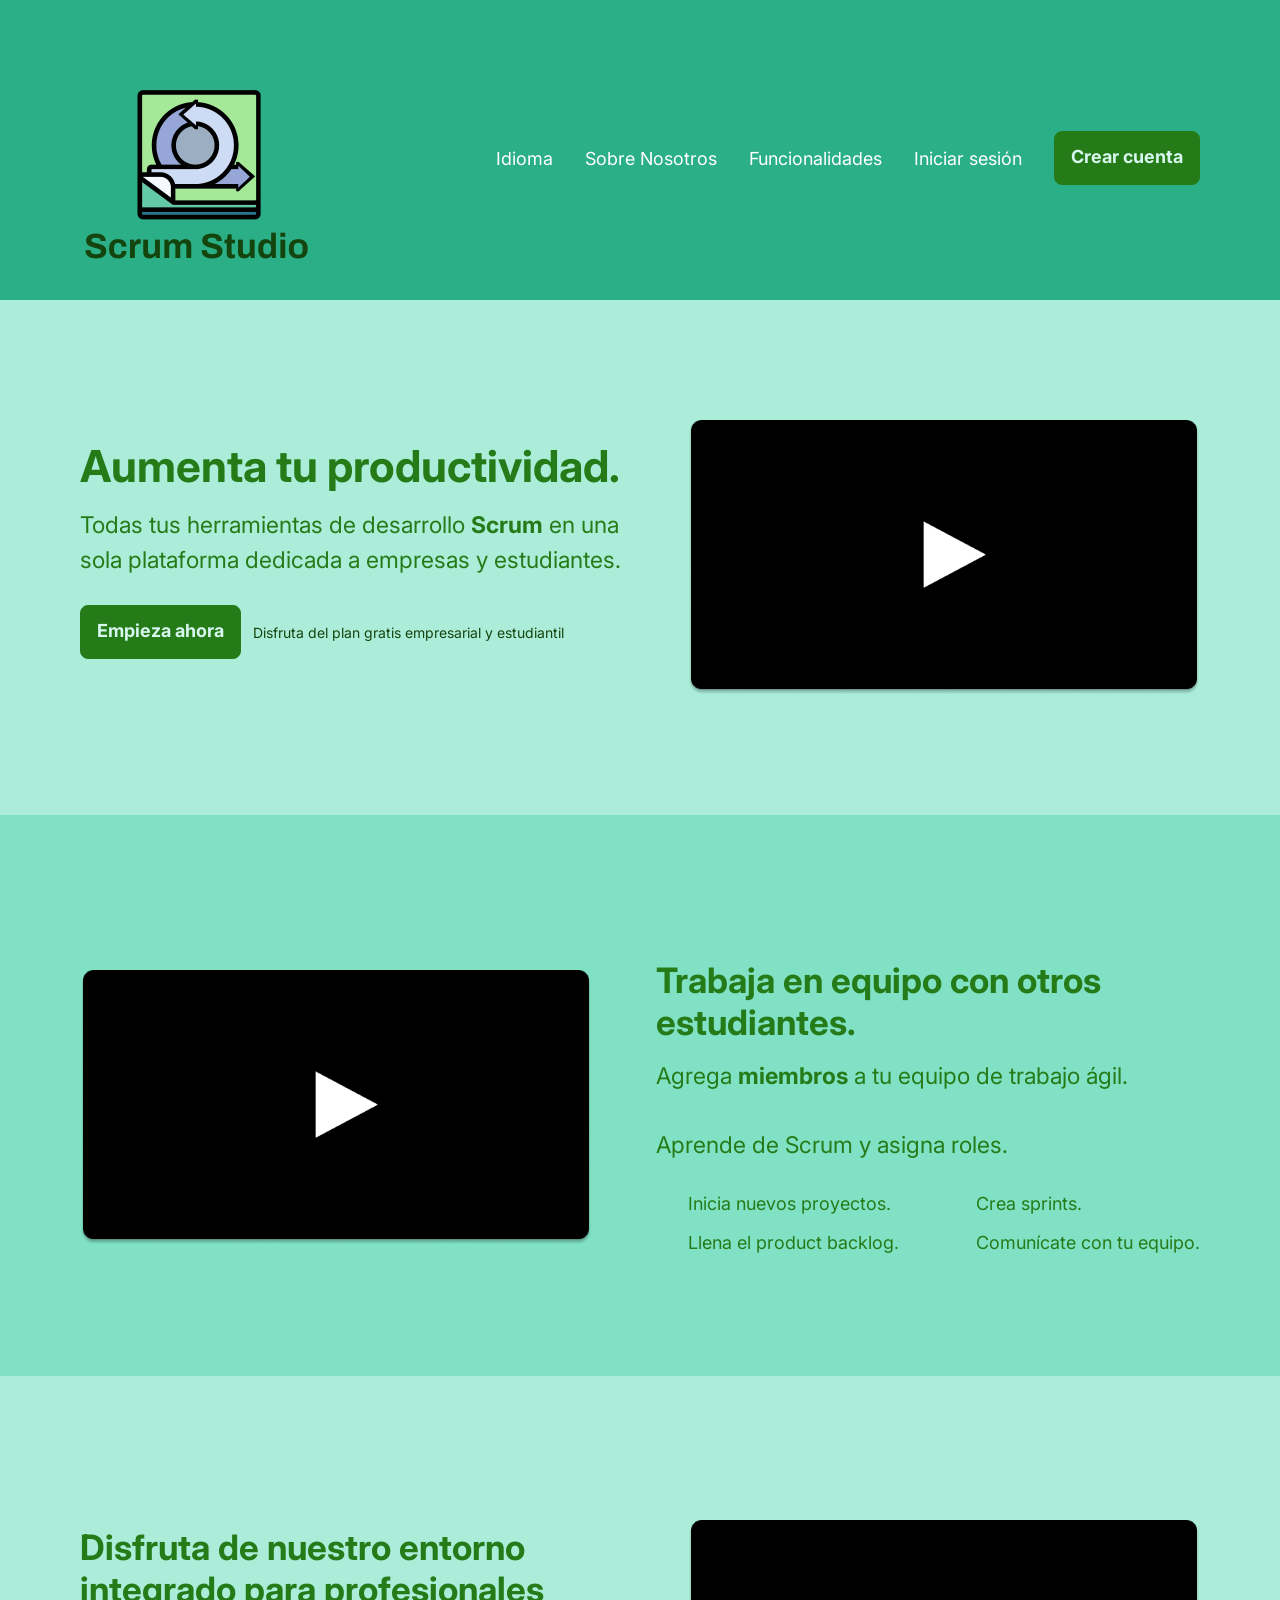
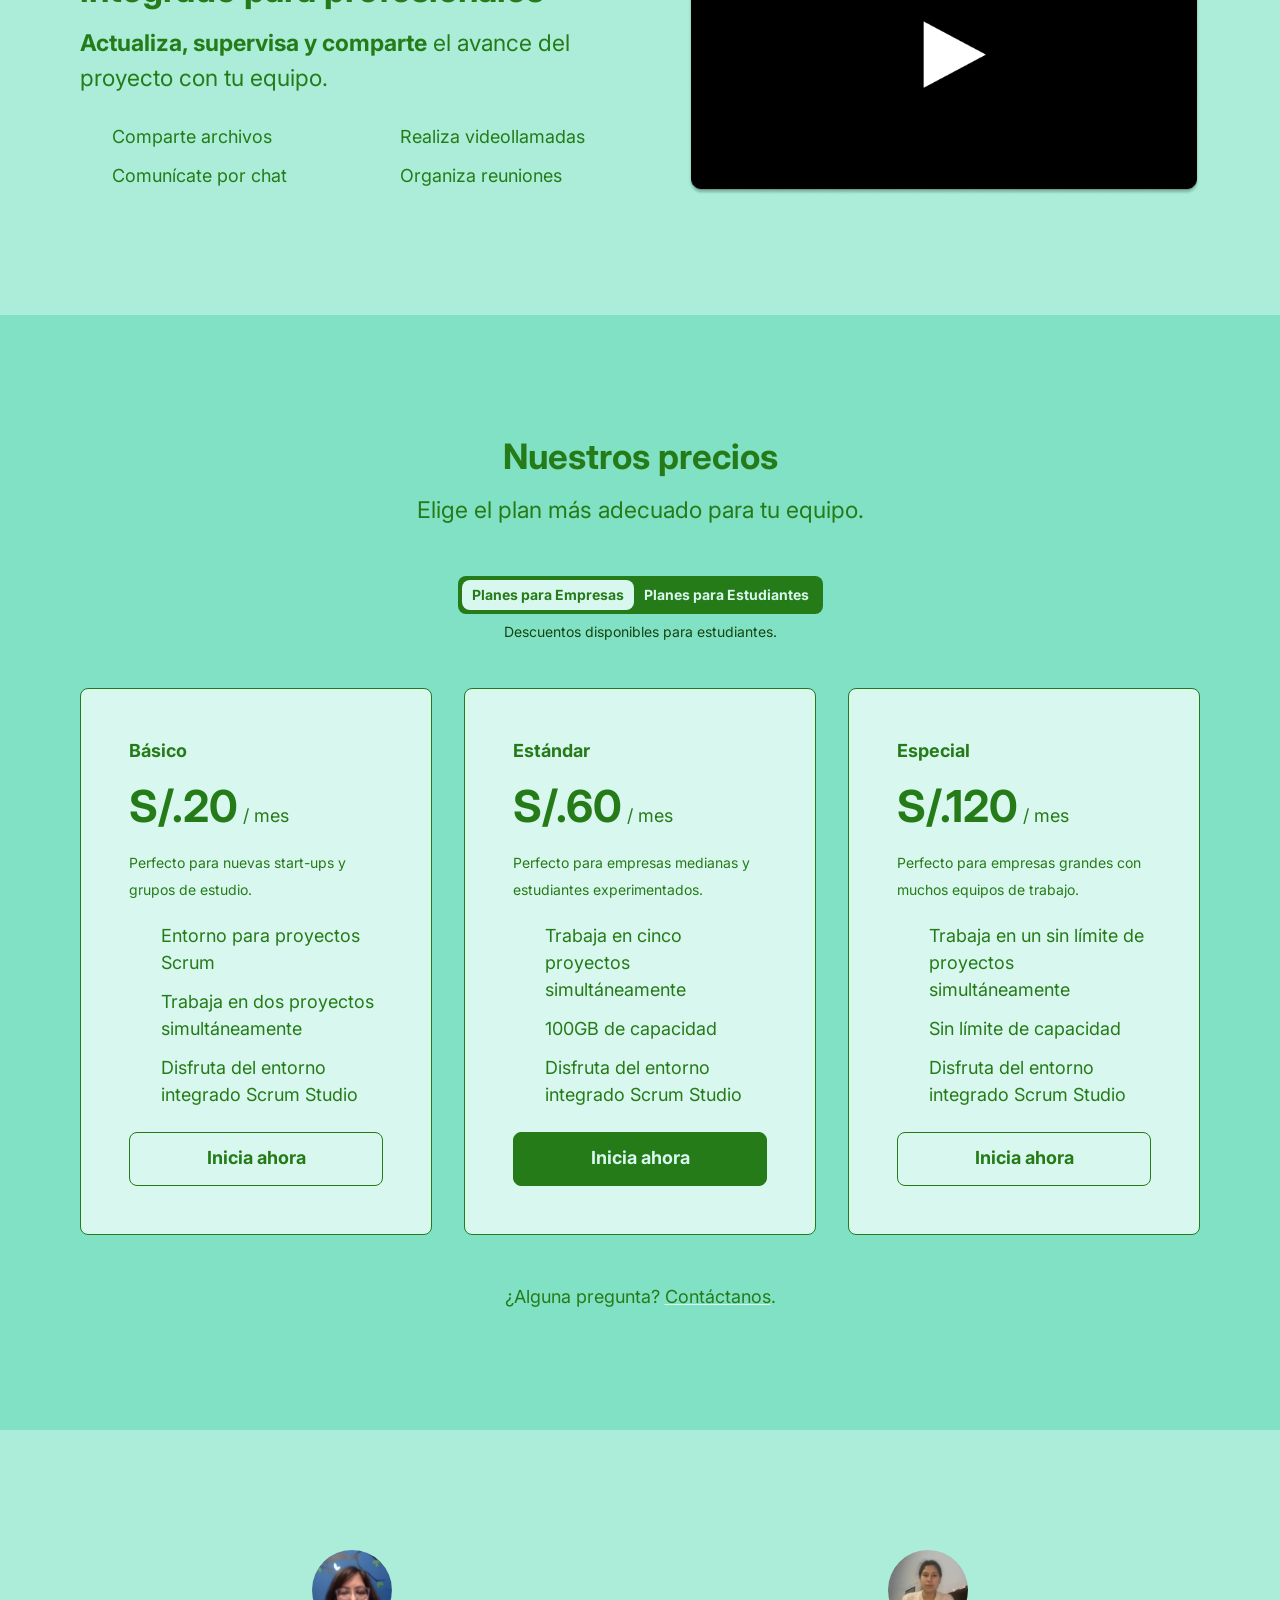
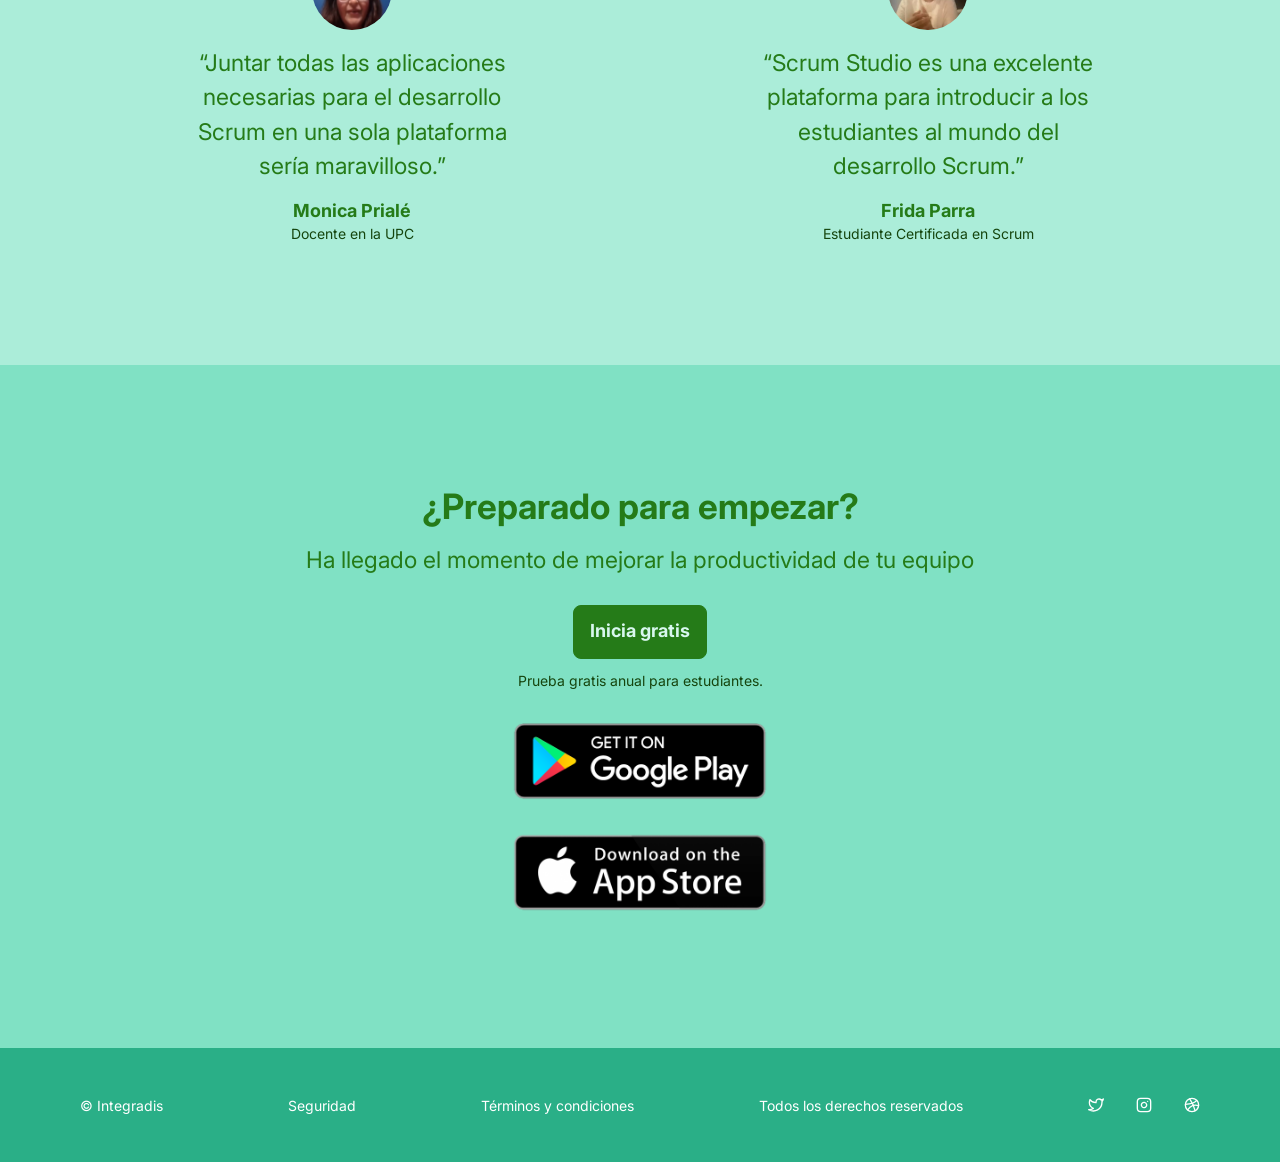
==== commit 4c34dc09: "Actualizacion Se ha cambiado el padding y se han reorganizado los precios" ====
--- a/docs/index.html
+++ b/docs/index.html
@@ -34,7 +34,7 @@
             <a href="#" role="link" aria-label="#" class="ui-section-header--nav-link">Sobre Nosotros</a>
             <a href="#" role="link" aria-label="#" class="ui-section-header--nav-link">Funcionalidades</a>
             <a href="#" role="link" aria-label="#" class="ui-section-header--nav-link">Iniciar sesión</a>
-            <a href="#" class="ui-component-button ui-component-button-normal ui-component-button-primary" role="link" aria-label="#">Crear cuenta</a>
+            <a href="#" class="ui-component-button ui-component-button-normal ui-component-button-primary rukkhadevata" role="link" aria-label="#">Crear cuenta</a>
           </nav>
         </div>
       </div>
@@ -46,10 +46,10 @@
           <div class="ui-section-hero__layout ui-layout-grid ui-layout-grid-2">
             <div>
               <h1>Aumenta tu productividad.</h1>
-              <p class="ui-text-intro">Todas tus herramientas de desarrollo <strong>Scrum</strong> en una sola plataforma.</p>
+              <p class="ui-text-intro">Todas tus herramientas de desarrollo <strong>Scrum</strong> en una sola plataforma dedicada a empresas y estudiantes.</p>
               <div class="ui-component-cta ui-layout-flex">
                 <a href="#" role="link" aria-label="#" class="ui-component-button ui-component-button-normal ui-component-button-primary">Empieza ahora</a>
-                <p class="ui-text-note"><small>Disfruta del plan gratis para empresas y estudiantes</small></p>
+                <p class="ui-text-note"><small>Disfruta del plan gratis empresarial y estudiantil </small></p>
               </div>
             </div>
             <a href="#" role="link" aria-label="#">
@@ -64,8 +64,8 @@
           <div class="ui-section-feature__layout ui-layout-grid ui-layout-grid-2">
             <img src="img/videoWireframe.png" alt="#" class="ui-image-half-left">
             <div>
-              <h2>Trabaja en equipo.</h2>
-              <p class="ui-text-intro">Agrega <strong>miembros</strong> a tu equipo de trabajo ágil.<br><br>Asigna roles.</p>
+              <h2>Trabaja en equipo con otros estudiantes.</h2>
+              <p class="ui-text-intro">Agrega <strong>miembros</strong> a tu equipo de trabajo ágil.<br><br>Aprende de Scrum y asigna roles.</p>
               <ul class="ui-component-list ui-component-list-feature ui-layout-grid">
                 <li class="ui-component-list--item ui-component-list--item-check">Inicia nuevos proyectos.</li>
                 <li class="ui-component-list--item ui-component-list--item-check">Crea sprints.</li>
@@ -79,7 +79,7 @@
           <div class="ui-layout-container">
           <div class="ui-section-feature__layout ui-layout-grid ui-layout-grid-2">
             <div>
-              <h2>Disfruta de nuestro entorno integrado</h2>
+              <h2>Disfruta de nuestro entorno integrado para profesionales</h2>
               <p class="ui-text-intro"><strong>Actualiza, supervisa y comparte</strong> el avance del proyecto con tu equipo.</p>
               <ul class="ui-component-list ui-component-list-feature ui-layout-grid">
                 <li class="ui-component-list--item ui-component-list--item-check">Comparte archivos</li>
@@ -101,10 +101,10 @@
           <input type="radio" name="toggle" id="ui-component-toggle__monthly" checked>
           <input type="radio" name="toggle" id="ui-component-toggle__yearly">
           <div class="ui-component-toggle ui-layout-flex">
-            <label for="ui-component-toggle__monthly" class="ui-component-toggle--label">Planes Mensuales</label>
-            <label for="ui-component-toggle__yearly" class="ui-component-toggle--label">Planes Anuales</label>
-          </div>
-          <p class="ui-text-note"><small>Descuentos disponibles para planes anuales.</small></p>
+            <label for="ui-component-toggle__monthly" class="ui-component-toggle--label">Planes para Empresas</label>
+            <label for="ui-component-toggle__yearly" class="ui-component-toggle--label">Planes para Estudiantes</label>
+          </div>
+          <p class="ui-text-note"><small>Descuentos disponibles para estudiantes.</small></p>
           <div class="ui-section-pricing__layout ui-layout-grid ui-layout-grid-3">
             <div class="ui-component-card ui-component-card--pricing">
               <span><strong>Básico</strong></span>
@@ -143,7 +143,7 @@
                 <span>/</span>
                 <span>mes</span>
               </div>
-              <span><small>Perfecto para empresas con muchos equipos de trabajo.</small></span>
+              <span><small>Perfecto para empresas grandes con muchos equipos de trabajo.</small></span>
               <ul class="ui-component-list ui-component-list--pricing ui-layout-grid">
                 <li class="ui-component-list--item ui-component-list--item-check">Trabaja en un sin límite de proyectos simultáneamente</li>
                 <li class="ui-component-list--item ui-component-list--item-check">Sin límite de capacidad</li>
@@ -180,12 +180,12 @@
             <p class="ui-text-intro">Ha llegado el momento de mejorar la productividad de tu equipo</p>
             <div class="ui-component-cta ui-layout-flex">
               <a href="#" role="link" aria-label="#" class="ui-component-button ui-component-button-normal ui-component-button-primary">Inicia gratis</a>
-              <p class="ui-text-note"><small>Prueba gratis de 30 días. </small></p>
-            </div>
-            <div class="ui-section-testimonial--download">
-                <img src="img/googleplay.png" alt="#">
-                <img src="img/appstore.png" alt="#">
-              </div>
+              <p class="ui-text-note"><small>Prueba gratis anual para estudiantes. </small></p>
+            </div>
+            <div class="ui-section-testimonial--layout ui-layout-grid">
+                <img src="img/googleplay.png" alt="#" class="img-responsive">
+                <img src="img/appstore.png" alt="#" class="img-responsive">
+            </div>
           </div>
         </div>
       </section>
--- a/docs/style.css
+++ b/docs/style.css
@@ -157,6 +157,7 @@
   .ui-component-cta {
     flex-direction: column;
     row-gap: var(--ui-gap-cta);
+    margin-bottom: 1rem;
   }
   
   .ui-component-button {
@@ -369,7 +370,7 @@
   
   .ui-section-feature {
     padding-bottom: 5rem;
-    padding-top: 5rem;
+    padding-top: 0.5rem;
   }
   
   .ui-section-feature__layout { 
@@ -415,20 +416,20 @@
     font-weight: 700;
   }
   
-  .ui-component-card--pricing-amount-1::before { content: "$5"; }
+  .ui-component-card--pricing-amount-1::before { content: "S/.20"; }
   
   #ui-component-toggle__yearly:checked ~ div
-  .ui-component-card--pricing-amount-1::before { content: "$3"; }
-  
-  .ui-component-card--pricing-amount-2::before { content: "$15"; }
+  .ui-component-card--pricing-amount-1::before { content: "S/.15"; }
+  
+  .ui-component-card--pricing-amount-2::before { content: "S/.60"; }
   
   #ui-component-toggle__yearly:checked ~ div
-  .ui-component-card--pricing-amount-2::before { content: "$13"; }
-  
-  .ui-component-card--pricing-amount-3::before { content: "$25"; }
+  .ui-component-card--pricing-amount-2::before { content: "S/.45"; }
+  
+  .ui-component-card--pricing-amount-3::before { content: "S/.120"; }
   
   #ui-component-toggle__yearly:checked ~ div
-  .ui-component-card--pricing-amount-3::before { content: "$23"; }
+  .ui-component-card--pricing-amount-3::before { content: "S/.100"; }
   
   .ui-component-list--pricing {
     margin-bottom: 1.5rem;
@@ -552,7 +553,7 @@
     }
   
     .ui-section-header {
-      padding-bottom: 0;
+      padding-bottom: 2rem;
       padding-top: 2rem;
     }
   
@@ -602,13 +603,29 @@
       padding-bottom: 2rem;
       padding-top: 2rem;
     }
+
+    .img-responsive {
+      width: 18rem;
+    }
   }
   
   @media screen and (max-width: 48rem) {
   
   .logo{
     width: 110px;
-  }
+    }
+
+  .rukkhadevata {
+    visibility: hidden;
+    }
+  .img-responsive{
+    width: 16rem;
+  }
+
+  .color {
+    background-color: #80E1C4;
+  }
+
   }
   
   @media screen and (min-width: 64rem) {
@@ -631,6 +648,7 @@
       flex-direction: row;
       justify-content: start;
     }
+
   }
   
   @media screen and (min-width: 75rem) {
@@ -683,7 +701,7 @@
     }
   
     .ui-section-feature__layout:last-of-type {
-      margin-top: 7.5rem;
+      margin-top: 1.5rem;
     }
   
     .ui-component-list-feature {
--- a/docs/style.css
+++ b/docs/style.css
@@ -157,6 +157,7 @@
   .ui-component-cta {
     flex-direction: column;
     row-gap: var(--ui-gap-cta);
+    margin-bottom: 1rem;
   }
   
   .ui-component-button {
@@ -369,7 +370,7 @@
   
   .ui-section-feature {
     padding-bottom: 5rem;
-    padding-top: 5rem;
+    padding-top: 0.5rem;
   }
   
   .ui-section-feature__layout { 
@@ -415,20 +416,20 @@
     font-weight: 700;
   }
   
-  .ui-component-card--pricing-amount-1::before { content: "$5"; }
+  .ui-component-card--pricing-amount-1::before { content: "S/.20"; }
   
   #ui-component-toggle__yearly:checked ~ div
-  .ui-component-card--pricing-amount-1::before { content: "$3"; }
-  
-  .ui-component-card--pricing-amount-2::before { content: "$15"; }
+  .ui-component-card--pricing-amount-1::before { content: "S/.15"; }
+  
+  .ui-component-card--pricing-amount-2::before { content: "S/.60"; }
   
   #ui-component-toggle__yearly:checked ~ div
-  .ui-component-card--pricing-amount-2::before { content: "$13"; }
-  
-  .ui-component-card--pricing-amount-3::before { content: "$25"; }
+  .ui-component-card--pricing-amount-2::before { content: "S/.45"; }
+  
+  .ui-component-card--pricing-amount-3::before { content: "S/.120"; }
   
   #ui-component-toggle__yearly:checked ~ div
-  .ui-component-card--pricing-amount-3::before { content: "$23"; }
+  .ui-component-card--pricing-amount-3::before { content: "S/.100"; }
   
   .ui-component-list--pricing {
     margin-bottom: 1.5rem;
@@ -552,7 +553,7 @@
     }
   
     .ui-section-header {
-      padding-bottom: 0;
+      padding-bottom: 2rem;
       padding-top: 2rem;
     }
   
@@ -602,13 +603,29 @@
       padding-bottom: 2rem;
       padding-top: 2rem;
     }
+
+    .img-responsive {
+      width: 18rem;
+    }
   }
   
   @media screen and (max-width: 48rem) {
   
   .logo{
     width: 110px;
-  }
+    }
+
+  .rukkhadevata {
+    visibility: hidden;
+    }
+  .img-responsive{
+    width: 16rem;
+  }
+
+  .color {
+    background-color: #80E1C4;
+  }
+
   }
   
   @media screen and (min-width: 64rem) {
@@ -631,6 +648,7 @@
       flex-direction: row;
       justify-content: start;
     }
+
   }
   
   @media screen and (min-width: 75rem) {
@@ -683,7 +701,7 @@
     }
   
     .ui-section-feature__layout:last-of-type {
-      margin-top: 7.5rem;
+      margin-top: 1.5rem;
     }
   
     .ui-component-list-feature {
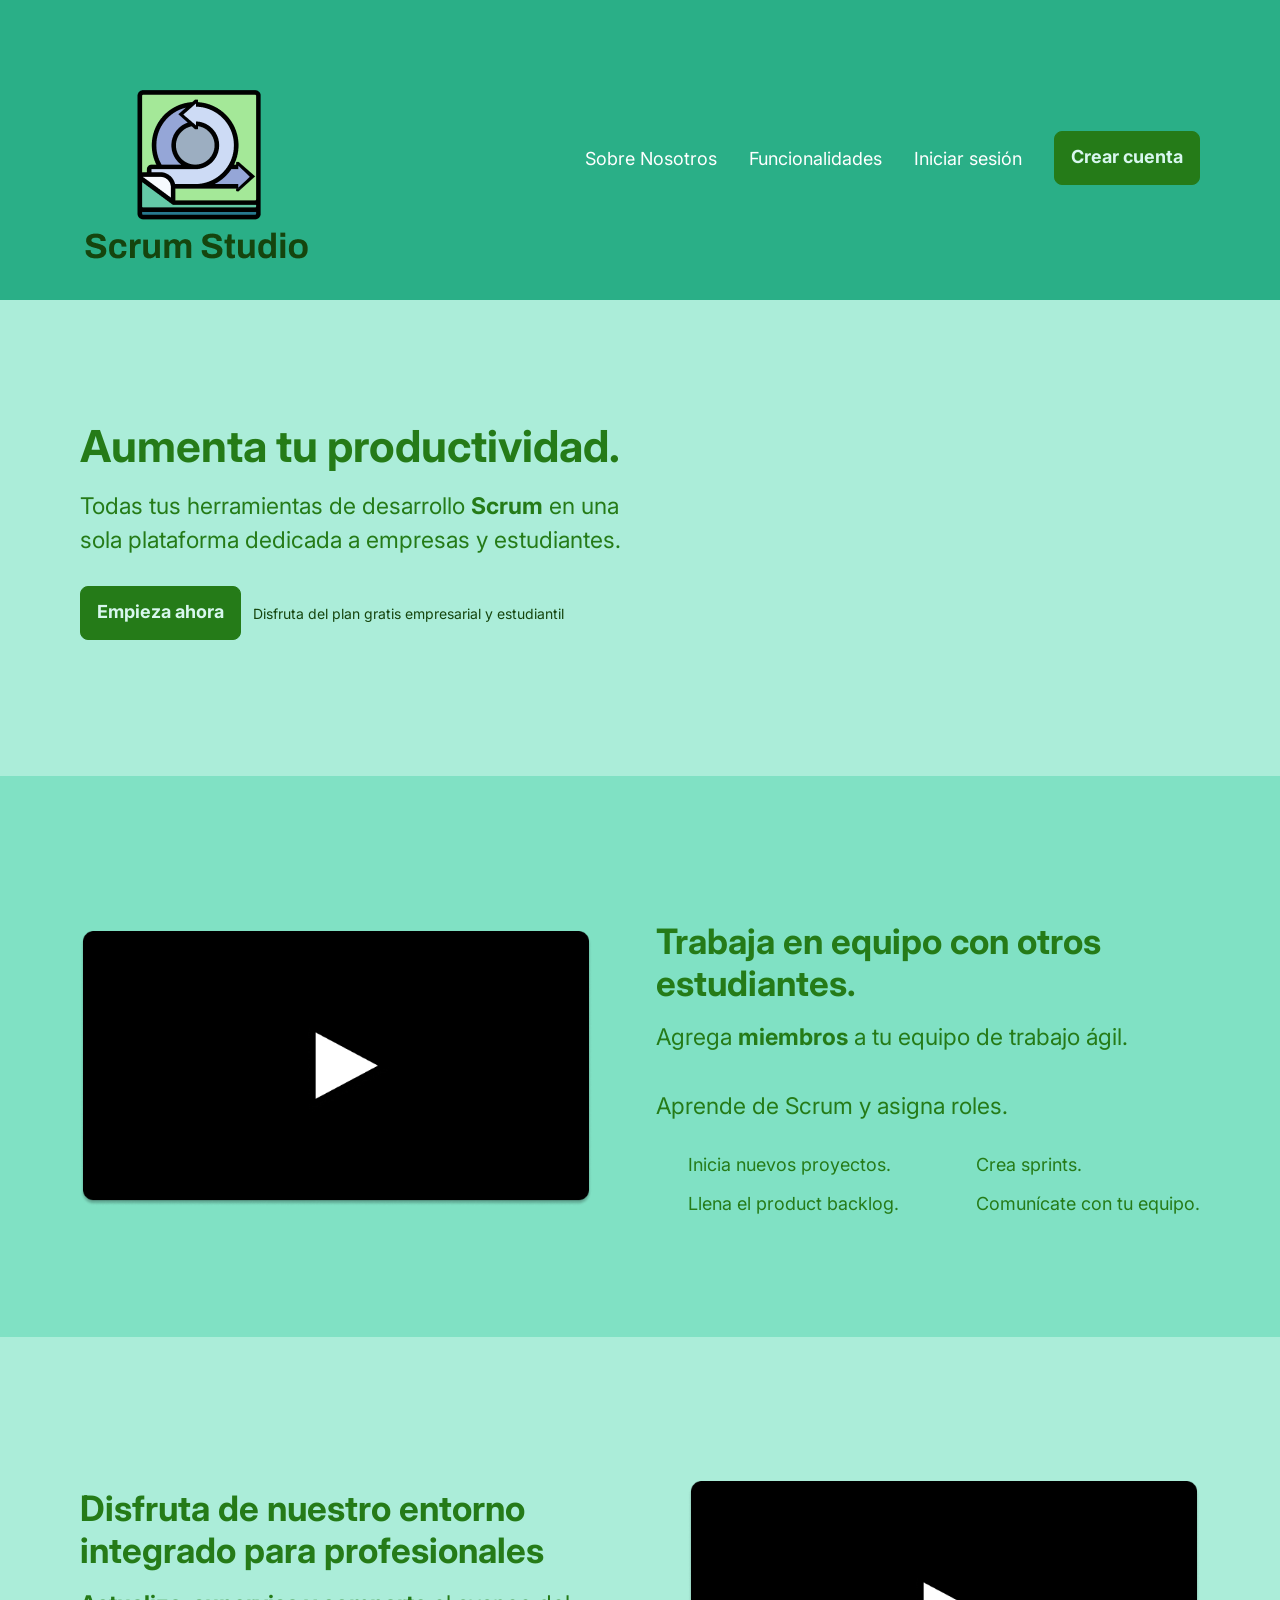
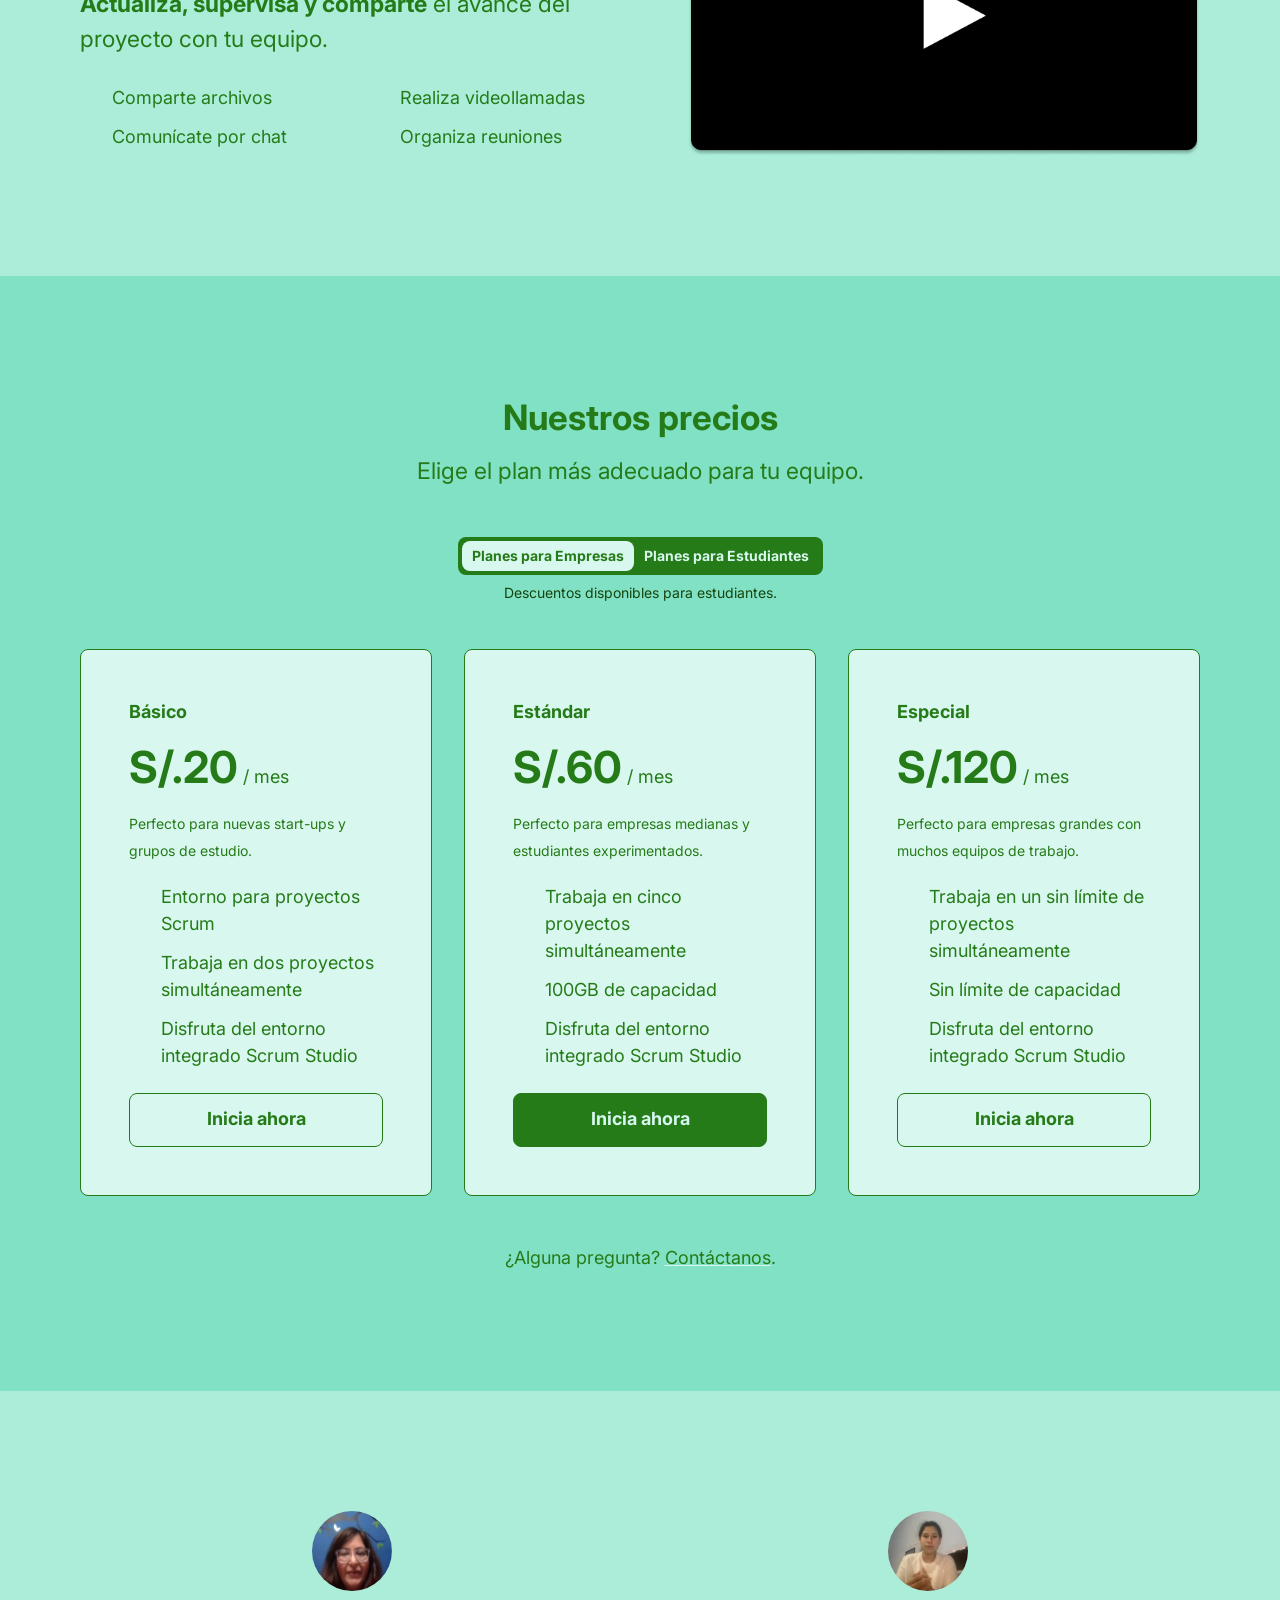
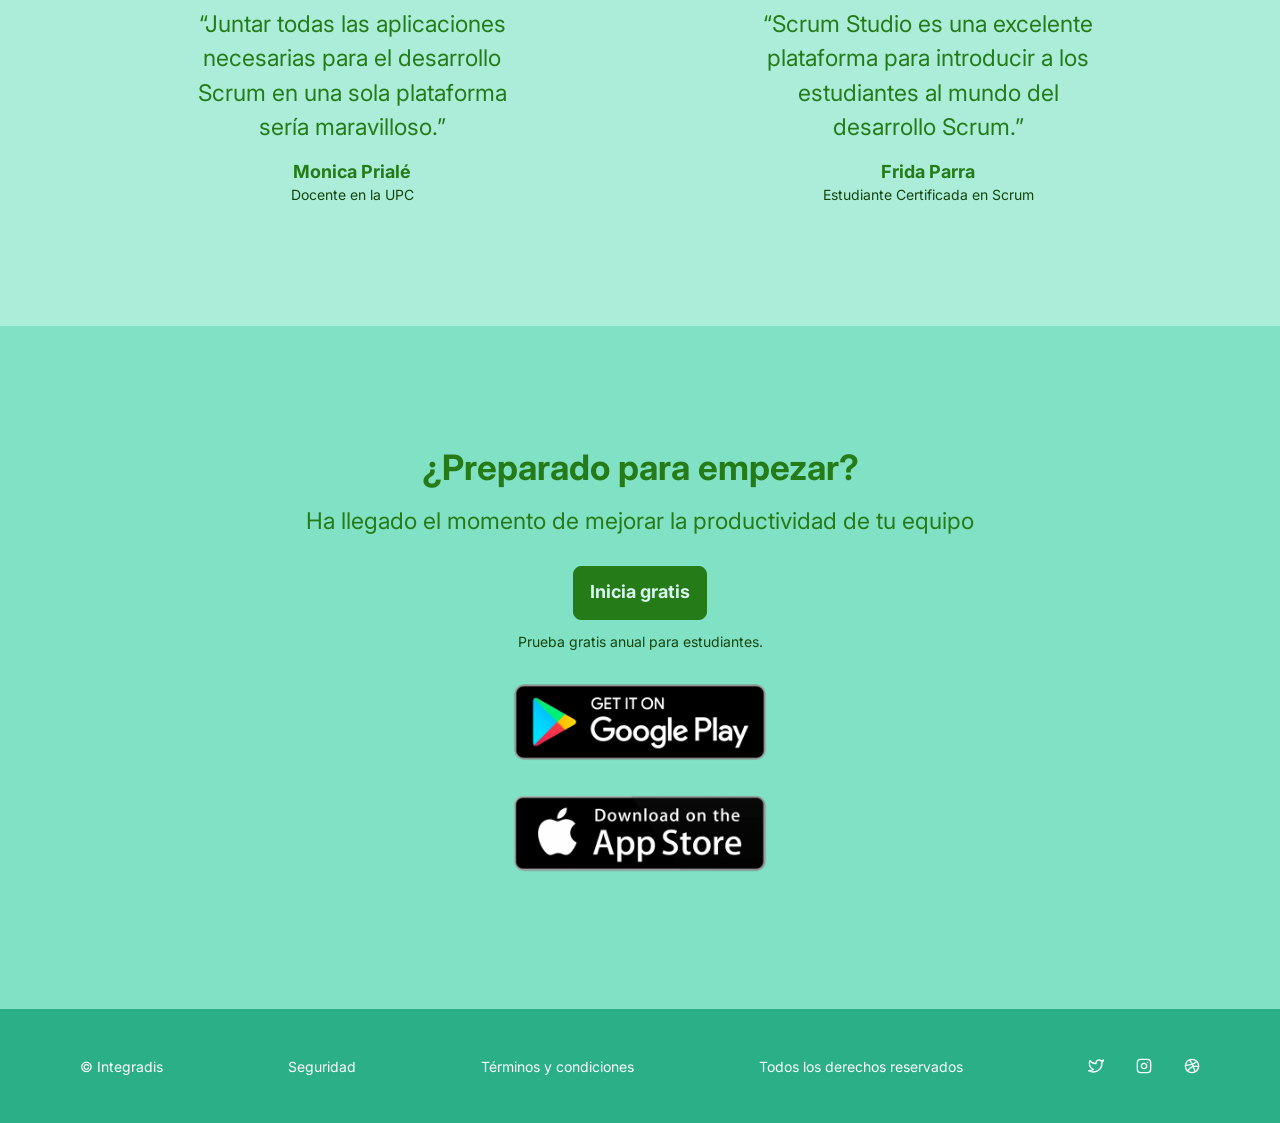
==== commit 16291692: "Update index.html" ====
--- a/docs/index.html
+++ b/docs/index.html
@@ -30,10 +30,9 @@
           <input type="checkbox" id="ui-section-header--menu-id">
           <label for="ui-section-header--menu-id" class="ui-section-header--menu-icon"></label>
           <nav role="navigation" class="ui-section-header--nav ui-layout-flex">
-            <a href="#" role="link" aria-label="#" class="ui-section-header--nav-link">Idioma</a>
-            <a href="#" role="link" aria-label="#" class="ui-section-header--nav-link">Sobre Nosotros</a>
-            <a href="#" role="link" aria-label="#" class="ui-section-header--nav-link">Funcionalidades</a>
-            <a href="#" role="link" aria-label="#" class="ui-section-header--nav-link">Iniciar sesión</a>
+            <a href="#testimonials" role="link" aria-label="#" class="ui-section-header--nav-link">Sobre Nosotros</a>
+            <a href="#prices" role="link" aria-label="#" class="ui-section-header--nav-link">Funcionalidades</a>
+            <a href="#closer" role="link" aria-label="#" class="ui-section-header--nav-link">Iniciar sesión</a>
             <a href="#" class="ui-component-button ui-component-button-normal ui-component-button-primary rukkhadevata" role="link" aria-label="#">Crear cuenta</a>
           </nav>
         </div>
@@ -53,7 +52,7 @@
               </div>
             </div>
             <a href="#" role="link" aria-label="#">
-              <img src="img/videoWireframe.png" loading="lazy" alt="#" class="ui-image-half-right">
+              <iframe src="https://www.youtube.com/embed/Al3K0JaSMos" class="iframenew" frameborder="0" allow="accelerometer" allowfullscreen></iframe>
             </a>
           </div>
         </div>
@@ -94,7 +93,7 @@
       </div>
       </section>
   
-  <section class="ui-section-pricing">
+  <section class="ui-section-pricing" id="prices">
         <div class="ui-layout-container">
           <h2>Nuestros precios</h2>
           <p class="ui-text-intro">Elige el plan más adecuado para tu equipo.</p>
@@ -156,7 +155,7 @@
         </div>
       </section>
 
-     <section class="ui-section-testimonial">
+     <section class="ui-section-testimonial" id="testimonials">
         <div class="ui-layout-container">
           <div class="ui-section-testimonial__layout ui-layout-grid ui-layout-grid-2">
             <div class="ui-layout-column-4">
@@ -173,7 +172,7 @@
         </div>
       </section>
 
-      <section class="ui-section-close">
+      <section class="ui-section-close" id="closer">
         <div class="ui-layout-container">
           <div class="ui-layout-column-6 ui-layout-column-center">
             <h2>¿Preparado para empezar?</h2>
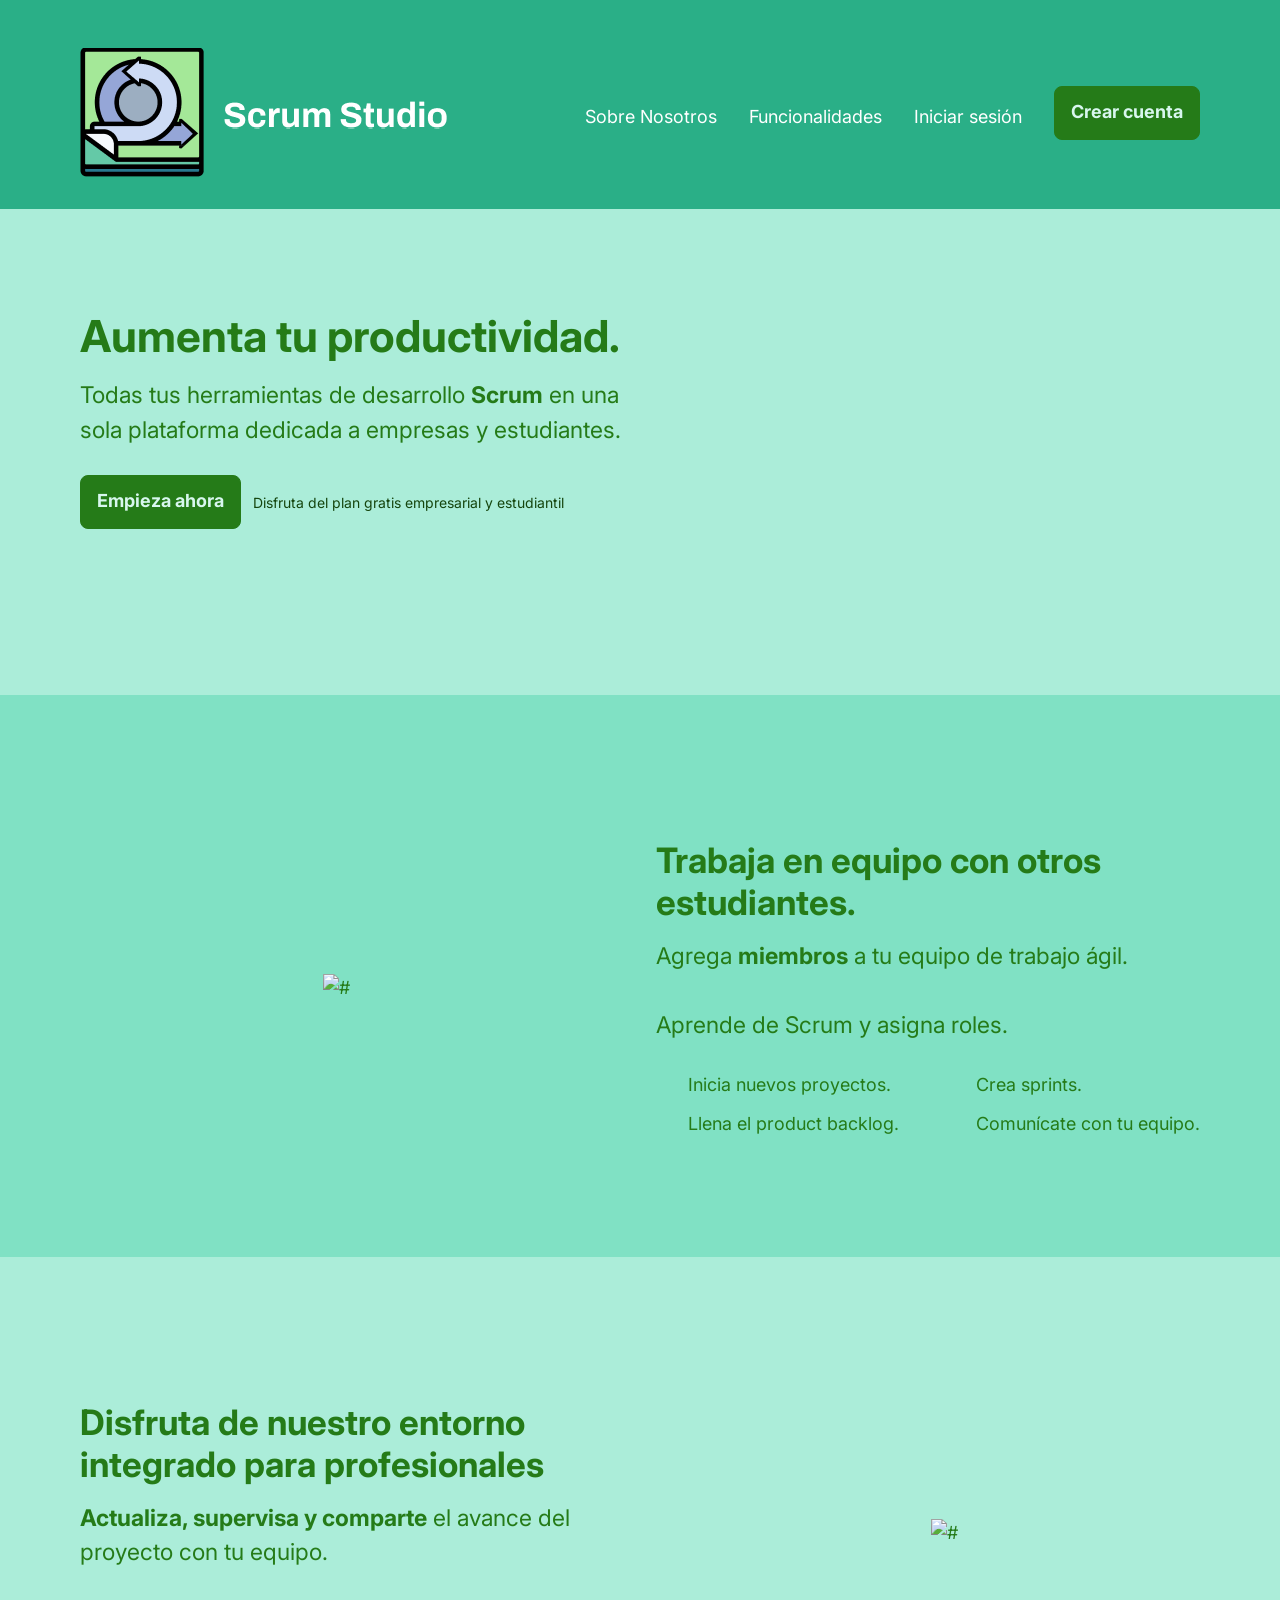
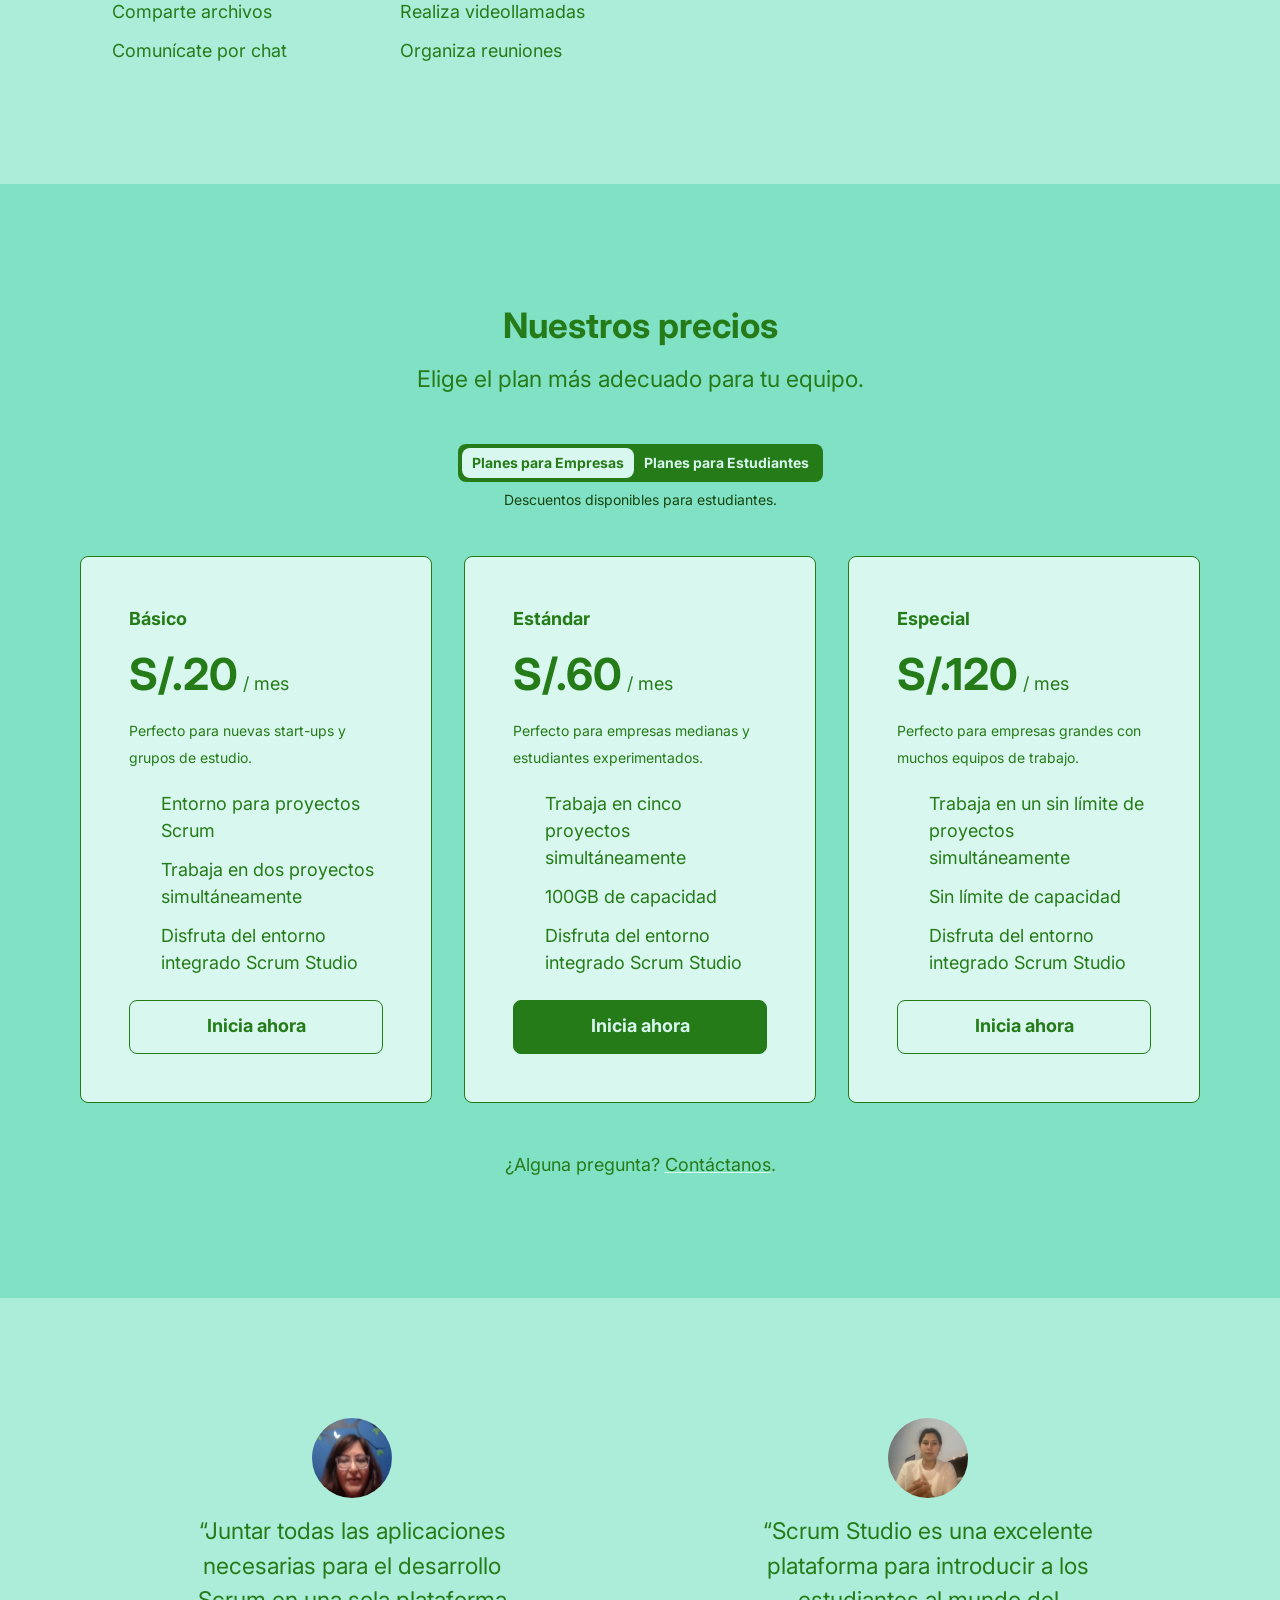
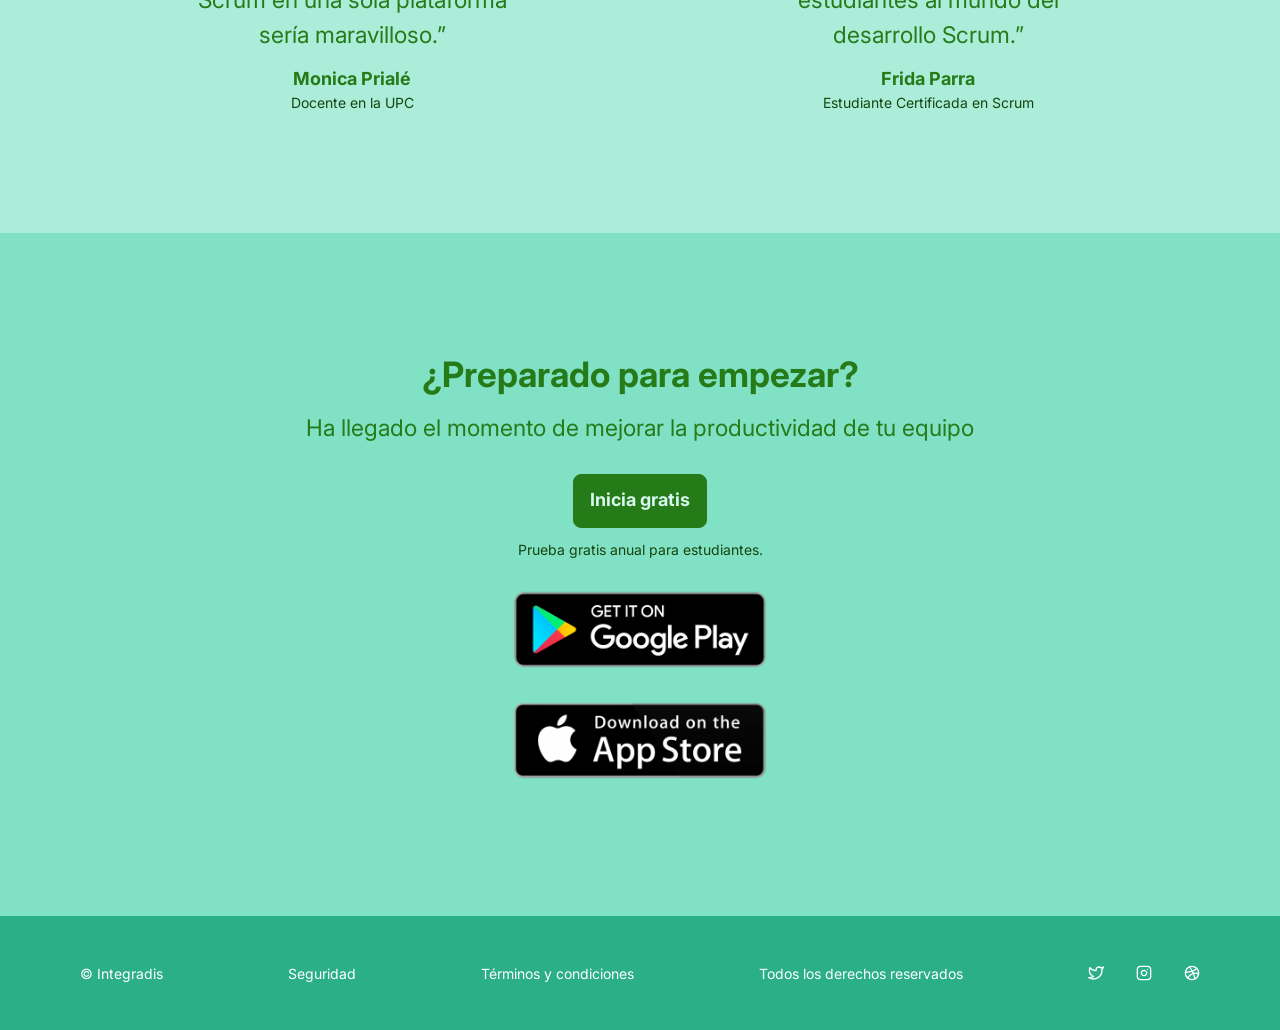
==== commit 7c43a63c: "Add files via upload ola" ====
--- a/docs/index.html
+++ b/docs/index.html
@@ -25,7 +25,7 @@
       <div class="ui-layout-container">
         <div class="ui-section-header__layout ui-layout-flex">
           <a href="#" role="link" aria-label="#" class="ui-section-header--logo">
-            <img class="logo" src="img/logo.png"/>
+            <img class="logo" src="img/logo2.png"/>
           </a>
           <input type="checkbox" id="ui-section-header--menu-id">
           <label for="ui-section-header--menu-id" class="ui-section-header--menu-icon"></label>
@@ -61,7 +61,7 @@
       <section class="ui-section-feature color">
         <div class="ui-layout-container">
           <div class="ui-section-feature__layout ui-layout-grid ui-layout-grid-2">
-            <img src="img/videoWireframe.png" alt="#" class="ui-image-half-left">
+            <img src="img/iphone 3.png" alt="#" class="ui-image-half-left">
             <div>
               <h2>Trabaja en equipo con otros estudiantes.</h2>
               <p class="ui-text-intro">Agrega <strong>miembros</strong> a tu equipo de trabajo ágil.<br><br>Aprende de Scrum y asigna roles.</p>
@@ -87,7 +87,7 @@
                 <li class="ui-component-list--item ui-component-list--item-check">Organiza reuniones</li>
               </ul>
             </div>
-            <img src="img/videoWireframe.png" alt="#" class="ui-image-half-right">
+            <img src="img/iphone2.png" alt="#" class="ui-image-half-right">
           </div>
         </div>
       </div>
--- a/docs/style.css
+++ b/docs/style.css
@@ -63,6 +63,10 @@
   *:before,
   *:after { 
     box-sizing: inherit; 
+  }
+
+  main {
+    padding-top: 10rem;
   }
   
   body {
@@ -174,12 +178,22 @@
     background-color: var(--ui-color-marca);
     color: var(--ui-color-tipografia-boton);
   }
+
+  .ui-component-button-primary:hover {
+    background-color: #216b15;
+    color: var(--ui-color-tipografia-boton);
+  }
   
   .ui-component-button-secondary {
     background-color: var(--ui-color-background-primario);
     color: var(--ui-color-marca);
   }
   
+  .ui-component-button-secondary:hover {
+    background-color: var(--ui-color-marca);
+    color: var(--ui-color-tipografia-boton);
+  }
+
   .ui-component-button-big, .ui-component-button-normal { 
     padding: .75rem 1rem .875rem; 
   }
@@ -254,6 +268,10 @@
     background-color: #2aaf87;
     padding-bottom: 1.25rem;
     padding-top: 1.25rem;
+    position: fixed;
+    left: 0;
+    right: 0;
+    top: 0;
   }
   
   .ui-section-header__layout { 
@@ -296,6 +314,11 @@
   .ui-section-header--menu-icon::after { 
     top: .6875rem;
  }
+
+ .iframenew {
+  width: 28rem;
+  height: 18rem;
+ }
   
   #ui-section-header--menu-id:checked ~
   .ui-section-header--menu-icon::before {
@@ -314,7 +337,7 @@
     gap: var(--ui-gap-header);
     left: 0;
     opacity: 0;
-    padding: 7.375rem var(--ui-layout-container) 5rem;
+    padding: 7.375rem 9rem 5rem;
     position: absolute;
     right: 0;
     top: -1rem;
@@ -333,7 +356,7 @@
   
   .ui-section-header--nav-link {
     margin: 0 !important;
-    padding: 0 !important;
+    padding: 0.5rem 0 0 0 !important;
     font-size: var(--ui-typography-h3);
 
     padding-top: 0;
@@ -612,7 +635,7 @@
   @media screen and (max-width: 48rem) {
   
   .logo{
-    width: 110px;
+    width: 120px;
     }
 
   .rukkhadevata {
@@ -625,11 +648,13 @@
   .color {
     background-color: #80E1C4;
   }
-
+  main {
+    padding-top: 2rem;
+  }
   }
   
   @media screen and (min-width: 64rem) {
-  
+
     :root {
   
       --ui-layout-container: 0;
@@ -648,7 +673,7 @@
       flex-direction: row;
       justify-content: start;
     }
-
+    
   }
   
   @media screen and (min-width: 75rem) {
--- a/docs/style.css
+++ b/docs/style.css
@@ -63,6 +63,10 @@
   *:before,
   *:after { 
     box-sizing: inherit; 
+  }
+
+  main {
+    padding-top: 10rem;
   }
   
   body {
@@ -174,12 +178,22 @@
     background-color: var(--ui-color-marca);
     color: var(--ui-color-tipografia-boton);
   }
+
+  .ui-component-button-primary:hover {
+    background-color: #216b15;
+    color: var(--ui-color-tipografia-boton);
+  }
   
   .ui-component-button-secondary {
     background-color: var(--ui-color-background-primario);
     color: var(--ui-color-marca);
   }
   
+  .ui-component-button-secondary:hover {
+    background-color: var(--ui-color-marca);
+    color: var(--ui-color-tipografia-boton);
+  }
+
   .ui-component-button-big, .ui-component-button-normal { 
     padding: .75rem 1rem .875rem; 
   }
@@ -254,6 +268,10 @@
     background-color: #2aaf87;
     padding-bottom: 1.25rem;
     padding-top: 1.25rem;
+    position: fixed;
+    left: 0;
+    right: 0;
+    top: 0;
   }
   
   .ui-section-header__layout { 
@@ -296,6 +314,11 @@
   .ui-section-header--menu-icon::after { 
     top: .6875rem;
  }
+
+ .iframenew {
+  width: 28rem;
+  height: 18rem;
+ }
   
   #ui-section-header--menu-id:checked ~
   .ui-section-header--menu-icon::before {
@@ -314,7 +337,7 @@
     gap: var(--ui-gap-header);
     left: 0;
     opacity: 0;
-    padding: 7.375rem var(--ui-layout-container) 5rem;
+    padding: 7.375rem 9rem 5rem;
     position: absolute;
     right: 0;
     top: -1rem;
@@ -333,7 +356,7 @@
   
   .ui-section-header--nav-link {
     margin: 0 !important;
-    padding: 0 !important;
+    padding: 0.5rem 0 0 0 !important;
     font-size: var(--ui-typography-h3);
 
     padding-top: 0;
@@ -612,7 +635,7 @@
   @media screen and (max-width: 48rem) {
   
   .logo{
-    width: 110px;
+    width: 120px;
     }
 
   .rukkhadevata {
@@ -625,11 +648,13 @@
   .color {
     background-color: #80E1C4;
   }
-
+  main {
+    padding-top: 2rem;
+  }
   }
   
   @media screen and (min-width: 64rem) {
-  
+
     :root {
   
       --ui-layout-container: 0;
@@ -648,7 +673,7 @@
       flex-direction: row;
       justify-content: start;
     }
-
+    
   }
   
   @media screen and (min-width: 75rem) {
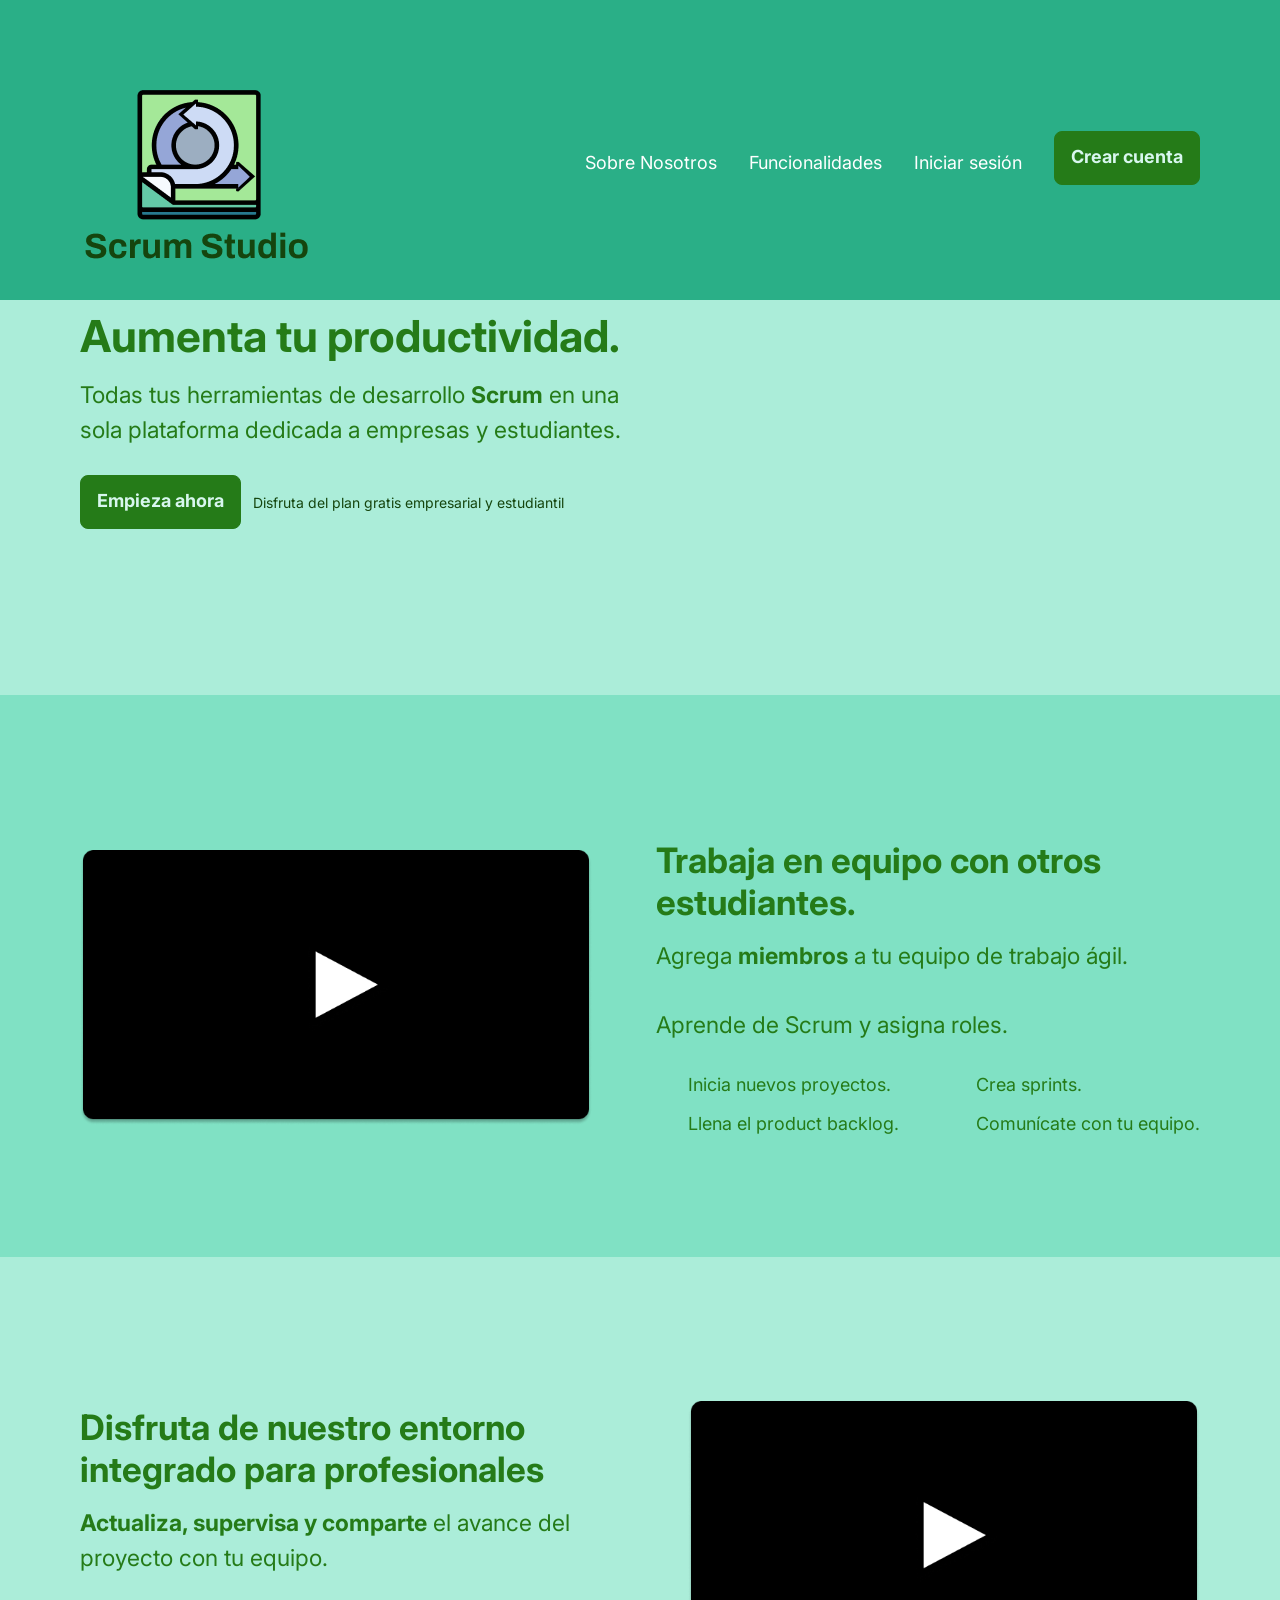
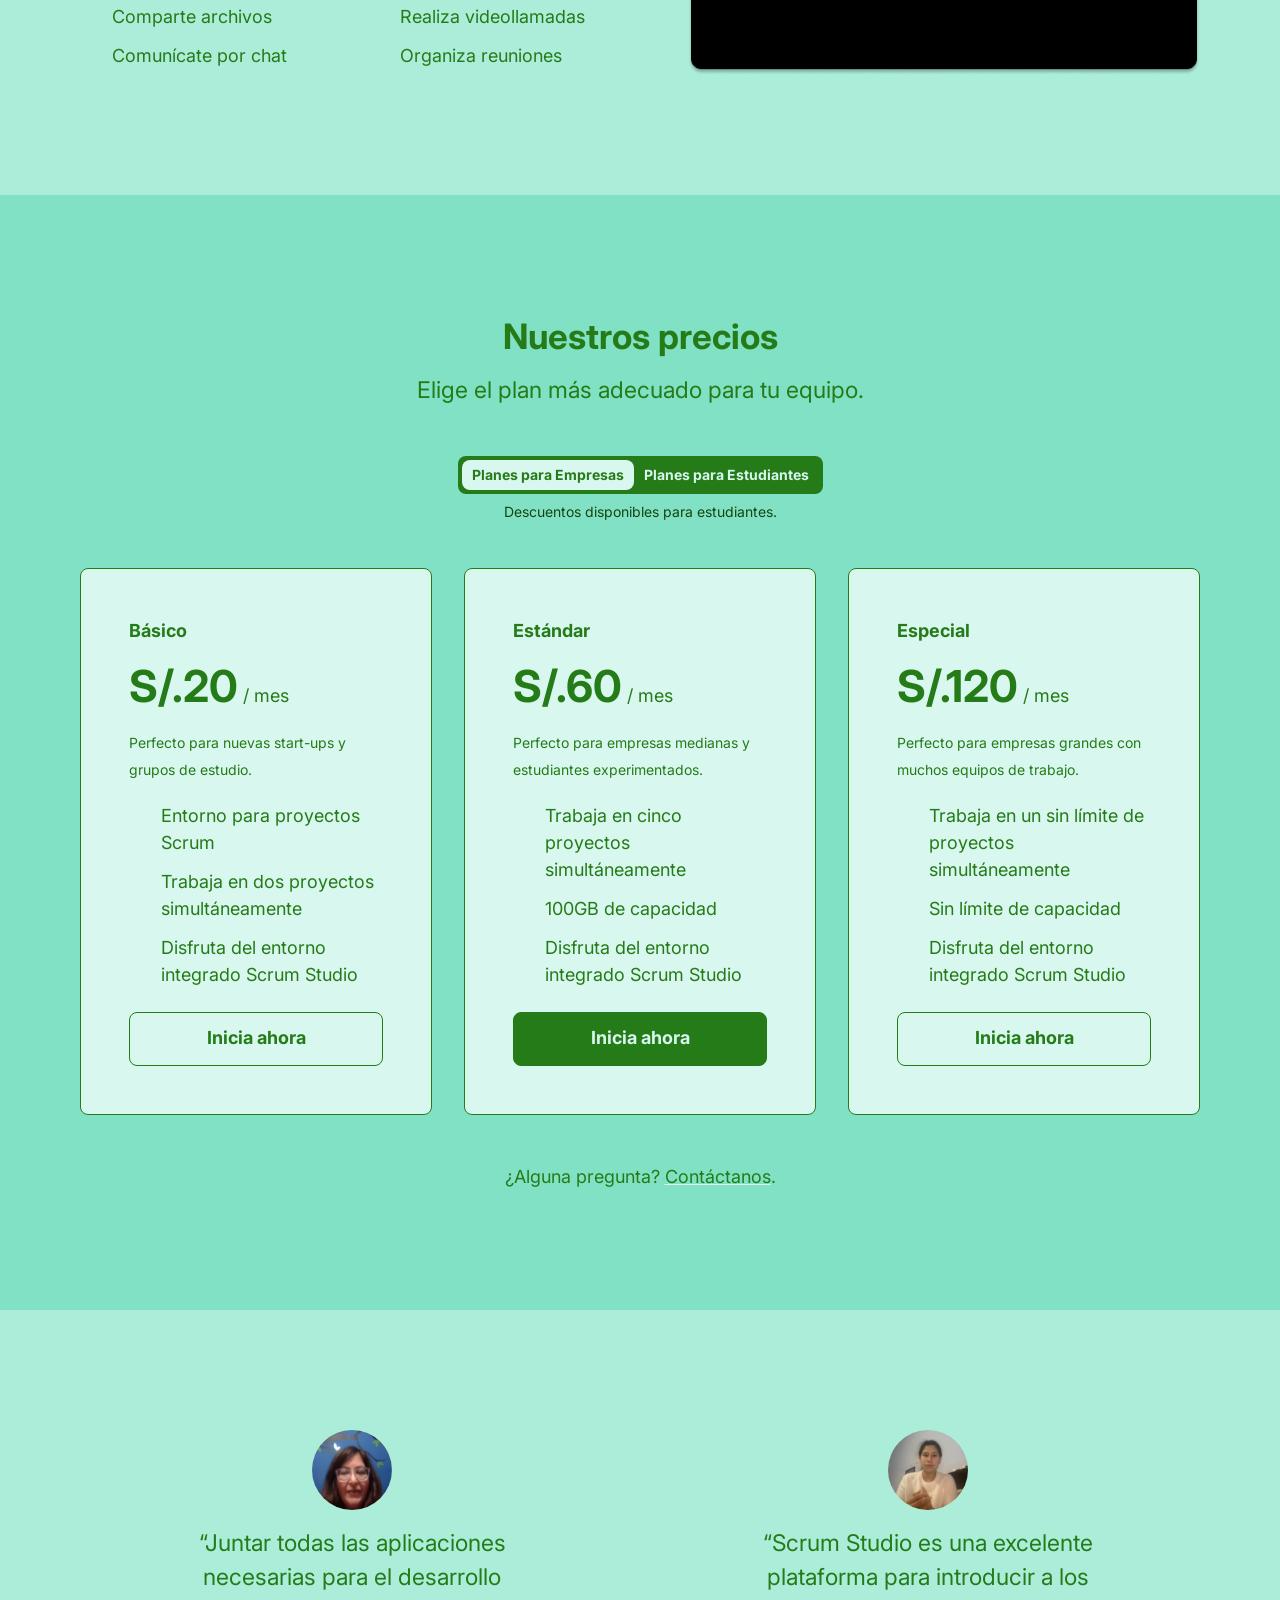
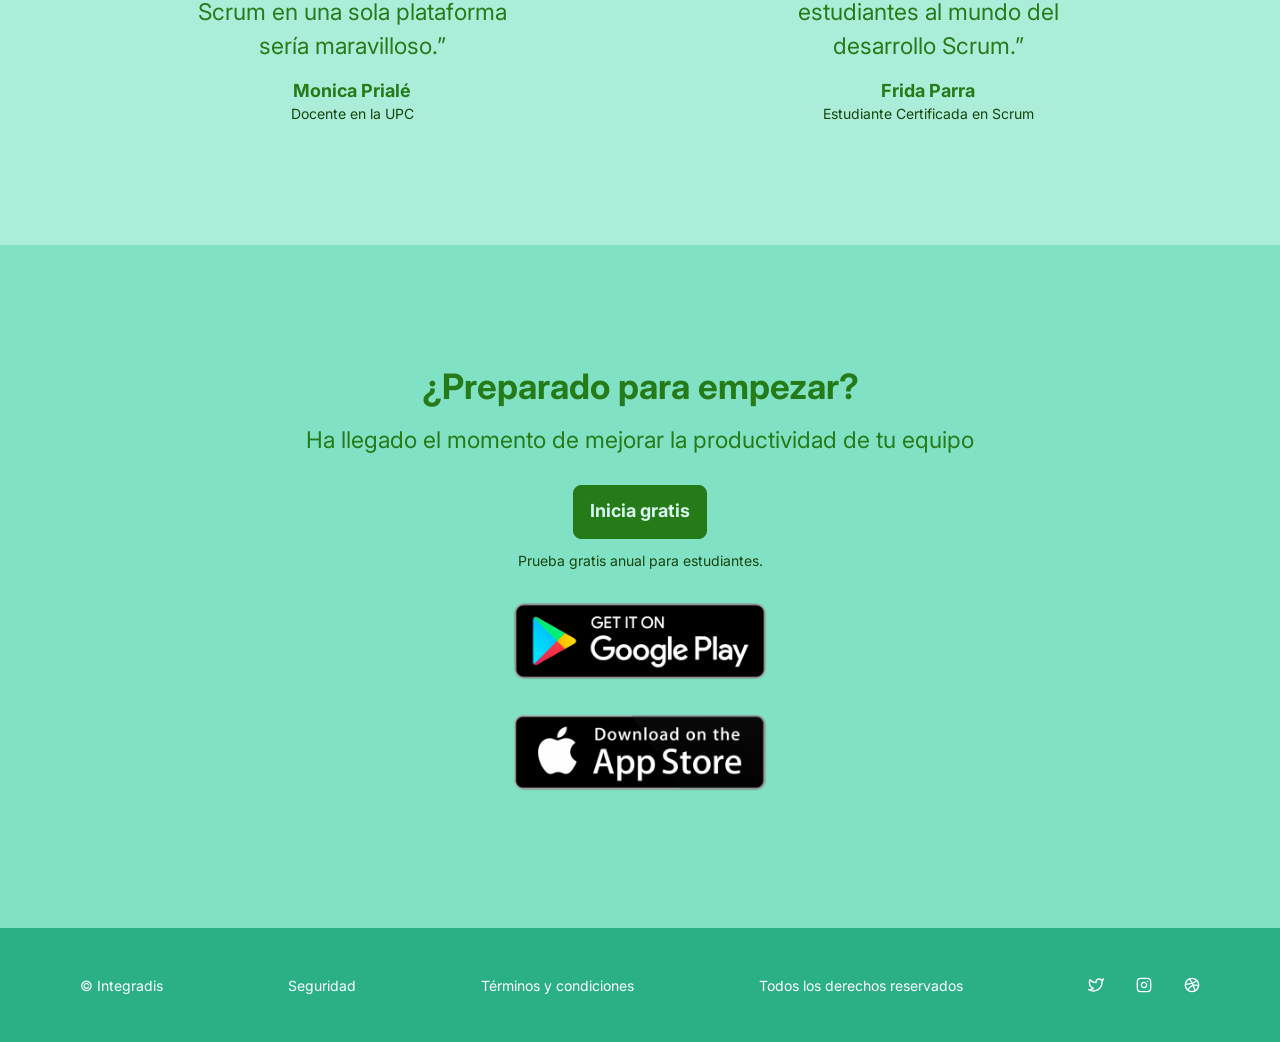
==== commit 4a21e883: "Update index.html" ====
--- a/docs/index.html
+++ b/docs/index.html
@@ -25,7 +25,7 @@
       <div class="ui-layout-container">
         <div class="ui-section-header__layout ui-layout-flex">
           <a href="#" role="link" aria-label="#" class="ui-section-header--logo">
-            <img class="logo" src="img/logo2.png"/>
+            <img class="logo" src="img/logo.png"/>
           </a>
           <input type="checkbox" id="ui-section-header--menu-id">
           <label for="ui-section-header--menu-id" class="ui-section-header--menu-icon"></label>
@@ -61,7 +61,7 @@
       <section class="ui-section-feature color">
         <div class="ui-layout-container">
           <div class="ui-section-feature__layout ui-layout-grid ui-layout-grid-2">
-            <img src="img/iphone 3.png" alt="#" class="ui-image-half-left">
+            <img src="img/videoWireframe.png" alt="#" class="ui-image-half-left">
             <div>
               <h2>Trabaja en equipo con otros estudiantes.</h2>
               <p class="ui-text-intro">Agrega <strong>miembros</strong> a tu equipo de trabajo ágil.<br><br>Aprende de Scrum y asigna roles.</p>
@@ -87,7 +87,7 @@
                 <li class="ui-component-list--item ui-component-list--item-check">Organiza reuniones</li>
               </ul>
             </div>
-            <img src="img/iphone2.png" alt="#" class="ui-image-half-right">
+            <img src="img/videoWireframe.png" alt="#" class="ui-image-half-right">
           </div>
         </div>
       </div>
